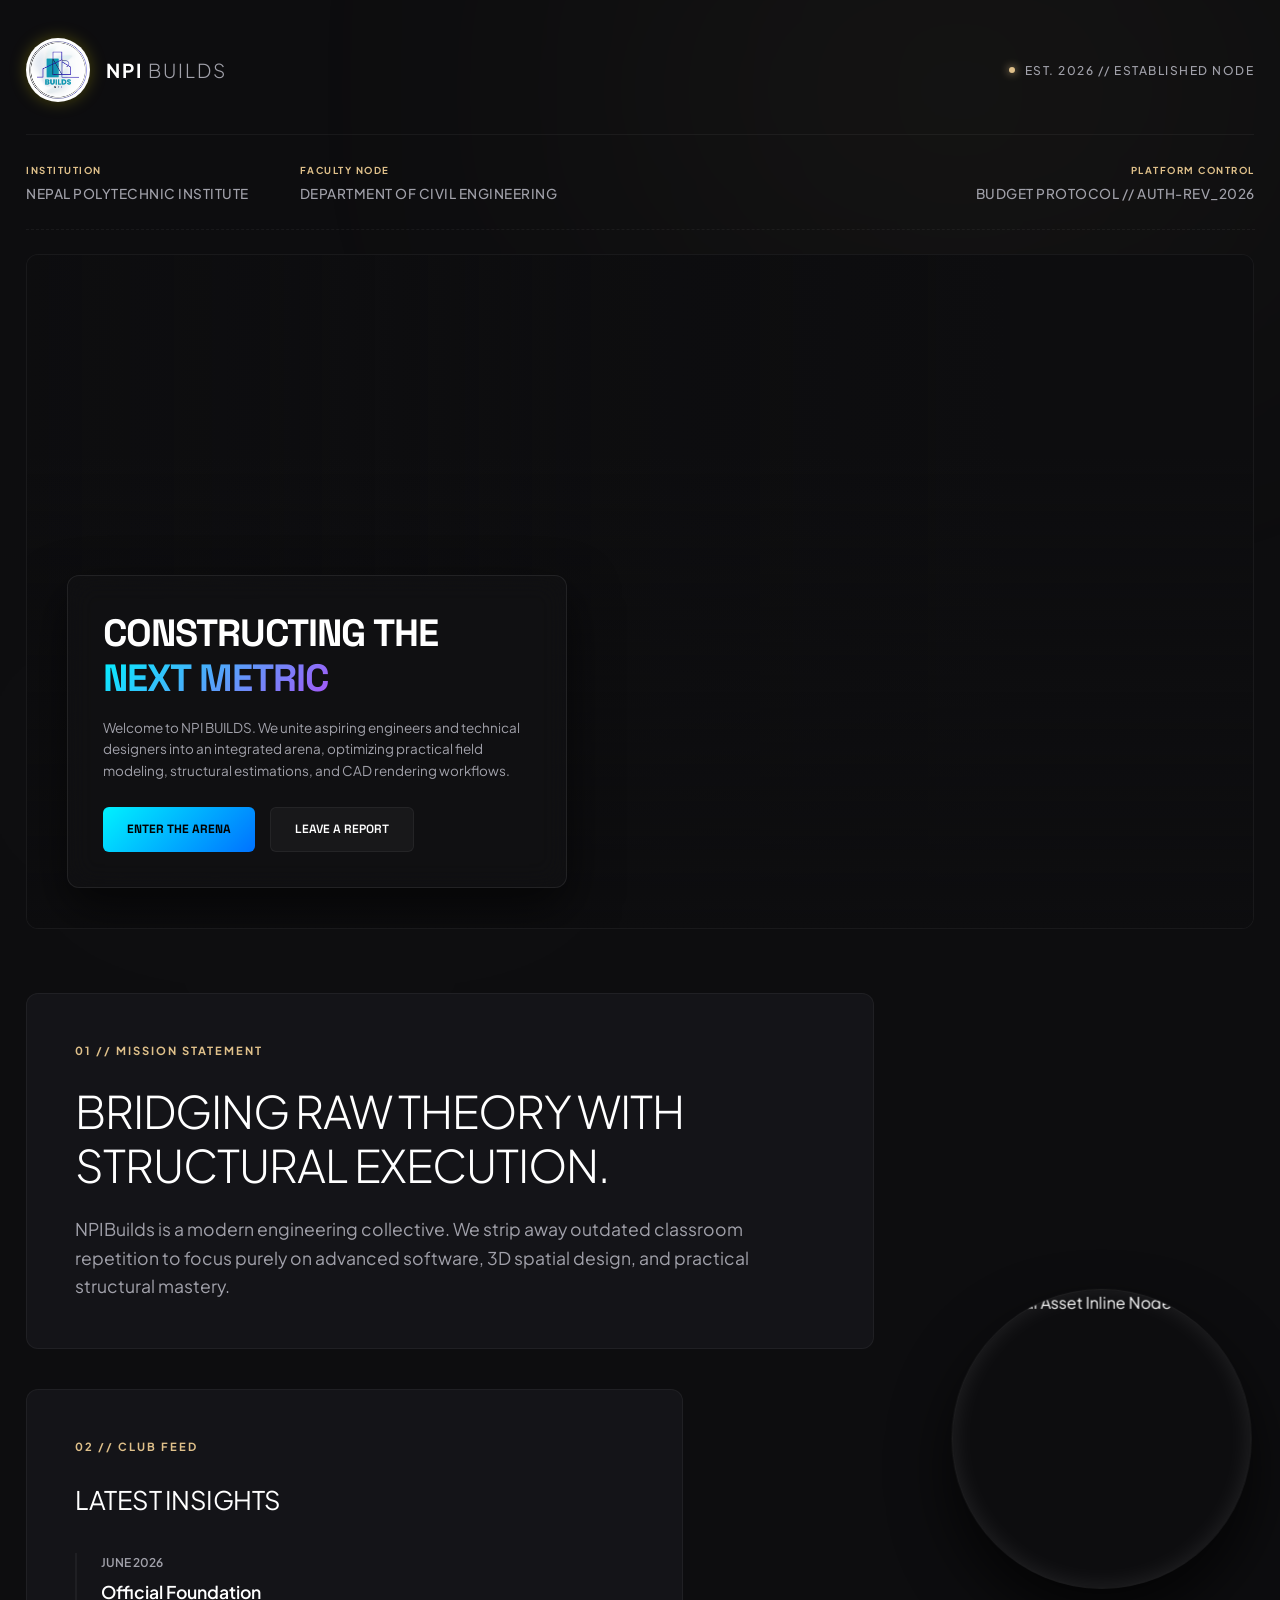
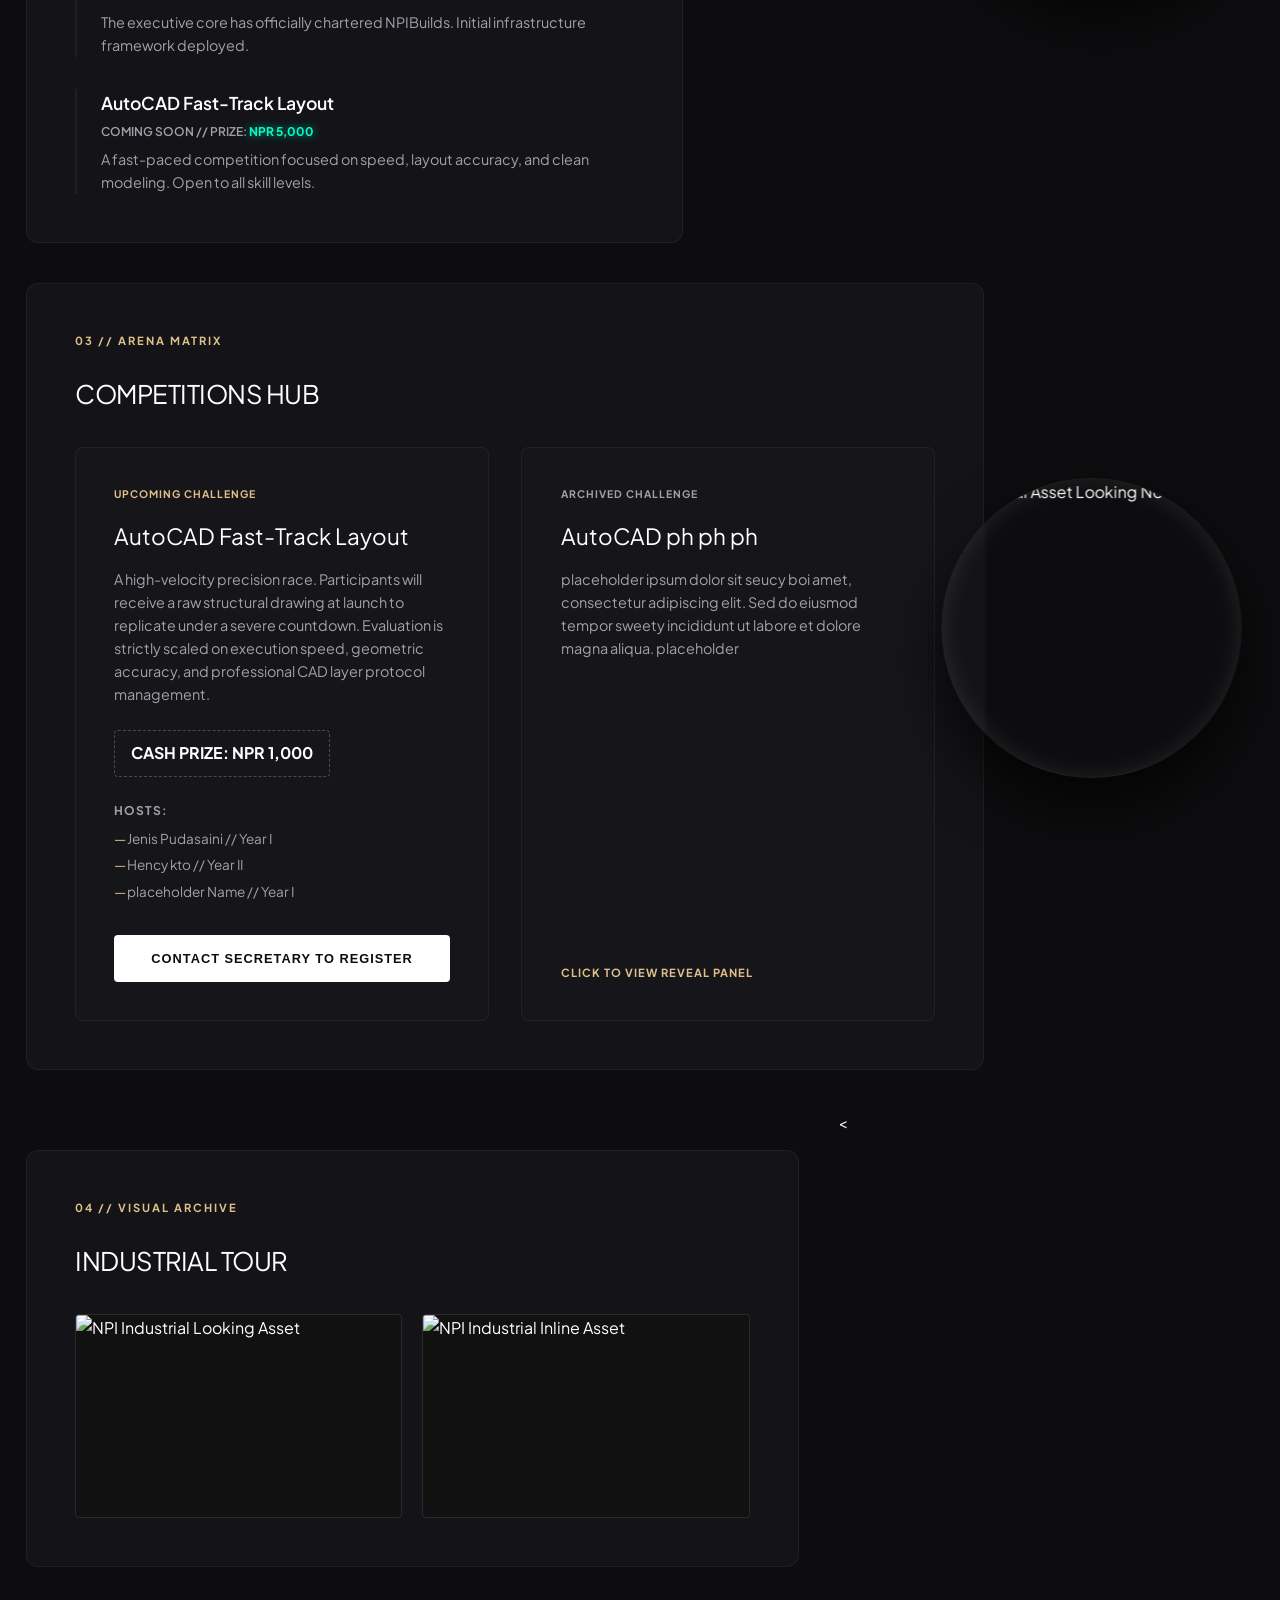
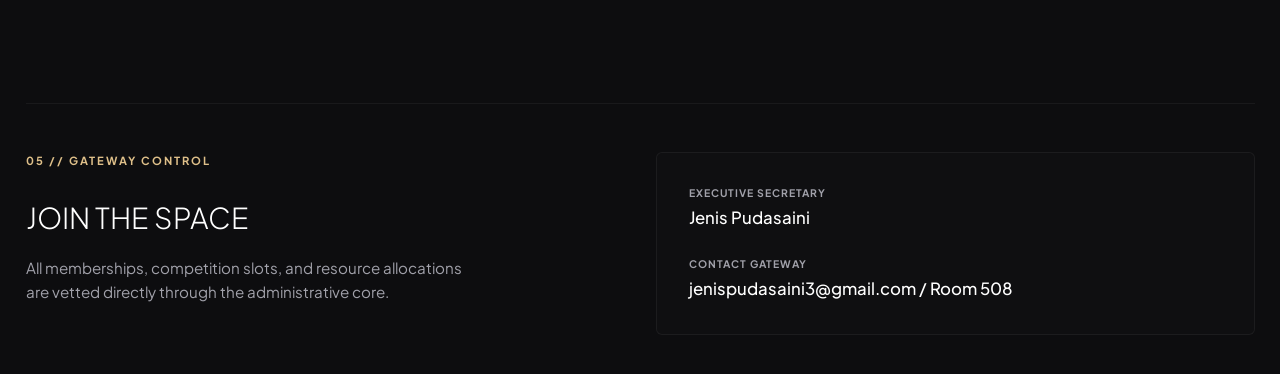
==== index.html @ c5ce9c22 "stupid bubbles don't look good" ====
<!DOCTYPE html>
<html lang="en">
<head>
    <meta charset="UTF-8">
    <meta name="viewport" content="width=device-width, initial-scale=1.0">
    <title>NPI BUILDS // Engineering Club</title>
    <link rel="stylesheet" href="CSS/style.css">
</head>
<body>

    <div class="ambient-light" id="light-top"></div>
    <div class="ambient-light" id="light-bottom"></div>

    <div class="wrapper">
        
        <header class="arch-header">
            <div class="brand-animate">
                <a href="#" class="brand-link">
                    <img src="./NPI college/Build.png" alt="NPI BUILD Logo" class="brand-logo"> 
                    <div class="brand">NPI <span class="thin">BUILDS</span></div>
                </a>
            </div>
            
            <nav class="status-indicator status-animate">
                <span class="pillar-dot"></span> EST. 2026 // ESTABLISHED NODE
            </nav>
        </header>

        <div class="institutional-axis reveal-on-scroll">
            <div class="inst-meta">
                <span class="meta-label">INSTITUTION</span>
                <span class="meta-val">
                    <a href="https://www.npi.edu.np/" target="_blank" rel="noopener noreferrer" class="inline-link">
                        NEPAL POLYTECHNIC INSTITUTE
                    </a>
                </span>
            </div>
            <div class="inst-meta">
                <span class="meta-label">FACULTY NODE</span>
                <span class="meta-val">DEPARTMENT OF CIVIL ENGINEERING</span>
            </div>
            <div class="inst-meta network-status">
                <span class="meta-label">PLATFORM CONTROL</span>
                <span class="meta-val">BUDGET PROTOCOL // AUTH-REV_2026</span>
            </div>
        </div>

        <section class="Mainhero-section">
            <div class="Mainhero-slider">
                <div class="Mainslide Mainslide-1"></div>
                <div class="Mainslide Mainslide-2"></div>
                <div class="Mainhero-overlay"></div>
            </div>
            
            <div class="Mainhero-container">
                <div class="Mainhero-glass-panel">
                    <h1>CONSTRUCTING THE <br><span class="Maingradient-text">NEXT METRIC</span></h1>
                    <p>Welcome to NPI BUILDS. We unite aspiring engineers and technical designers into an integrated arena, optimizing practical field modeling, structural estimations, and CAD rendering workflows.</p>
                    <div class="Mainhero-buttons">
                        <a href="#arena" class="Mainbtn-neon">ENTER THE ARENA</a>
                        <a href="contact/contact.html" class="Mainbtn-glass">LEAVE A REPORT</a>
                    </div>
                </div>
            </div>
        </section>
        
       <main class="space-grid">
    
    <section class="block hero-block reveal-on-scroll">
        <span class="block-tag">01 // MISSION STATEMENT</span>
        <h1>BRIDGING RAW THEORY WITH STRUCTURAL EXECUTION.</h1>
        <p class="description">
            NPIBuilds is a modern engineering collective. We strip away outdated classroom repetition to focus purely on advanced software, 3D spatial design, and practical structural mastery.
        </p>
    </section>

    <section class="block updates-block reveal-on-scroll">
        <span class="block-tag">02 // CLUB FEED</span>
        <h2>LATEST INSIGHTS</h2>
        <div class="feed-container">
            <div class="feed-item">
                <span class="feed-date">JUNE 2026</span>
                <h4>Official Foundation</h4>
                <p>The executive core has officially chartered NPIBuilds. Initial infrastructure framework deployed.</p>
            </div>
            <div class="feed-item">
                <h4>AutoCAD Fast-Track Layout</h4>
                <span class="feed-date">COMING SOON // PRIZE: <span class="neongreen-text">NPR 5,000</span></span> 
                <p>A fast-paced competition focused on speed, layout accuracy, and clean modeling. Open to all skill levels.</p>
            </div>
        </div>
    </section>
  
    <section class="block competitions-block reveal-on-scroll">
        <span class="block-tag">03 // ARENA MATRIX</span>
        <h2>COMPETITIONS HUB</h2>
        
        <div class="comp-grid">
            <div class="comp-card upcoming">
                <div class="card-status">UPCOMING CHALLENGE</div>
                <h3>AutoCAD Fast-Track Layout</h3>
                <p class="comp-details">A high-velocity precision race. Participants will receive a raw structural drawing at launch to replicate under a severe countdown. Evaluation is strictly scaled on execution speed, geometric accuracy, and professional CAD layer protocol management.</p>
                
                <div class="prize-tag">CASH PRIZE: NPR 1,000</div>
                
                <div class="participants-list">
                    <h5>HOSTS:</h5>
                    <ul>
                        <li>Jenis Pudasaini // Year I</li>
                        <li>Hency kto // Year II</li>
                        <li>placeholder Name // Year I</li>
                    </ul>
                </div>
            
                <a href="contact/contact.html" style="text-decoration: none; display: block; width: 100%;">
                    <button class="btn-action" style="width: 100%; cursor: pointer;">CONTACT SECRETARY TO REGISTER</button>
                </a>
            </div>

            <div class="comp-card past" onclick="toggleWinnerPanel(this)">
                <div class="card-status">ARCHIVED CHALLENGE</div>
                <h3>AutoCAD ph ph ph</h3>
                <p class="comp-details">placeholder ipsum dolor sit seucy boi amet, consectetur adipiscing elit. Sed do eiusmod tempor sweety incididunt ut labore et dolore magna aliqua. placeholder</p>
                
                <div class="click-prompt">CLICK TO VIEW REVEAL PANEL</div>
                
                <div class="winner-drawer">
                    <div class="drawer-divider"></div>
                    <div class="winner-profile">
                        <span class="winner-label">CHAMPION</span>
                        <h4>Jenis Pudasaini🎉 (Placeholder)</h4>
                        <p class="winner-meta">Completed in 42 Minutes // Zero Blueprint Overlaps</p>
                        <div class="prize-claimed">PRIZE CLAIMED: NPR 30,000</div>
                    </div>
                </div>
            </div>
        </div>
    </section>

    <section class="block gallery-block reveal-on-scroll">
        <span class="block-tag">04 // VISUAL ARCHIVE</span>
        <h2>INDUSTRIAL TOUR </h2>
        
        <div class="matrix-grid">
            <div class="matrix-item">
                <img src="./NPI college/NPIindustriallooking.jpg" alt="NPI Industrial Looking Asset" class="matrix-img">
                <div class="matrix-glass-overlay">
                    <div class="matrix-meta">
                        <span class="matrix-node">NODE // 01</span>
                        <p class="matrix-caption">Industrial Looking Perspective</p>
                    </div>
                </div>
            </div>

            <div class="matrix-item">
                <img src="./NPI college/NPIindustrialinline.jpg" alt="NPI Industrial Inline Asset" class="matrix-img">
                <div class="matrix-glass-overlay">
                    <div class="matrix-meta">
                        <span class="matrix-node">NODE // 02</span>
                        <p class="matrix-caption">Industrial Inline Perspective</p>
                    </div>
                </div>
            </div>
        </div>
    </section>

    <<div class="floating-bubbles-container">
        <div class="bubble-floating bubble-node-1" data-img="./NPI college/NPIindustrialinline.jpg" data-desc="[PLACEHOLDER] NPI Industrial Inline description line 1. <br> Inline description line 2.">
            <img src="./NPI college/NPIindustrialinline.jpg" alt="Industrial Asset Inline Node">
        </div>
        <div class="bubble-floating bubble-node-2" data-img="./NPI college/NPIindustriallooking.jpg" data-desc="[PLACEHOLDER] NPI Industrial Looking description line 1. <br> Looking description line 2.">
            <img src="./NPI college/NPIindustriallooking.jpg" alt="Industrial Asset Looking Node">
        </div>
    </div>

</main>

        <footer class="arch-footer reveal-on-scroll" id="contact">
            <div class="footer-divider"></div>
            <div class="footer-content">
                <div class="footer-left">
                    <span class="block-tag">05 // GATEWAY CONTROL</span>
                    <h3>JOIN THE SPACE</h3>
                    <p>All memberships, competition slots, and resource allocations are vetted directly through the administrative core.</p>
                </div>
                <div class="footer-right">
                    <div class="contact-node">
                        <span class="node-label">EXECUTIVE SECRETARY</span>
                        <p class="node-val">Jenis Pudasaini</p>
                        <span class="node-label">CONTACT GATEWAY</span>
                        <p class="node-val">jenispudasaini3@gmail.com / Room 508</p>
                    </div>
                </div>
            </div>
        </footer>
    </div>



    <script src="JS/script.js"></script>
</body>
</html>
---- CSS/style.css ----
@import url('https://fonts.googleapis.com/css2?family=Plus+Jakarta+Sans:wght=300;400;500;700&family=Space+Grotesk:wght=600;700&display=swap');

:root {
    --bg-stone: #0d0d0f;                             /* Core dark slate background canvas base */
    --panel-bg: #141418;                             /* Elevated surface color for grid content cards */
    --border-line: rgba(255, 255, 255, 0.05);        /* Subdued low-contrast modernist architectural line border */
    --text-pure: #ffffff;                            /* Pure white for primary headers and high-contrast nodes */
    --text-concrete: #a1a1aa;                        /* Mid-tone gray for readable secondary prose */
    --warm-glow: rgba(223, 192, 138, 0.06);          /* Low-intensity elegant amber light leak value */
    --accent-amber: #dfc08a;                         /* Sophisticated premium light gold accent color */
    --curve-minimal: 12px;                           /* Sharp geometric sharp modernist structural border radius */
    --transition-slow: all 0.6s cubic-bezier(0.25, 1, 0.5, 1); /* Smooth fluid ease-out animation timing vector */
}

/* Master Reset Engine */
* {
    margin: 0;
    padding: 0;
    box-sizing: border-box;                          /* Assures padding offsets do not explode layout sizing math */
}

html {
    scroll-behavior: smooth;                         /* Enables clean scrolling animations on element anchors */
}

body {
    background-color: var(--bg-stone);
    color: var(--text-pure);
    font-family: 'Plus Jakarta Sans', sans-serif;
    overflow-x: hidden;                              /* Rigorous prevention of horizontal layout bursting */
    line-height: 1.6;
}

/* Luxury Architectural Embedded Lighting Shadows */
.ambient-light {
    position: absolute;
    width: 60vw;
    height: 40vh;
    border-radius: 50%;
    filter: blur(160px);                             /* Spreads the background color values smoothly across dark rows */
    pointer-events: none;                            /* Prevents accidental interception of click/tap controls */
    z-index: -1;
}

#light-top {
    top: -10%;
    right: -5%;
    background: var(--warm-glow);
}

#light-bottom {
    bottom: -5%;
    left: -5%;
    background: rgba(255, 255, 255, 0.02);
}

/* Master Structural Grid Wrapping (Expanded for Ultra-Wide Frame) */
.wrapper {
    width: 100%;
    max-width: 1500px;                              /* Expanded headroom framework requested for high-res layout symmetry */
    margin: 0 auto;                                 /* Centers the content frame perfectly on wide layouts */
    padding: clamp(1.5rem, 3vw, 2.435rem) clamp(1rem, 2vw, 2rem); /* Fluid responsive breathing margins */
}

/* Structural Header Axis */
.arch-header {
    display: flex;
    justify-content: space-between;
    align-items: center;
    border-bottom: 1px solid var(--border-line);
    padding-bottom: 2rem;
    margin-bottom: 1.52rem;
    gap: 2rem;                                      /* Buffer gap prevents elements from overlapping when zoomed */
}

/* Wrapper to keep logo and text aligned inline */
.brand-link {
    display: flex;
    align-items: center;
    gap: 1rem;                                      /* Clean spatial gap between logo graphic and text labels */
    text-decoration: none;
    color: inherit;
    flex-shrink: 0;                                 /* Structural safety anchor to prevent layout squishing */
}

/* Precise sizing matrix for your geometric logo */
.brand-logo {
    height: 64px;                                   /* Fixed technical footprint heights */
    width: 64px;
    object-fit: contain;
    border-radius: 50%;                              /* Compels square assets into an elegant circular profile */
    background: transparent;
    filter: drop-shadow(0 0 8px rgba(255, 238, 0, 0.252)); 
    transition: var(--transition-slow);
    flex-shrink: 0;                                 /* Rigid protection to ensure logo dimension matches type */
}

/* Interactive subtle glow amplification when user hovers over the brand node */
.brand-link:hover .brand-logo {
    transform: rotate(5deg) scale(1.05);            /* Dynamic micro-rotation spatial feedback */
    filter: drop-shadow(0 0 15px rgba(0, 255, 204, 0.5));
}

.brand {
    font-size: clamp(1.1rem, 1.5vw, 1.4rem);        /* Fluidly scales header text based on screen real estate */
    font-weight: 700;
    letter-spacing: 2px;
}

.brand .thin {
    font-weight: 300;
    color: var(--text-concrete);
}

.status-indicator {
    font-size: 0.75rem;
    font-weight: 500;
    letter-spacing: 1.5px;
    color: var(--text-concrete);
    animation: slideFromRight 1s cubic-bezier(0.25, 1, 0.5, 1) forwards;
    display: flex;
    align-items: center;
    gap: 0.6rem;
    flex-shrink: 0;                                 /* Keeps structural telemetry intact across displays */
}

.pillar-dot {
    width: 6px;
    height: 6px;
    background: var(--accent-amber);
    border-radius: 50%;
    box-shadow: 0 0 8px var(--accent-amber);
    flex-shrink: 0;
}

/* Structural Content Blocks Layout (Aligned perfectly flush with 1500px boundaries) */
.space-grid {
    position: relative;
    display: grid;
    grid-template-columns: 1.3fr 0.7fr;            /* Explicit dual column layout ratio split */
    gap: clamp(1.5rem, 4vw, 2.5rem);  
    margin: 0 auto;                                 /* Zeroes out centered offset shifts */
}

/* =========================================================================
   STYLE SPECIFICATION: CONTAINED HIGH-PRECISION HERO BANNER
   ========================================================================= */
.Mainhero-section {
    position: relative;
    height: 75vh;                                   /* Fixed container space ratio */
    min-height: 550px;                              /* Technical baseline bounds height limits */
    width: 100%;   
    margin: 0 auto; 
    margin-bottom: 4rem; 
    border-radius: var(--curve-minimal); 
    display: flex;
    overflow: hidden;                               /* Conceals expanding background scale animations safely */
    background-color: var(--bg-stone);             /* Serves as the bedrock underlay for the extruded vignette edge */
    border: 1px solid var(--border-line);
}

.Mainhero-slider {
    position: absolute;
    top: 0;
    left: 0;
    width: 100%;
    height: 100%;
    z-index: 1;                                     /* Base rendering tier layer */
}

.Mainslide {
    position: absolute;
    top: 0px;
    left: 0;
    width: 100%;
    height: 100%;
    background-size: cover;
    background-position: center center; 
    opacity: 0;
    transform: scale(1.023);
    animation-name: MainsliderFade;
    animation-duration: 12s;
    animation-iteration-count: infinite;
    animation-timing-function: ease-in-out;
}

.Mainslide-1 {
    background-image: url('../NPI college/Whole grp likely banner uneditted.jpg');
    background-position: center 105%;              /* Focal vertical height displacement node alignment */
    animation-delay: 0s;
}

.Mainslide-2 {
    background-image: url('../NPI college/small exicted group photo uneditted possible banner.jpg');
    background-position: center 78%;               /* Focal vertical height displacement node alignment */
    animation-delay: 6s;
}

/* High-Precision Cinematic Vignette Mask Engine (Extruded Distribution Setup) */
.Mainhero-overlay {
    position: absolute;
    inset: 0;                                       /* Spans edge-to-edge seamlessly over full canvas block */
    background: 
        /* Bottom-to-top ground mask: Pulled up higher to clear display panels cleanly */
        linear-gradient(to top, rgba(13, 13, 15, 1) 0%, rgba(13, 13, 15, 0.5) 35%, rgba(13, 13, 15, 0) 70%),
        /* Left-to-right edge side mask: Opacity dialed back slightly to reveal more image on the far left */
        linear-gradient(to right, rgba(13, 13, 15, 0.85) 0%, rgba(13, 13, 15, 0.65) 20%, rgba(13, 13, 15, 0.2) 45%, rgba(13, 13, 15, 0) 80%),
        /* Right-to-left safety mask: Ensures the far edge blends back into the dark layout context */
        linear-gradient(to left, rgba(13, 13, 15, 0.8) 0%, rgba(13, 13, 15, 0) 30%);
    z-index: 2;                                     
}

.Mainhero-container {
    width: 100%;
    height: 100%;                                   
    max-width: 100%;                                /* Spans true full-bleed container width to lock background color mask */
    padding: clamp(1.5rem, 4vw, 2.5rem);            /* Inward layout edge buffer grid padding */
    position: relative;
    z-index: 3;                                     /* Tops visual layer stacks to stay interactable */
    display: flex;
    align-items: flex-end;                          /* Forces text layout container down to base row */
    justify-content: flex-start; 
}

.Mainhero-glass-panel {
    background: rgba(20, 20, 24, 0.45); 
    border: 1px solid rgba(255, 255, 255, 0.08); 
    backdrop-filter: blur(14px);
    -webkit-backdrop-filter: blur(14px);
    width: 100%;
    max-width: 500px;                               /* Enforces static layout balance metrics on expansive monitors */
    padding: clamp(20px, 4vw, 35px);                /* Adapts padding layout safely inside the glass panel */
    border-radius: var(--curve-minimal); 
    box-shadow: 0 20px 50px rgba(0, 0, 0, 0.6);
    margin-left: 0;      
    margin-top: 0;      
    flex-shrink: 0;                                 /* Locks horizontal width properties against crushing forces */
}

.Mainhero-glass-panel h1 {
    font-family: 'Space Grotesk', sans-serif;
    font-size: clamp(24px, 4vw, 38px);              /* Fluid scaling calculation engine for main hero headings */
    font-weight: 700;
    line-height: 1.2;
    margin-bottom: 15px;
    color: var(--text-pure);
}

.Maingradient-text {
    background: linear-gradient(135deg, #00f2fe, #a855f7);
    -webkit-background-clip: text;
    -webkit-text-fill-color: transparent;
}

.Mainhero-glass-panel p {
    font-size: clamp(12px, 1.2vw, 13.5px);          /* Fluid micro text management */
    color: var(--text-concrete); 
    line-height: 1.6;
    margin-bottom: 25px;
    font-family: 'Plus Jakarta Sans', sans-serif; 
}

.Mainhero-buttons {
    display: flex;
    gap: 15px;
    flex-wrap: wrap;                                /* Wraps text navigation actions if screen scales collapse */
}

.Mainbtn-neon {
    background: linear-gradient(135deg, #00f2fe, #0072ff);
    color: #000000;
    text-decoration: none;
    font-family: 'Space Grotesk', sans-serif;
    font-size: 12px;
    font-weight: 700;
    padding: 12px 24px;
    border-radius: 6px;
    transition: box-shadow 0.2s ease;
    display: inline-flex;
    align-items: center;
    justify-content: center;
    flex-shrink: 0;                                 /* Denies compression deformation on zoom layers */
}
.Mainbtn-neon:hover { box-shadow: 0 0 20px rgba(0, 242, 254, 0.5); }

.Mainbtn-glass {
    background: rgba(255, 255, 255, 0.04);
    border: 1px solid var(--border-line);
    color: var(--text-pure);
    text-decoration: none;
    font-family: 'Space Grotesk', sans-serif;
    font-size: 12px;
    font-weight: 600;
    padding: 12px 24px;
    border-radius: 6px;
    transition: background 0.2s ease;
    display: inline-flex;
    align-items: center;
    justify-content: center;
    flex-shrink: 0;                                 /* Denies compression deformation on zoom layers */
}
.Mainbtn-glass:hover { background: rgba(255, 255, 255, 0.1); }

.Maintech-indicator {
    display: none !important; 
}

/* ==========================================================================
   INSTITUTIONAL BRANDING AXIS & BLOCKS
   ========================================================================== */
.institutional-axis {
    grid-column: 1 / -1;       
    display: flex;
    justify-content: flex-start;
    gap: clamp(1.5rem, 4vw, 4rem); 
    border-bottom: 1px dashed var(--border-line);
    padding: 1rem 0 1.5rem 0;
    margin-top: -0.8rem;         
    margin-bottom: 1.5rem;
    flex-wrap: wrap;                                /* Forces wrapping array layout to prevent data overflows */
}

.inst-meta {
    display: flex;
    flex-direction: column;
    gap: 0.3rem;
}

.inst-meta .meta-label {
    font-size: 0.6rem;
    font-weight: 700;
    letter-spacing: 1.5px;
    color: var(--accent-amber); 
}

.inst-meta .meta-val {
    font-size: 0.85rem;
    font-weight: 500;
    letter-spacing: 0.5px;
    color: var(--text-concrete);
}

.inline-link {
    color: inherit;            
    text-decoration: none;     
    display: inline-block;
    position: relative;
    transition: color 0.3s ease;
}

.inline-link:hover {
    color: var(--accent-amber);
}

.inline-link::after {
    content: '';
    position: absolute;
    width: 100%;
    transform: scaleX(0);
    height: 1px;
    bottom: -2px;
    left: 0;
    background-color: var(--accent-amber);
    transform-origin: bottom right;
    transition: transform 0.3s cubic-bezier(0.25, 1, 0.5, 1);
}

.inline-link:hover::after {
    transform: scaleX(1);
    transform-origin: bottom left;
}

.network-status {
    margin-left: auto;
    text-align: right;
}

.block {
    background: var(--panel-bg);
    border: 1px solid var(--border-line);
    border-radius: var(--curve-minimal);
    padding: clamp(1.5rem, 4vw, 3rem);              /* Fluid internal content padding strategy */
    transition: var(--transition-slow);
    width: 85%;                                    /* Extends component bounding lines fully to grid borders */
}

.block.is-visible:hover,
.block:hover {
    transform: translateY(-4px) scale(1.01) !important; /* Managed dimensional safety boundary scale multiplier */
    border-color: rgba(223, 192, 138, 0.2);
    box-shadow: 0 15px 35px rgba(0, 0, 0, 0.4);
}

.block-tag {
    display: block;
    font-size: 0.7rem;
    font-weight: 700;
    letter-spacing: 2px;
    color: var(--accent-amber);
    margin-bottom: 1.5rem;
}

.hero-block {
    grid-column: 1 / -1;
    width : 69%;                                    /* Stretches full width to align with background mask edges */
}

h1 {
    font-size: clamp(1.8rem, 4vw, 2.8rem);          /* Main architecture font size tracking engine */
    font-weight: 300;
    line-height: 1.2;
    letter-spacing: -1px;
    margin-bottom: 1.5rem;
    max-width: 900px;                               /* Limits structural type deformation on 1500px rows */
}

.description {
    color: var(--text-concrete);
    font-size: clamp(0.95rem, 1.5vw, 1.1rem);       /* Fluid secondary narrative prose text dimensions */
    max-width: 750px;                               /* Structural limit prevents text layout lines from shifting overlong */
}

h2 {
    font-size: clamp(1.3rem, 2.5vw, 1.6rem);        /* Secondary structural block heading sizing tracker */
    font-weight: 400;
    letter-spacing: -0.5px;
    margin-bottom: 2rem;
}

/* Feed Module Configuration */
.feed-container {
    display: flex;
    flex-direction: column;
    gap: 2rem;
}

.feed-item {
    border-left: 2px solid var(--border-line);
    padding-left: 1.5rem;
    transition: var(--transition-slow);
}

.feed-item:hover {
    border-left-color: var(--accent-amber);
}

.feed-date {
    display: block;
    font-size: 0.75rem;
    font-weight: 600;
    color: var(--text-concrete);
    margin-bottom: 0.4rem;
}

.feed-item h4 {
    font-size: 1.1rem;
    font-weight: 600;
    margin-bottom: 0.3rem;
}

.feed-item p {
    color: var(--text-concrete);
    font-size: 0.9rem;
    max-width: 750px;                               /* Local typography constraint anchor for feed content */
}

/* Competitions Block Elements */
.competitions-block {
    grid-column: 1 / -1;
    width: 78%;                                     /* Full row width to align with background mask edges */
}

.neongreen-text {
    color: #00ffcc; 
    font-weight: 700;
    text-shadow: 0 0 8px rgba(0, 255, 204, 0.6), 
                 0 0 20px rgba(0, 255, 204, 0.2);
}

.comp-grid {
    display: grid;
    grid-template-columns: 1fr 1fr;                 /* Preserved crisp explicit two-column grid division ratio */
    gap: 2rem;
    width: 100%;
}

.comp-card {
    background: rgba(255, 255, 255, 0.01);
    border: 1px solid var(--border-line);
    border-radius: 8px;
    padding: clamp(1.5rem, 3vw, 2.5rem);            /* Scales inside space matrix cleanly across view ports */
    display: flex;
    flex-direction: column;
    transition: var(--transition-slow);
}

.comp-card:hover {
    transform: translateY(-4px) scale(1.01);        /* Preserves card scaling ratios inside structural walls */
    border-color: rgba(255, 255, 255, 0.15);
    box-shadow: 0 12px 30px rgba(0, 0, 0, 0.3);
}

.card-status {
    font-size: 0.65rem;
    font-weight: 700;
    letter-spacing: 1px;
    margin-bottom: 1rem;
    color: var(--text-concrete);
}

.upcoming .card-status {
    color: var(--accent-amber);
}

.comp-card h3 {
    font-size: 1.4rem;
    font-weight: 400;
    margin-bottom: 0.8rem;
}

.comp-details {
    color: var(--text-concrete);
    font-size: 0.9rem;
    margin-bottom: 1.5rem;
    flex-grow: 1;
    max-width: 650px;                               /* Prevents layout lines stretching over wide cards */
}

.prize-tag {
    font-size: 1rem;
    font-weight: 700;
    color: #fff;
    border: 1px dashed rgba(223, 192, 138, 0.3);
    padding: 0.6rem 1rem;
    border-radius: 4px;
    display: inline-block;
    align-self: flex-start;
    margin-bottom: 1.5rem;
}

.participants-list h5 {
    font-size: 0.75rem;
    letter-spacing: 1px;
    color: var(--text-concrete);
    margin-bottom: 0.5rem;
}

.participants-list ul {
    list-style: none;
    font-size: 0.85rem;
    color: var(--text-concrete);
    margin-bottom: 2rem;
}

.participants-list li {
    margin-bottom: 0.3rem;
    padding-left: 0.8rem;
    position: relative;
}

.participants-list li::before {
    content: "—";
    position: absolute;
    left: 0;
    color: var(--accent-amber);
}

.btn-action {
    background: var(--text-pure);
    color: var(--bg-stone);
    text-decoration: none;
    text-align: center;
    padding: 1rem;
    font-size: 0.8rem;
    font-weight: 700;
    letter-spacing: 1px;
    border-radius: 4px;
    border: none;
    transition: var(--transition-slow);
}

.btn-action:hover {
    background: var(--accent-amber);
    transform: translateY(-4px) scale(1.03);
    box-shadow: 0 10px 20px rgba(0,0,0,0.4);
}

/* Past Archive Hidden Drawer Controls */
.past {
    cursor: pointer;
}

.past:hover {
    background: rgba(255, 255, 255, 0.02);
    border-color: rgba(255,255,255,0.15);
}

.click-prompt {
    font-size: 0.7rem;
    font-weight: 700;
    letter-spacing: 1px;
    color: var(--accent-amber);
    margin-top: auto;
}

.winner-drawer {
    max-height: 0;
    overflow: hidden;
    transition: var(--transition-slow);
    opacity: 0;
}

.past.active .winner-drawer {
    max-height: 300px;
    opacity: 1;
    margin-top: 1.5rem;
}

.drawer-divider {
    height: 1px;
    background: var(--border-line);
    margin-bottom: 1.5rem;
}

.winner-label {
    display: inline-block;
    font-size: 0.6rem;
    background: rgba(255,255,255,0.05);
    padding: 0.2rem 0.5rem;
    border-radius: 3px;
    color: var(--accent-amber);
    font-weight: 700;
    margin-bottom: 0.5rem;
}

.winner-meta {
    font-size: 0.85rem;
    color: var(--text-concrete);
    margin-bottom: 0.5rem;
}

.prize-claimed {
    font-size: 0.85rem;
    font-weight: 700;
    color: #fff;
}

/* Media Matrix Layout Rules (Unified with main wrapper grid limits) */
.gallery-block {
    margin-top: 40px;
    width: 100%;                                    /* Extends full canvas space width layout */
    margin-left: auto;
    margin-right: auto;
}

.matrix-grid {
    display: grid;
    grid-template-columns: repeat(auto-fit, minmax(min(100%, 280px), 1fr)); /* Fluid column layout generator core */
    gap: 20px;
    margin-top: 20px;
}

.matrix-item {
    position: relative;
    overflow: hidden;
    border: 1px solid rgba(255, 255, 255, 0.1);
    border-radius: 4px;
    aspect-ratio: 16 / 10;
    background: #111;
}

.matrix-img {
    width: 100%;
    height: 100%;
    object-fit: cover;
    filter: grayscale(30%) contrast(110%);
    transition: transform 0.4s cubic-bezier(0.25, 1, 0.5, 1);
}

/* Glassy Hover Mask Architecture */
.matrix-glass-overlay {
    position: absolute;
    inset: 0;
    background: rgba(10, 10, 10, 0.4);
    backdrop-filter: blur(0px);
    -webkit-backdrop-filter: blur(0px);
    transition: all 0.3s ease;
    display: flex;
    align-items: flex-end;
    padding: 20px;
    opacity: 0;
}

.matrix-item:hover .matrix-glass-overlay {
    opacity: 1;
    backdrop-filter: blur(8px);
    -webkit-backdrop-filter: blur(8px);
    background: rgba(22, 22, 22, 0.45);
    border: 1px solid rgba(255, 255, 255, 0.15);
}

.matrix-item:hover .matrix-img {
    transform: scale(1.03);
}

.matrix-meta {
    transform: translateY(10px);
    transition: transform 0.3s ease;
}

.matrix-item:hover .matrix-meta {
    transform: translateY(0);
}

.matrix-node {
    display: block;
    font-size: 0.75rem;
    color: #dfa530; /* Golden accent structural typography token */
    font-weight: 700;
    letter-spacing: 1px;
}

.matrix-caption {
    font-size: 0.95rem;
    color: #ffffff;
    font-weight: 500;
}

/* =========================================================================
   HIGH-PERFORMANCE FLOATING GLASS BUBBLES EXTRA MATRIX SETUP
   ========================================================================= */
.floating-bubbles-container {
    grid-column: 2;
    grid-row: 1 / span 4;
    position: absolute;
    top: 0;
    right: 0;
    width: 100%;
    height: 100%;
    pointer-events: none;
    z-index: 10;
}

/* Increased clamp values for larger bubbles and added cursor pointer */
.bubble-floating {
    position: absolute;
    width: clamp(180px, 24vw, 300px); 
    height: clamp(180px, 24vw, 300px);
    border-radius: 50%;
    overflow: hidden;
    border: 1px solid rgba(255, 255, 255, 0.08);
    box-shadow: 0 30px 60px rgba(0, 0, 0, 0.7), 
                inset 0 0 25px rgba(255, 255, 255, 0.1);
    pointer-events: auto;
    will-change: transform;
    backdrop-filter: blur(2px);
    -webkit-backdrop-filter: blur(2px);
    transition: border-color 0.4s ease, box-shadow 0.4s ease;
    cursor: pointer;
}

.bubble-floating:hover {
    border-color: var(--accent-amber);
    box-shadow: 0 40px 80px rgba(223, 192, 138, 0.2), 
                inset 0 0 30px rgba(223, 192, 138, 0.15);
}

.bubble-floating img {
    width: 100%;
    height: 100%;
    object-fit: cover;
    filter: grayscale(15%) contrast(105%);
    transition: transform 0.6s cubic-bezier(0.25, 1, 0.5, 1);
}

.bubble-floating:hover img {
    transform: scale(1.06);
}

/* Anchor baselines down the right column field */
.bubble-node-1 {
    top: 12%;
    right: 5%;
}

.bubble-node-2 {
    top: 52%;
    right: 12%;
}

/* Glassmorphism Popup Engine Overlay */
#glassy-popup-overlay {
    position: fixed;
    top: 0; 
    left: 0; 
    width: 100vw; 
    height: 100vh;
    background: rgba(0, 0, 0, 0.5);
    backdrop-filter: blur(12px);
    -webkit-backdrop-filter: blur(12px);
    display: flex;
    justify-content: center;
    align-items: center;
    z-index: 9999;
    opacity: 0;
    animation: fadeIn 0.3s forwards;
}

/* Modal Architecture */
.glassy-popup-modal {
    background: rgba(20, 20, 25, 0.45);
    border: 1px solid rgba(255, 255, 255, 0.15);
    box-shadow: 0 8px 32px 0 rgba(0, 0, 0, 0.4);
    border-radius: 12px;
    padding: 20px;
    max-width: 400px;
    width: 90%;
    text-align: center;
    position: relative;
    color: #e0e0e0;
    font-family: system-ui, -apple-system, sans-serif;
}

.glassy-popup-img {
    max-width: 100%;
    height: auto;
    border-radius: 8px;
    margin-bottom: 15px;
    border: 1px solid rgba(255, 255, 255, 0.1);
    box-shadow: inset 0 0 10px rgba(0,0,0,0.5);
}

.glassy-popup-desc {
    font-size: 15px;
    line-height: 1.4;
    text-shadow: 0 1px 2px rgba(0,0,0,0.8);
    display: -webkit-box;
    -webkit-line-clamp: 2;
    -webkit-box-orient: vertical;
    overflow: hidden;
}

.glassy-close-btn {
    position: absolute;
    top: -15px;
    right: -15px;
    background: rgba(255, 255, 255, 0.1);
    border: 1px solid rgba(255, 255, 255, 0.25);
    color: white;
    border-radius: 50%;
    width: 32px;
    height: 32px;
    cursor: pointer;
    font-size: 20px;
    line-height: 1;
    backdrop-filter: blur(4px);
    transition: all 0.2s ease;
}

.glassy-close-btn:hover {
    background: rgba(255, 255, 255, 0.3);
    transform: scale(1.1);
}

@keyframes fadeIn {
    to { opacity: 1; }
}




/* Footer Grid Base Anchor (Unified with main structural wrapper bounds) */
.arch-footer {
    margin-top: clamp(3rem, 10vw, 6rem);             /* Fluid separation values for footer area */
    width: 100%;                                    /* Extends full width to capture geometric rows layout grid */
    margin-left: auto;
    margin-right: auto;
}

.footer-divider {
    height: 1px;
    background: var(--border-line);
    margin-bottom: clamp(1.5rem, 5vw, 3rem);
}

.footer-content {
    display: grid;
    grid-template-columns: 1fr 1fr;                 /* Preserves baseline footer layout columns symmetry */
    gap: 2rem;
}

.footer-left h3 {
    font-size: clamp(1.4rem, 3vw, 1.8rem);
    font-weight: 300;
    margin-bottom: 1rem;
}

.footer-left p {
    color: var(--text-concrete);
    font-size: 0.95rem;
    max-width: 450px;
}

.contact-node {
    background: rgba(255,255,255,0.01);
    border: 1px solid var(--border-line);
    padding: 2rem;
    border-radius: 6px;
}

.node-label {
    display: block;
    font-size: 0.65rem;
    font-weight: 700;
    letter-spacing: 1px;
    color: var(--text-concrete);
    margin-bottom: 0.2rem;
}

.node-label:not(:first-child) {
    margin-top: 1.5rem;
}

.node-val {
    font-size: 1.05rem;
    font-weight: 500;
}

/* =========================================================================
   RESPONSIVE LAYOUT MATRIX PATHS (MEDIA QUERIES)
   ========================================================================= */
@media (max-width: 900px) {
    .space-grid {
        grid-template-columns: 1fr;                  /* Breaks main content layouts into single rows on smaller profiles */
    }
    .floating-bubbles-container {
        display: none !important;                    /* Safely strips floating items outside small UI boundaries */
    }
}

@media (max-width: 768px) {
    .arch-header {
        flex-direction: column;
        align-items: flex-start;
        gap: 1.5rem;
        padding-bottom: 1.5rem;
        margin-bottom: 2rem;
    }

    .status-indicator {
        align-self: flex-start; 
    }

    .institutional-axis {
        flex-direction: column;
        gap: 1.5rem;
        padding-bottom: 2rem;
    }

    .network-status {
        margin-left: 0;
        text-align: left;
    }

    .Mainhero-section {
        height: auto;
        min-height: auto;
        border-radius: 0; 
        padding: 3rem 0;
        margin-bottom: 2rem;
    }

    .Mainhero-container {
        padding: 0 1.5rem;
    }

    .Mainhero-glass-panel {
        max-width: 100%;
        background: rgba(20, 20, 24, 0.85);          /* Elevates opacity levels when overlay masks thin out on mobile targets */
    }
    
    .comp-grid {
        grid-template-columns: 1fr;                  /* Breaks tournament modules into singular columns */
    }

    .hero-block, 
    .block {
        margin-top: 0; 
        position: relative;
        z-index: 4;
    }

    .footer-content {
        grid-template-columns: 1fr;                  /* Drops footer info links setup to stacked rows */
    }
}

@media (max-width: 640px) {
    .Mainhero-buttons { 
        flex-direction: column; 
        gap: 10px; 
    }
    .Mainbtn-neon, .Mainbtn-glass {
        width: 100%;                                 /* Scales interactive actions full width for touch accuracy */
    }
}

/* ==========================================================================
   ANIMATION ENGINE UTILITIES
   ========================================================================== */
.reveal-on-scroll {
    opacity: 0;
    transform: translateY(30px);
    transition: opacity 0.8s cubic-bezier(0.25, 1, 0.5, 1), 
                transform 0.8s cubic-bezier(0.25, 1, 0.5, 1);
    will-change: opacity, transform;
}

.reveal-on-scroll.is-visible {
    opacity: 1;
    transform: translateY(0);
}

.brand-animate {
    opacity: 0; 
    animation: slideFromLeft 1.2s cubic-bezier(0.25, 1, 0.5, 1) forwards;
}

.status-animate {
    opacity: 0;
    animation: slideFromRight 1.2s cubic-bezier(0.25, 1, 0.5, 1) forwards;
}

@keyframes MainsliderFade {
    0%, 100% { opacity: 0; transform: scale(1.023); }
    8%, 42%  { opacity: 0.65; transform: scale(1); }
    50%      { opacity: 0; transform: scale(1.023); }
}

@keyframes slideFromLeft {
    0% { opacity: 0; transform: translateX(-50px); }
    100% { opacity: 1; transform: translateX(0); }
}

@keyframes slideFromRight {
    0% { opacity: 0; transform: translateX(50px); }
    100% { opacity: 1; transform: translateX(0); }
}
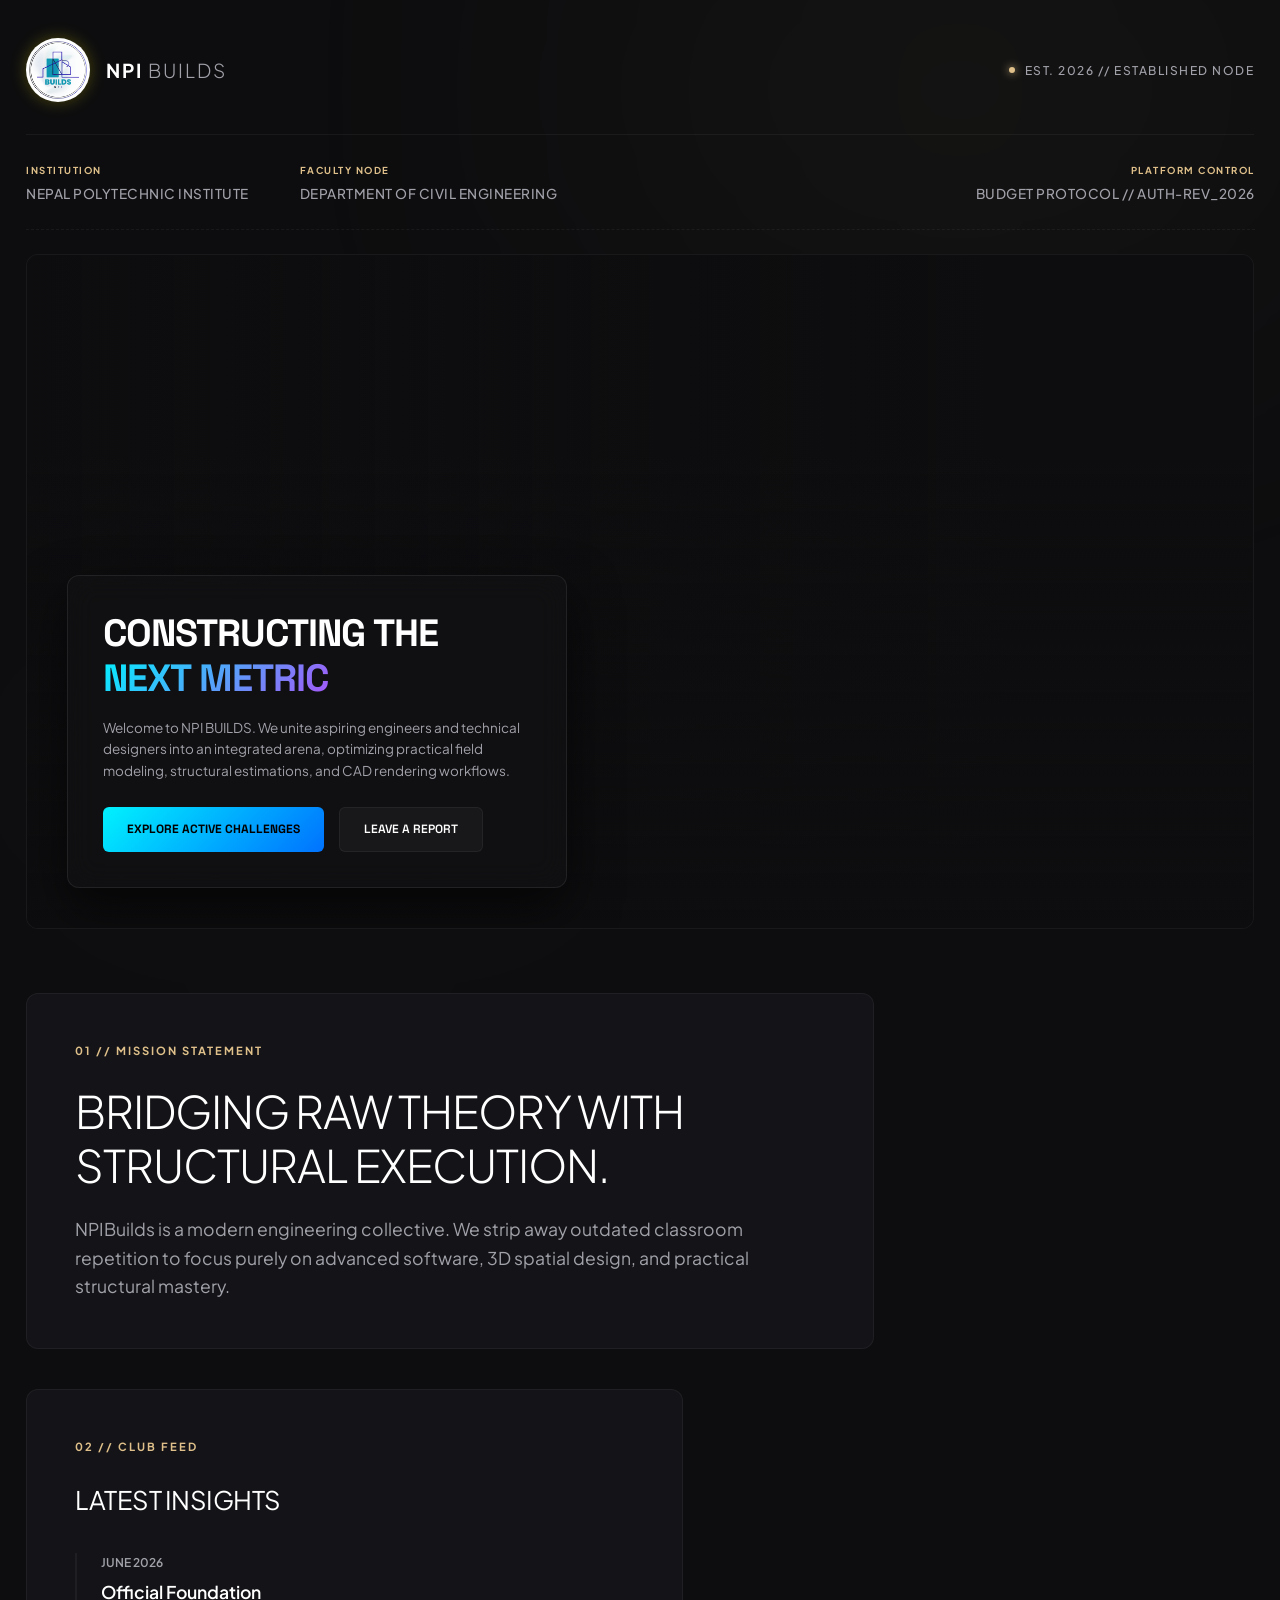
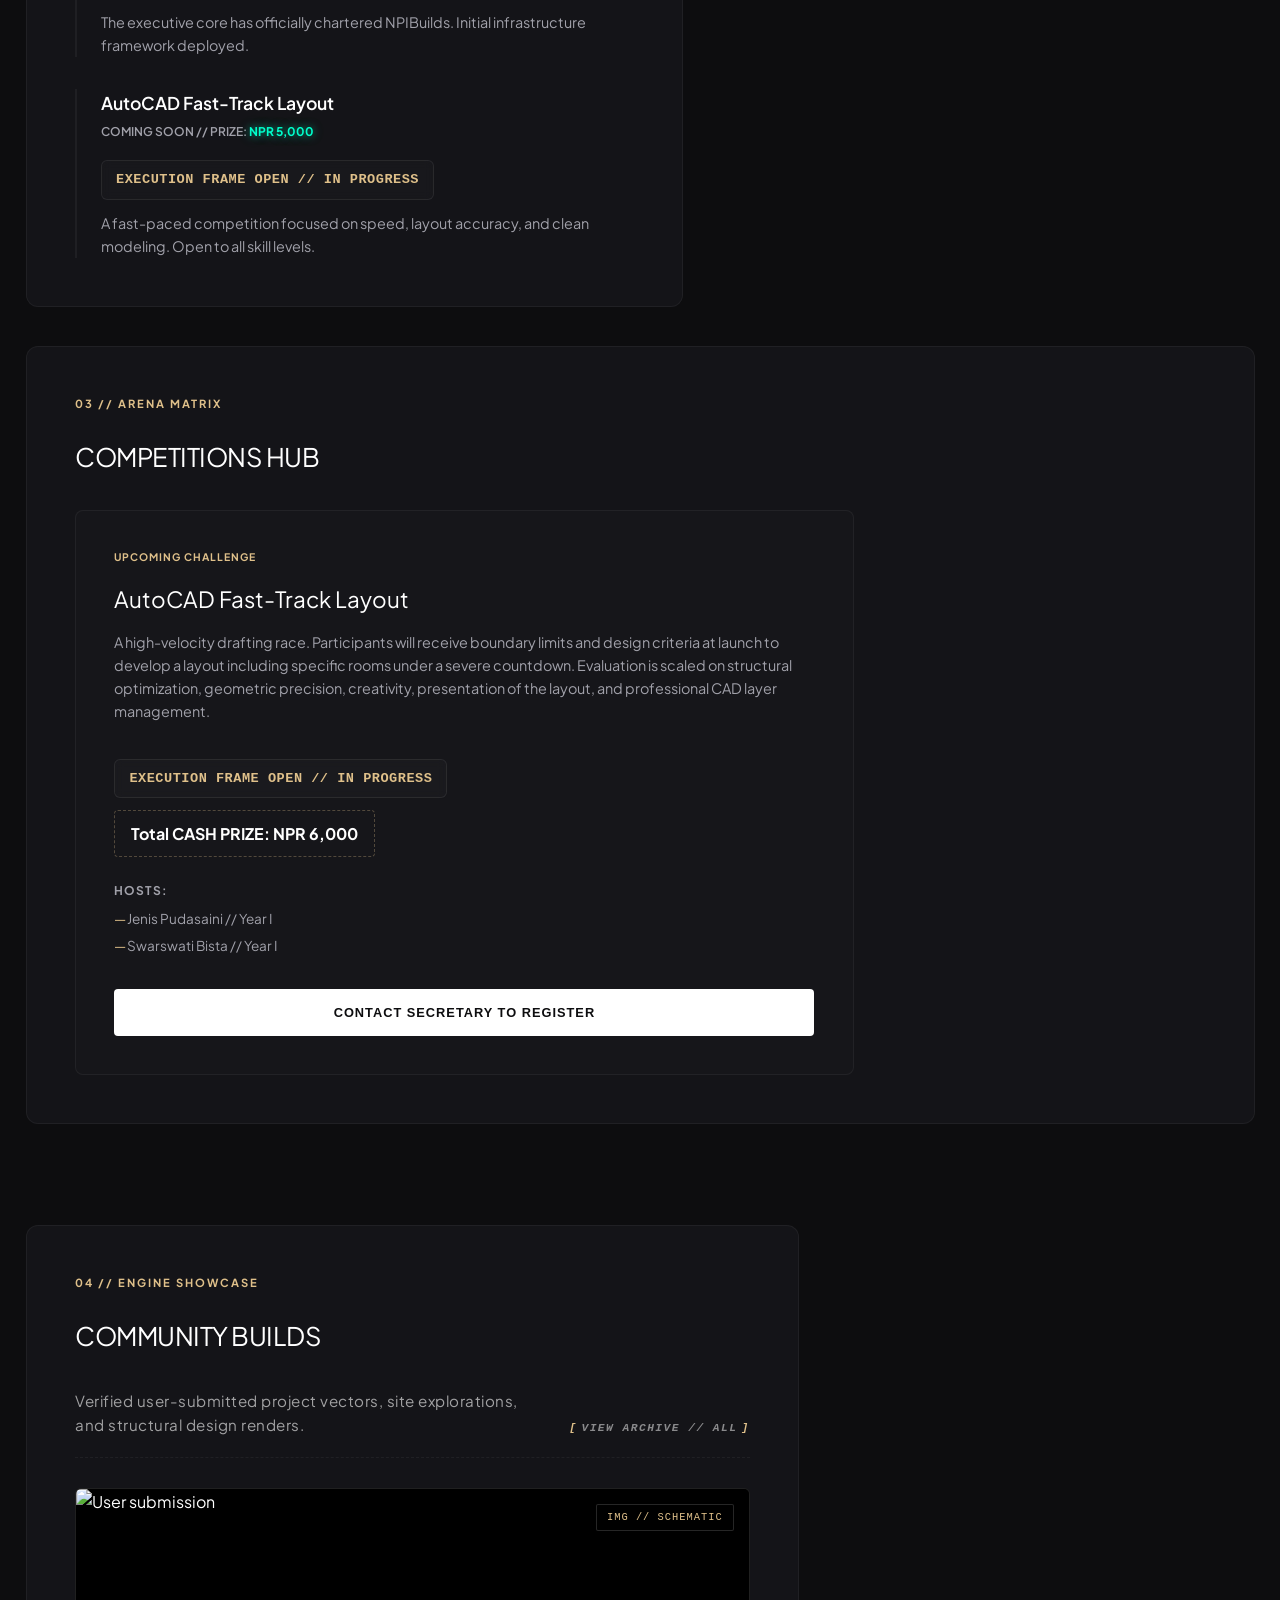
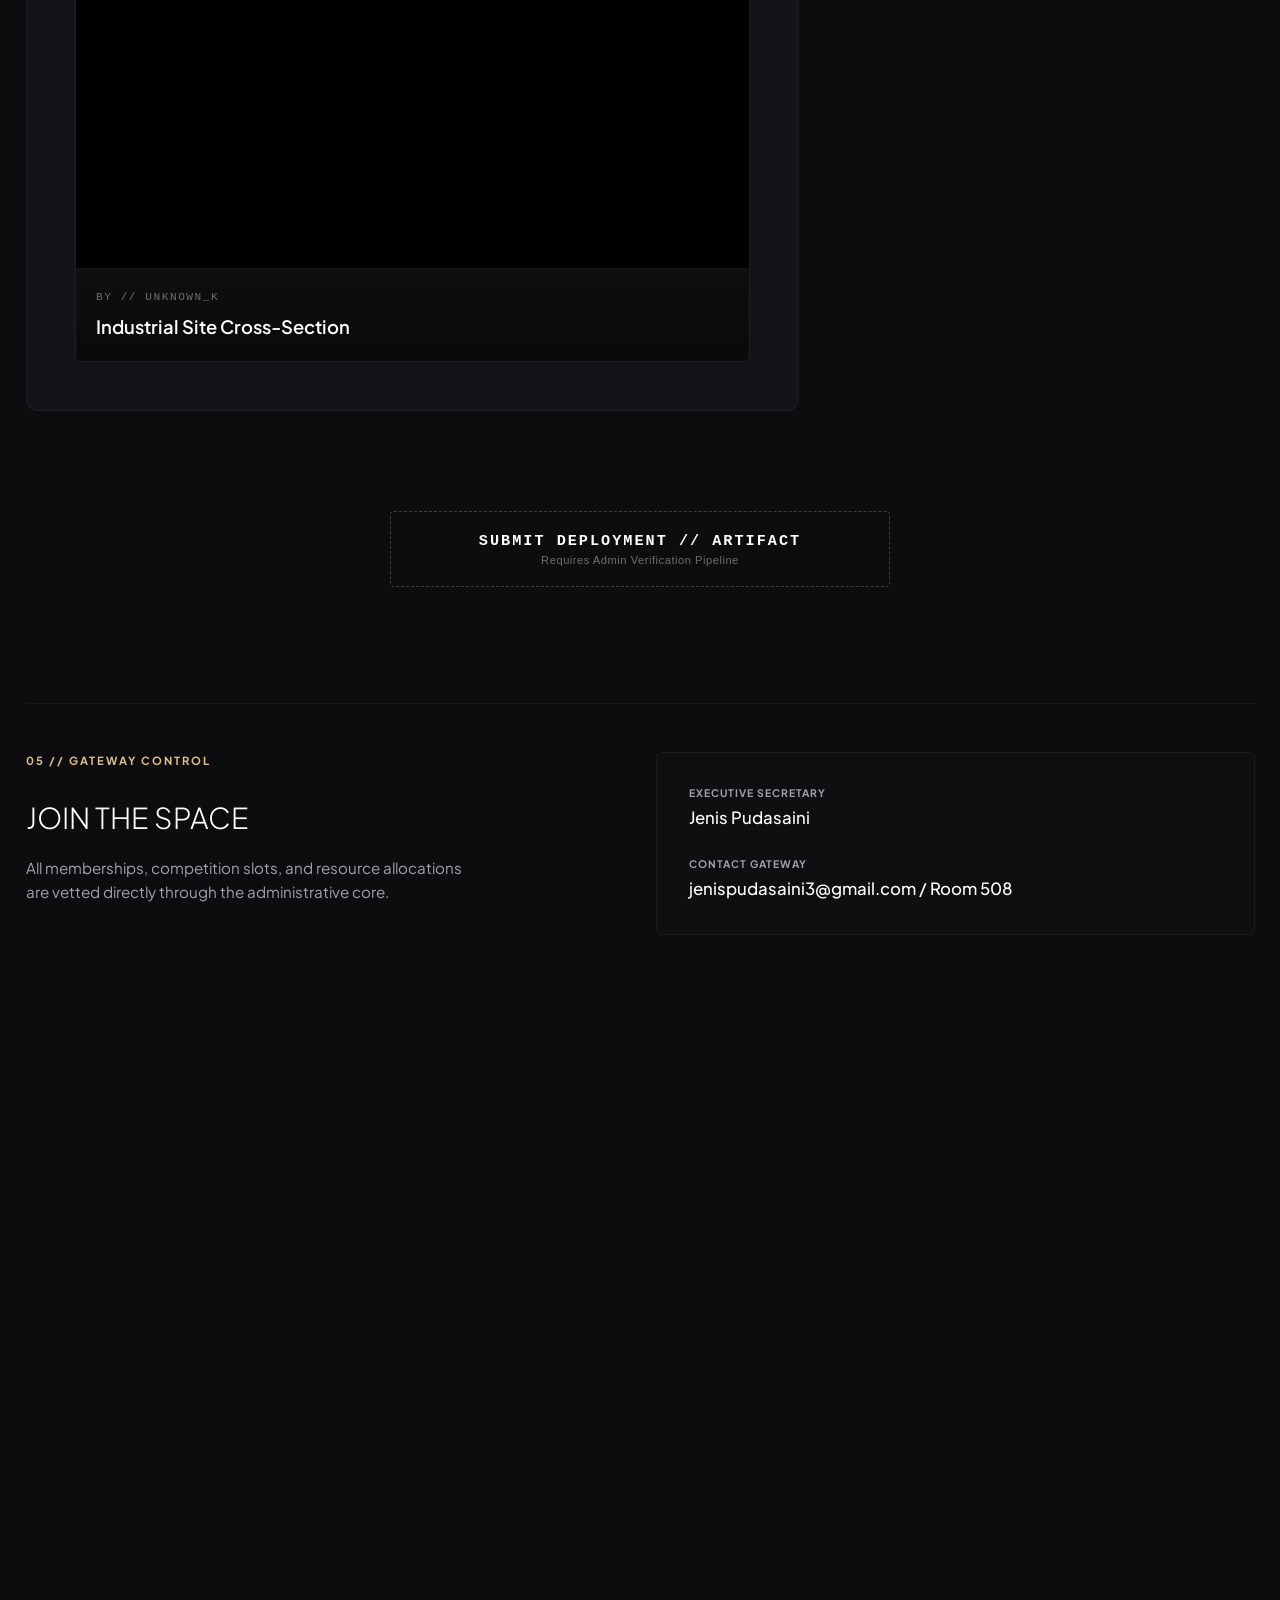
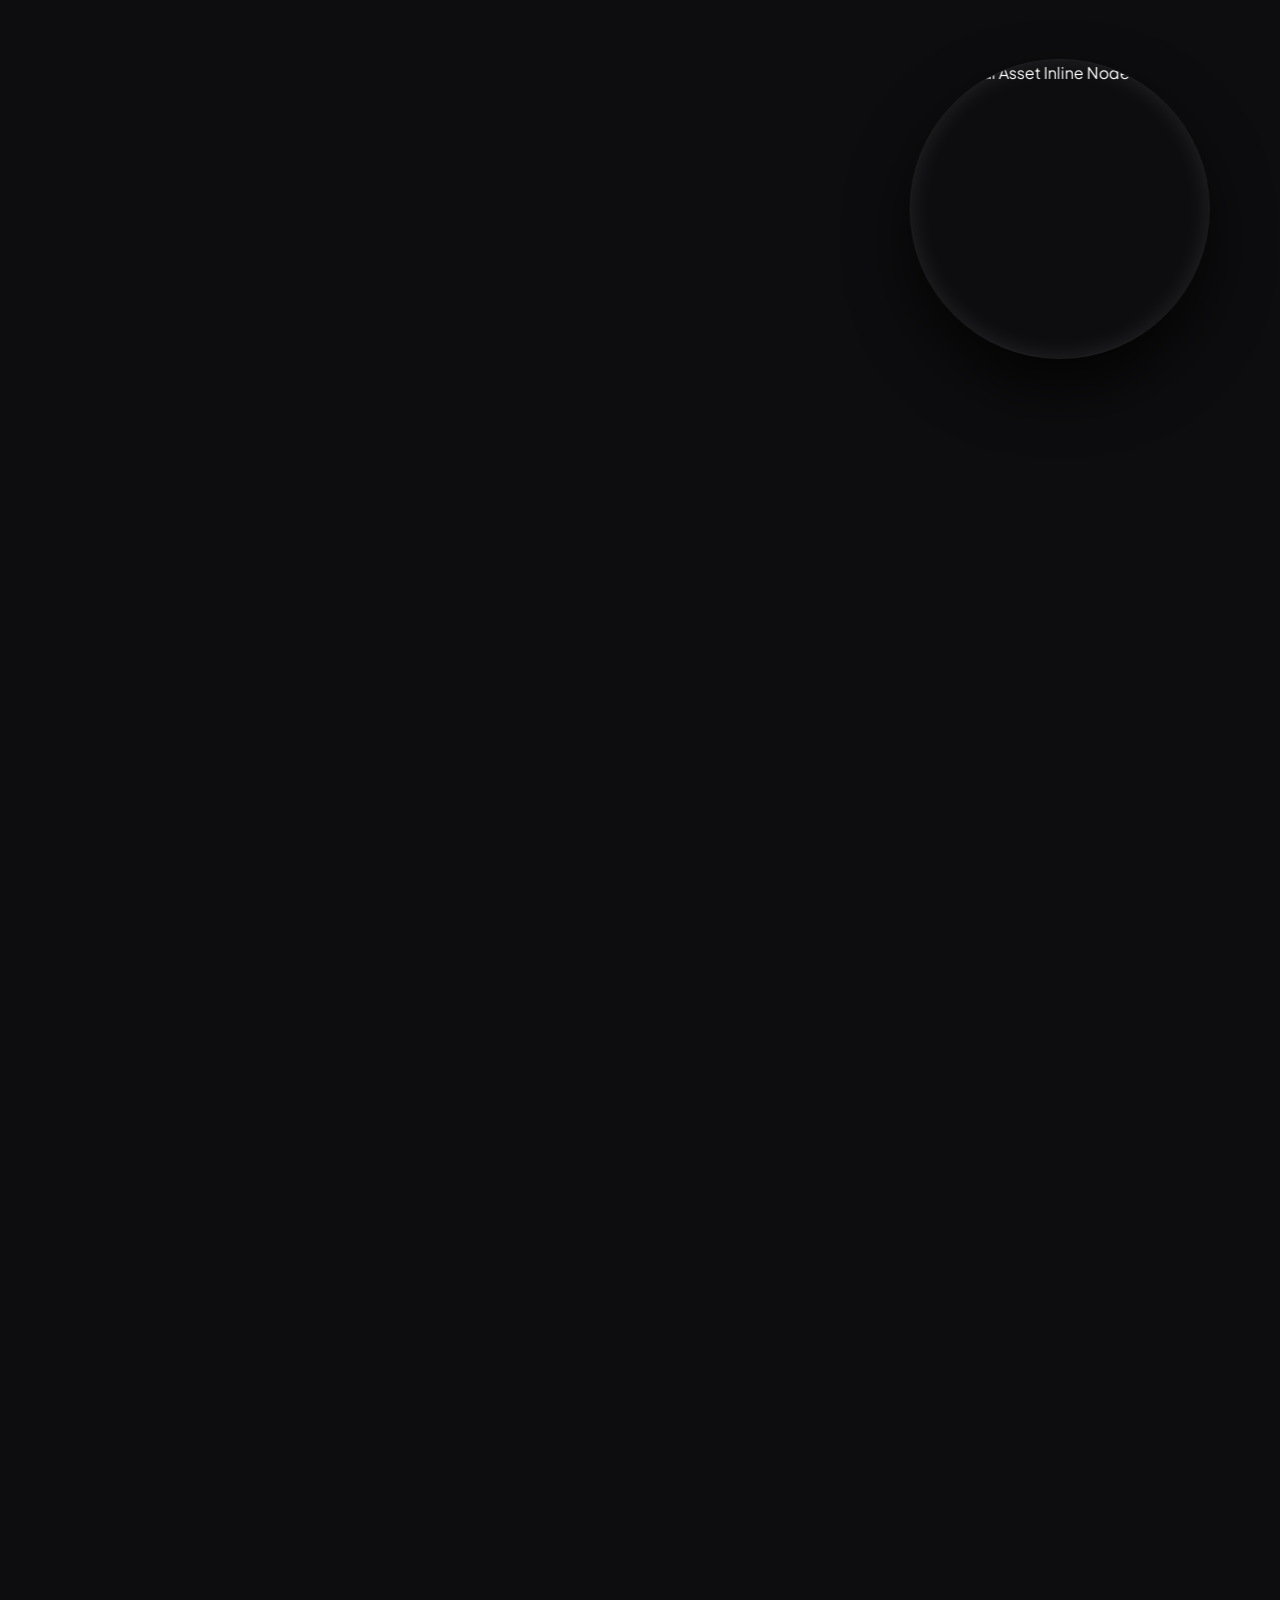
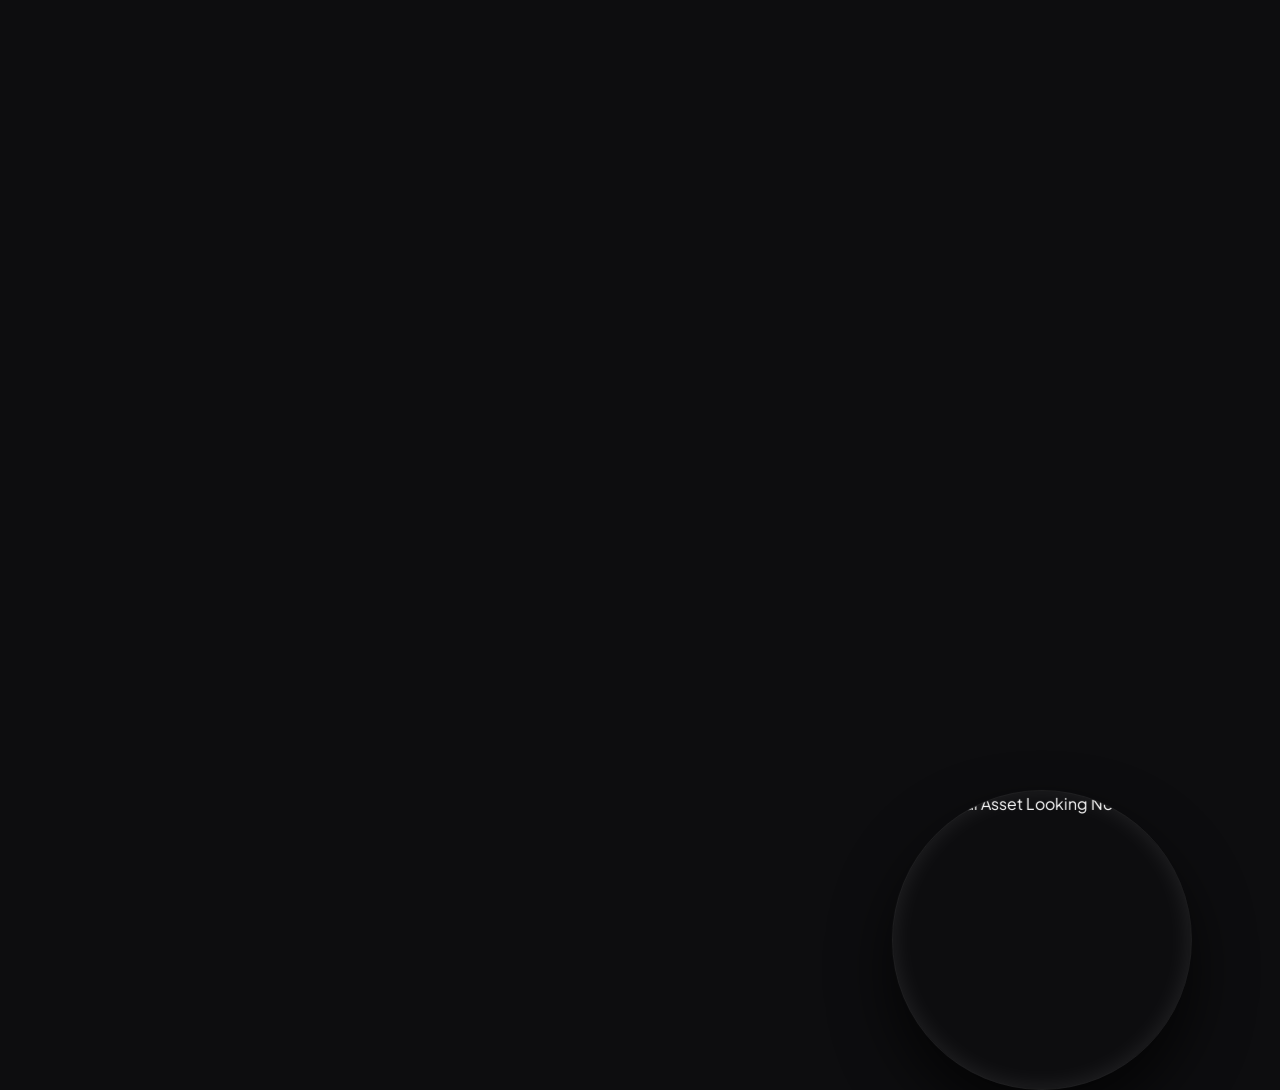
==== commit f5c42e69: "added a database, live counter for events,  planned for user summitions on images and their projects" ====
--- a/index.html
+++ b/index.html
@@ -57,7 +57,7 @@
                     <h1>CONSTRUCTING THE <br><span class="Maingradient-text">NEXT METRIC</span></h1>
                     <p>Welcome to NPI BUILDS. We unite aspiring engineers and technical designers into an integrated arena, optimizing practical field modeling, structural estimations, and CAD rendering workflows.</p>
                     <div class="Mainhero-buttons">
-                        <a href="#arena" class="Mainbtn-neon">ENTER THE ARENA</a>
+                        <a href="#arena-matrix" class="Mainbtn-neon">EXPLORE ACTIVE CHALLENGES</a>
                         <a href="contact/contact.html" class="Mainbtn-glass">LEAVE A REPORT</a>
                     </div>
                 </div>
@@ -85,95 +85,230 @@
             </div>
             <div class="feed-item">
                 <h4>AutoCAD Fast-Track Layout</h4>
-                <span class="feed-date">COMING SOON // PRIZE: <span class="neongreen-text">NPR 5,000</span></span> 
+                <span class="feed-date">COMING SOON // PRIZE: <span class="neongreen-text">NPR 5,000</span></span>
+
+
+                <div class="matrix-countdown" data-target="2026-06-30T13:00:00+05:45">
+                    <div class="countdown-segment"><span class="days">00</span><label>DD</label></div>
+                    <div class="countdown-divider">:</div>
+                    <div class="countdown-segment"><span class="hours">00</span><label>HH</label></div>
+                    <div class="countdown-divider">:</div>
+                    <div class="countdown-segment"><span class="minutes">00</span><label>MM</label></div>
+                    <div class="countdown-divider">:</div>
+                    <div class="countdown-segment"><span class="seconds">00</span><label>SS</label></div>
+                </div> 
+
+
                 <p>A fast-paced competition focused on speed, layout accuracy, and clean modeling. Open to all skill levels.</p>
             </div>
         </div>
     </section>
   
-    <section class="block competitions-block reveal-on-scroll">
-        <span class="block-tag">03 // ARENA MATRIX</span>
-        <h2>COMPETITIONS HUB</h2>
-        
-        <div class="comp-grid">
-            <div class="comp-card upcoming">
-                <div class="card-status">UPCOMING CHALLENGE</div>
-                <h3>AutoCAD Fast-Track Layout</h3>
-                <p class="comp-details">A high-velocity precision race. Participants will receive a raw structural drawing at launch to replicate under a severe countdown. Evaluation is strictly scaled on execution speed, geometric accuracy, and professional CAD layer protocol management.</p>
+
+
+
+
+    <section id="arena-matrix" class="block competitions-block reveal-on-scroll">
+    <span class="block-tag">03 // ARENA MATRIX</span>
+    <h2>COMPETITIONS HUB</h2>
+
+    <div class="comp-grid">
+
+        <!-- active challenge card -->
+        <!-- active challenge card -->
+
+
+
+
+
+
+        <!-- upcoming challenge card -->
+        <!-- upcoming challenge card -->
+        <!-- upcoming challenge card -->
+        <!-- upcoming challenge card -->
+
+        <div class="comp-card upcoming" style="grid-column: 1 / -1;">
+            <div class="card-status">UPCOMING CHALLENGE</div>
+
+            <h3>AutoCAD Fast-Track Layout</h3>
+
+            <p class="comp-details" style="max-width: 100%;">
+                A high-velocity drafting race. Participants will receive boundary limits and design criteria at launch to develop a layout including specific rooms under a severe countdown. Evaluation is scaled on structural optimization, geometric precision, creativity, presentation of the layout, and professional CAD layer management.
+            </p>
+
+            <div class="matrix-countdown" data-target="2026-06-30T13:00:00+05:45">
                 
-                <div class="prize-tag">CASH PRIZE: NPR 1,000</div>
-                
-                <div class="participants-list">
-                    <h5>HOSTS:</h5>
-                    <ul>
-                        <li>Jenis Pudasaini // Year I</li>
-                        <li>Hency kto // Year II</li>
-                        <li>placeholder Name // Year I</li>
-                    </ul>
+             
+                        <!-- live countdown -->
+                        <!-- live countdown -->
+                        <!-- live countdown -->
+
+                <div class="matrix-countdown" data-target="2026-06-30T13:00:00+05:45">
+                    <div class="countdown-segment"><span class="days">00</span><label>DD</label></div>
+                    <div class="countdown-divider">:</div>
+                    <div class="countdown-segment"><span class="hours">00</span><label>HH</label></div>
+                    <div class="countdown-divider">:</div>
+                    <div class="countdown-segment"><span class="minutes">00</span><label>MM</label></div>
+                    <div class="countdown-divider">:</div>
+                    <div class="countdown-segment"><span class="seconds">00</span><label>SS</label></div>
+                </div> 
+
+
+
+            </div>
+
+            <div class="prize-tag">Total CASH PRIZE: NPR 6,000</div>
+
+            <div class="participants-list">
+                <h5>HOSTS:</h5>
+                <ul>
+                    <li>Jenis Pudasaini // Year I</li>
+                    <li>Swarswati Bista // Year I</li>
+                </ul>
+            </div>
+
+            <a href="contact/contact.html" style="text-decoration: none; display: block; width: 100%;">
+                <button class="btn-action" style="width: 100%; cursor: pointer;">
+                    CONTACT SECRETARY TO REGISTER
+                </button>
+            </a>
+        </div>
+
+        <!-- past challengees card -->
+        <!-- past challengees card -->
+        <!-- past challengees card -->
+        <!-- past challengees card -->
+
+
+
+        <!--
+        <div class="comp-card past" onclick="toggleWinnerPanel(this)">
+            <div class="card-status">ARCHIVED CHALLENGE</div>
+            <h3>AutoCAD ph ph ph</h3>
+            <p class="comp-details">placeholder ipsum dolor sit seucy boi amet, consectetur adipiscing elit. Sed do eiusmod tempor sweety incididunt ut labore et dolore magna aliqua. placeholder</p>
+
+            <div class="click-prompt">CLICK TO VIEW REVEAL PANEL</div>
+
+            <div class="winner-drawer">
+                <div class="drawer-divider"></div>
+                <div class="winner-profile">
+                    <span class="winner-label">CHAMPION</span>
+                    <h4>Jenis Pudasaini🎉 (Placeholder)</h4>
+                    <p class="winner-meta">Completed in 42 Minutes // Zero Blueprint Overlaps</p>
+                    <div class="prize-claimed">PRIZE CLAIMED: NPR 30,000</div>
                 </div>
-            
-                <a href="contact/contact.html" style="text-decoration: none; display: block; width: 100%;">
-                    <button class="btn-action" style="width: 100%; cursor: pointer;">CONTACT SECRETARY TO REGISTER</button>
-                </a>
-            </div>
-
-            <div class="comp-card past" onclick="toggleWinnerPanel(this)">
-                <div class="card-status">ARCHIVED CHALLENGE</div>
-                <h3>AutoCAD ph ph ph</h3>
-                <p class="comp-details">placeholder ipsum dolor sit seucy boi amet, consectetur adipiscing elit. Sed do eiusmod tempor sweety incididunt ut labore et dolore magna aliqua. placeholder</p>
-                
-                <div class="click-prompt">CLICK TO VIEW REVEAL PANEL</div>
-                
-                <div class="winner-drawer">
-                    <div class="drawer-divider"></div>
-                    <div class="winner-profile">
-                        <span class="winner-label">CHAMPION</span>
-                        <h4>Jenis Pudasaini🎉 (Placeholder)</h4>
-                        <p class="winner-meta">Completed in 42 Minutes // Zero Blueprint Overlaps</p>
-                        <div class="prize-claimed">PRIZE CLAIMED: NPR 30,000</div>
-                    </div>
-                </div>
-            </div>
-        </div>
-    </section>
-
-    <section class="block gallery-block reveal-on-scroll">
-        <span class="block-tag">04 // VISUAL ARCHIVE</span>
-        <h2>INDUSTRIAL TOUR </h2>
-        
-        <div class="matrix-grid">
-            <div class="matrix-item">
-                <img src="./NPI college/NPIindustriallooking.jpg" alt="NPI Industrial Looking Asset" class="matrix-img">
-                <div class="matrix-glass-overlay">
-                    <div class="matrix-meta">
-                        <span class="matrix-node">NODE // 01</span>
-                        <p class="matrix-caption">Industrial Looking Perspective</p>
-                    </div>
-                </div>
-            </div>
-
-            <div class="matrix-item">
-                <img src="./NPI college/NPIindustrialinline.jpg" alt="NPI Industrial Inline Asset" class="matrix-img">
-                <div class="matrix-glass-overlay">
-                    <div class="matrix-meta">
-                        <span class="matrix-node">NODE // 02</span>
-                        <p class="matrix-caption">Industrial Inline Perspective</p>
-                    </div>
-                </div>
-            </div>
-        </div>
-    </section>
-
-    <<div class="floating-bubbles-container">
+            </div>
+        </div>
+        -->
+
+    </div>
+</section>
+
+
+
+
+
+
+
+
+
+
+<!-- =========================================================================
+     04. USER-GENERATED TECH GALLERY SHOWCASE (REVISED ENGINE)
+     ========================================================================= -->
+
+
+
+<!-- placeholder for future video node directky below gallery-header-matrix div
+
+
+    <div class="showcase-display-track">
+        <div class="showcase-card video-node">
+            <div class="media-container">
+                <video src="./NPI college/project_render_01.mp4" autoplay loop muted playsinline class="showcase-media"></video>
+                <div class="media-type-badge">MP4 // RENDER</div>
+            </div>
+            <div class="showcase-meta-panel">
+                <span class="project-author">BY // NIRAJ_SHARMA</span>
+                <h3 class="project-title">Parametric Roof Framework</h3>
+            </div>
+        </div>
+
+
+-->
+
+
+<section class="block tech-gallery-block reveal-on-scroll">
+    <div class="gallery-header-matrix">
+        <div class="header-title-wrapper">
+            <span class="block-tag">04 // ENGINE SHOWCASE</span>
+            <h2>COMMUNITY BUILDS</h2>
+            <p class="gallery-subtitle">Verified user-submitted project vectors, site explorations, and structural design renders.</p>
+        </div>
+        <div class="gallery-control-action">
+            <a href="#" class="link-view-all">
+                <span class="view-text">VIEW ARCHIVE // ALL</span>
+                <span class="view-bracket">]</span>
+            </a>
+        </div>
+    </div>
+
+
+
+    
+
+    <div class="showcase-display-track">
+        <div class="showcase-card image-node">
+            <div class="media-container">
+                <img src="./NPI college/NPIindustriallooking.jpg" alt="User submission" class="showcase-media">
+                <div class="media-type-badge">IMG // SCHEMATIC</div>
+            </div>
+            <div class="showcase-meta-panel">
+                <span class="project-author">BY // UNKNOWN_K</span>
+                <h3 class="project-title">Industrial Site Cross-Section</h3>
+            </div>
+        </div>
+    </div> 
+</section>
+
+
+
+
+<div class="submission-action-zone">
+    <button class="btn-matrix-submit" type="button">
+        <span class="btn-glitch-text">SUBMIT DEPLOYMENT // ARTIFACT</span>
+        <span class="btn-subtext">Requires Admin Verification Pipeline</span>
+    </button>
+</div>
+
+
+
+
+
+    
+    <!-- Floating Bubbles Section -->
+    <!-- Floating Bubbles Section -->
+    <!-- Floating Bubbles Section -->
+
+    <div class="floating-bubbles-container">
         <div class="bubble-floating bubble-node-1" data-img="./NPI college/NPIindustrialinline.jpg" data-desc="[PLACEHOLDER] NPI Industrial Inline description line 1. <br> Inline description line 2.">
             <img src="./NPI college/NPIindustrialinline.jpg" alt="Industrial Asset Inline Node">
         </div>
+
         <div class="bubble-floating bubble-node-2" data-img="./NPI college/NPIindustriallooking.jpg" data-desc="[PLACEHOLDER] NPI Industrial Looking description line 1. <br> Looking description line 2.">
+
             <img src="./NPI college/NPIindustriallooking.jpg" alt="Industrial Asset Looking Node">
         </div>
     </div>
 
 </main>
+
+
+
+
+
+
+
 
         <footer class="arch-footer reveal-on-scroll" id="contact">
             <div class="footer-divider"></div>
@@ -197,6 +332,10 @@
 
 
 
+
+
+<script src="https://cdn.jsdelivr.net/npm/@supabase/supabase-js@2"></script>
+
     <script src="JS/script.js"></script>
 </body>
 </html>
--- a/CSS/style.css
+++ b/CSS/style.css
@@ -1,5 +1,8 @@
 @import url('https://fonts.googleapis.com/css2?family=Plus+Jakarta+Sans:wght=300;400;500;700&family=Space+Grotesk:wght=600;700&display=swap');
 
+/* =========================================================================
+   01. GLOBAL ARCHITECTURE ENGINE & VARIABLES (:root)
+   ========================================================================= */
 :root {
     --bg-stone: #0d0d0f;                             /* Core dark slate background canvas base */
     --panel-bg: #141418;                             /* Elevated surface color for grid content cards */
@@ -57,12 +60,14 @@
 /* Master Structural Grid Wrapping (Expanded for Ultra-Wide Frame) */
 .wrapper {
     width: 100%;
-    max-width: 1500px;                              /* Expanded headroom framework requested for high-res layout symmetry */
-    margin: 0 auto;                                 /* Centers the content frame perfectly on wide layouts */
+    max-width: 1500px;                               /* Expanded headroom framework requested for high-res layout symmetry */
+    margin: 0 auto;                                  /* Centers the content frame perfectly on wide layouts */
     padding: clamp(1.5rem, 3vw, 2.435rem) clamp(1rem, 2vw, 2rem); /* Fluid responsive breathing margins */
 }
 
-/* Structural Header Axis */
+/* =========================================================================
+   02. SITE NAVIGATION & STRUCTURAL HEADER AXIS
+   ========================================================================= */
 .arch-header {
     display: flex;
     justify-content: space-between;
@@ -133,7 +138,9 @@
     flex-shrink: 0;
 }
 
-/* Structural Content Blocks Layout (Aligned perfectly flush with 1500px boundaries) */
+/* =========================================================================
+   03. CORE CORE LAYOUT WRAPPERS & GRID MATRIX PANELS
+   ========================================================================= */
 .space-grid {
     position: relative;
     display: grid;
@@ -143,7 +150,7 @@
 }
 
 /* =========================================================================
-   STYLE SPECIFICATION: CONTAINED HIGH-PRECISION HERO BANNER
+   04. STYLE SPECIFICATION: CONTAINED HIGH-PRECISION HERO BANNER
    ========================================================================= */
 .Mainhero-section {
     position: relative;
@@ -249,6 +256,7 @@
 .Maingradient-text {
     background: linear-gradient(135deg, #00f2fe, #a855f7);
     -webkit-background-clip: text;
+    background-clip: text;                          /* FIXED: Standard property defined for vendor prefix validation */
     -webkit-text-fill-color: transparent;
 }
 
@@ -305,8 +313,10 @@
     display: none !important; 
 }
 
+
+
 /* ==========================================================================
-   INSTITUTIONAL BRANDING AXIS & BLOCKS
+   05. INSTITUTIONAL BRANDING AXIS & METRICS BLOCKS
    ========================================================================== */
 .institutional-axis {
     grid-column: 1 / -1;       
@@ -375,13 +385,16 @@
     text-align: right;
 }
 
+/* =========================================================================
+   06. CENTRAL CONTENT MODULE SYSTEM (.block & .hero-block Frameworks)
+   ========================================================================= */
 .block {
     background: var(--panel-bg);
     border: 1px solid var(--border-line);
     border-radius: var(--curve-minimal);
     padding: clamp(1.5rem, 4vw, 3rem);              /* Fluid internal content padding strategy */
     transition: var(--transition-slow);
-    width: 85%;                                    /* Extends component bounding lines fully to grid borders */
+    width: 85%;                                     /* Extends component bounding lines fully to grid borders */
 }
 
 .block.is-visible:hover,
@@ -402,7 +415,7 @@
 
 .hero-block {
     grid-column: 1 / -1;
-    width : 69%;                                    /* Stretches full width to align with background mask edges */
+    width: 69%;                                     /* Stretches full width to align with background mask edges */
 }
 
 h1 {
@@ -464,10 +477,15 @@
     max-width: 750px;                               /* Local typography constraint anchor for feed content */
 }
 
-/* Competitions Block Elements */
+
+
+
+/* =========================================================================
+   07. COMPETITIONS CARD ARCHITECTURE PLATFORM
+   ========================================================================= */
 .competitions-block {
     grid-column: 1 / -1;
-    width: 78%;                                     /* Full row width to align with background mask edges */
+    width: 100%;                                    /* Stretches full width to align with background mask edges */
 }
 
 .neongreen-text {
@@ -481,8 +499,15 @@
     display: grid;
     grid-template-columns: 1fr 1fr;                 /* Preserved crisp explicit two-column grid division ratio */
     gap: 2rem;
-    width: 100%;
-}
+}
+
+
+@media (min-width: 1118px) {
+    .comp-grid {
+        margin-right: 22rem;
+    }
+}
+
 
 .comp-card {
     background: rgba(255, 255, 255, 0.01);
@@ -492,6 +517,7 @@
     display: flex;
     flex-direction: column;
     transition: var(--transition-slow);
+
 }
 
 .comp-card:hover {
@@ -585,6 +611,8 @@
     box-shadow: 0 10px 20px rgba(0,0,0,0.4);
 }
 
+
+
 /* Past Archive Hidden Drawer Controls */
 .past {
     cursor: pointer;
@@ -645,89 +673,250 @@
     color: #fff;
 }
 
-/* Media Matrix Layout Rules (Unified with main wrapper grid limits) */
-.gallery-block {
-    margin-top: 40px;
-    width: 100%;                                    /* Extends full canvas space width layout */
+
+/* =========================================================================
+   08. USER-GENERATED TECH GALLERY SHOWCASE CSS ENGINE
+   ========================================================================= */
+.tech-gallery-block {
+    margin-top: 60px;
+    width: 100%;
     margin-left: auto;
     margin-right: auto;
 }
 
-.matrix-grid {
+.gallery-header-matrix {
+    margin-bottom: 30px;
+}
+
+.gallery-subtitle {
+    font-size: 0.95rem;
+    color: rgba(255, 255, 255, 0.6);
+    margin-top: 8px;
+    letter-spacing: 0.5px;
+}
+
+/* Track configuration to support 2-3 massive layouts side-by-side */
+.showcase-display-track {
     display: grid;
-    grid-template-columns: repeat(auto-fit, minmax(min(100%, 280px), 1fr)); /* Fluid column layout generator core */
+    grid-template-columns: repeat(auto-fit, minmax(min(100%, 460px), 1fr));
+    gap: 30px;
+    margin-top: 25px;
+}
+
+.showcase-card {
+    position: relative;
+    background: #0f0f0f;
+    border: 1px solid rgba(255, 255, 255, 0.07);
+    border-radius: 6px;
+    overflow: hidden;
+    display: flex;
+    flex-direction: column;
+    transition: transform 0.4s cubic-bezier(0.25, 1, 0.5, 1), border-color 0.4s ease;
+    cursor: pointer;
+}
+
+.showcase-card:hover {
+    border-color: var(--accent-amber, #dfa530);
+    transform: translateY(-4px);
+}
+
+
+
+/* Header alignment matrix for title and the action button */
+.gallery-header-matrix {
+    display: flex;
+    justify-content: space-between;
+    align-items: flex-end;
     gap: 20px;
-    margin-top: 20px;
-}
-
-.matrix-item {
+    margin-bottom: 30px;
+    border-bottom: 1px dashed rgba(255, 255, 255, 0.05);
+    padding-bottom: 20px;
+}
+
+.header-title-wrapper {
+    flex: 1;
+}
+
+/* Micro-engineered View All Link Utilities */
+.gallery-control-action {
+    display: flex;
+    align-items: center;
+}
+
+.link-view-all {
+    text-decoration: none;
+    font-family: monospace;
+    
+    font-size: 0.7rem;             /*  font size and  italic styling */
+    font-style: italic;            /* Makes the typography italicized */
+    
+    font-weight: 700;
+    color: rgba(255, 255, 255, 0.5);
+    letter-spacing: 1.5px;
+    transition: color 0.3s ease, padding-right 0.3s ease;
+    display: inline-flex;
+    align-items: center;
     position: relative;
+    padding-left: 12px;
+}
+
+.link-view-all::before {
+    content: '[ ';
+    color: var(--accent-amber, #dfc08a);
+    margin-right: 4px;
+    transition: transform 0.3s ease;
+}
+
+.link-view-all:hover {
+    color: #ffffff;
+}
+
+.link-view-all:hover::before {
+    transform: translateX(-2px);
+}
+
+.view-bracket {
+    color: var(--accent-amber, #dfc08a);
+    margin-left: 4px;
+    transition: display 0.3s ease;
+}
+
+/* Responsive adjustment for small screens */
+@media (max-width: 768px) {
+    .gallery-header-matrix {
+        flex-direction: column;
+        align-items: flex-start;
+        gap: 15px;
+    }
+    .gallery-control-action {
+        align-self: flex-end;
+    }
+}
+
+
+
+
+
+.media-container {
+    position: relative;
+    width: 100%;
+    aspect-ratio: 16 / 9; /* Enforces clean cinematic aspect ratios */
+    background: #000;
     overflow: hidden;
-    border: 1px solid rgba(255, 255, 255, 0.1);
-    border-radius: 4px;
-    aspect-ratio: 16 / 10;
-    background: #111;
-}
-
-.matrix-img {
+}
+
+.showcase-media {
     width: 100%;
     height: 100%;
     object-fit: cover;
-    filter: grayscale(30%) contrast(110%);
-    transition: transform 0.4s cubic-bezier(0.25, 1, 0.5, 1);
-}
-
-/* Glassy Hover Mask Architecture */
-.matrix-glass-overlay {
+    transition: transform 0.6s ease;
+}
+
+.showcase-card:hover .showcase-media {
+    transform: scale(1.02);
+}
+
+.media-type-badge {
     position: absolute;
-    inset: 0;
-    background: rgba(10, 10, 10, 0.4);
-    backdrop-filter: blur(0px);
-    -webkit-backdrop-filter: blur(0px);
-    transition: all 0.3s ease;
-    display: flex;
-    align-items: flex-end;
+    top: 15px;
+    right: 15px;
+    background: rgba(0, 0, 0, 0.75);
+    border: 1px solid rgba(255, 255, 255, 0.15);
+    padding: 4px 10px;
+    font-family: monospace;
+    font-size: 0.65rem;
+    color: var(--accent-amber, #dfa530);
+    letter-spacing: 1px;
+    border-radius: 2px;
+}
+
+.showcase-meta-panel {
     padding: 20px;
-    opacity: 0;
-}
-
-.matrix-item:hover .matrix-glass-overlay {
-    opacity: 1;
-    backdrop-filter: blur(8px);
-    -webkit-backdrop-filter: blur(8px);
-    background: rgba(22, 22, 22, 0.45);
-    border: 1px solid rgba(255, 255, 255, 0.15);
-}
-
-.matrix-item:hover .matrix-img {
-    transform: scale(1.03);
-}
-
-.matrix-meta {
-    transform: translateY(10px);
-    transition: transform 0.3s ease;
-}
-
-.matrix-item:hover .matrix-meta {
-    transform: translateY(0);
-}
-
-.matrix-node {
+    background: linear-gradient(to top, rgba(10, 10, 10, 1), rgba(15, 15, 15, 0.9));
+    border-top: 1px solid rgba(255, 255, 255, 0.04);
+}
+
+.project-author {
+    font-family: monospace;
+    font-size: 0.7rem;
+    color: rgba(255, 255, 255, 0.4);
+    letter-spacing: 1.5px;
     display: block;
-    font-size: 0.75rem;
-    color: #dfa530; /* Golden accent structural typography token */
-    font-weight: 700;
-    letter-spacing: 1px;
-}
-
-.matrix-caption {
+    margin-bottom: 5px;
+}
+
+.project-title {
+    font-size: 1.15rem;
+    color: #ffffff;
+    font-weight: 600;
+    margin: 0;
+}
+
+/* Submission Interactive Zone styling */
+.submission-action-zone {
+    margin-top: 60px;
+    margin-bottom: 20px;
+    display: flex;
+    justify-content: center;
+    width: 100%;
+    
+    /* Force full-width grid coverage so centering works flawlessly */
+    grid-column: 1 / -1; 
+}
+
+.btn-matrix-submit {
+    background: transparent;
+    border: 1px dashed rgba(255, 255, 255, 0.2);
+    padding: 20px 40px;
+    border-radius: 4px;
+    cursor: pointer;
+    position: relative;
+    display: flex;
+    flex-direction: column;
+    align-items: center;
+    gap: 4px;
+    transition: background 0.3s ease, border-color 0.3s ease;
+    width: 100%;
+    max-width: 500px;
+}
+
+.btn-matrix-submit:hover {
+    background: rgba(223, 165, 48, 0.04);
+    border: 1px solid var(--accent-amber, #dfa530);
+}
+
+.btn-glitch-text {
+    font-family: monospace;
     font-size: 0.95rem;
+    font-weight: 700;
     color: #ffffff;
-    font-weight: 500;
-}
+    letter-spacing: 2px;
+    transition: color 0.3s ease;
+}
+
+.btn-matrix-submit:hover .btn-glitch-text {
+    color: var(--accent-amber, #dfa530);
+}
+
+.btn-subtext {
+    font-size: 0.7rem;
+    color: rgba(255, 255, 255, 0.4);
+    letter-spacing: 0.5px;
+}
+
+
+
+
+
+
+
+
+
+
+
 
 /* =========================================================================
-   HIGH-PERFORMANCE FLOATING GLASS BUBBLES EXTRA MATRIX SETUP
+   09. DYNAMIC FLOATING GLASS BUBBLES GRAPHICS LAYER
    ========================================================================= */
 .floating-bubbles-container {
     grid-column: 2;
@@ -779,16 +968,18 @@
 
 /* Anchor baselines down the right column field */
 .bubble-node-1 {
-    top: 12%;
-    right: 5%;
+    top: 149%;
+    right: 15%;
 }
 
 .bubble-node-2 {
-    top: 52%;
+    top: 235%;
     right: 12%;
 }
 
-/* Glassmorphism Popup Engine Overlay */
+/* =========================================================================
+   10. MODAL DISPLAY SYSTEM & INTERACTIVE POPUP ENGINE
+   ========================================================================= */
 #glassy-popup-overlay {
     position: fixed;
     top: 0; 
@@ -836,6 +1027,7 @@
     text-shadow: 0 1px 2px rgba(0,0,0,0.8);
     display: -webkit-box;
     -webkit-line-clamp: 2;
+    line-clamp: 2;                                  /* FIXED: Added standard property directly below vendor prefix fallback */
     -webkit-box-orient: vertical;
     overflow: hidden;
 }
@@ -866,15 +1058,71 @@
     to { opacity: 1; }
 }
 
-
-
-
-/* Footer Grid Base Anchor (Unified with main structural wrapper bounds) */
+/* =========================================================================
+   11. HIGH-TECH TELEMETRY COUNTDOWN INTERFACE MODULE
+   ========================================================================= */
+.matrix-countdown {
+    display: inline-flex;
+    align-items: center;
+    background: rgba(255, 255, 255, 0.02);
+    border: 1px solid rgba(255, 255, 255, 0.07);
+    border-radius: 6px;
+    padding: 8px 14px;
+    margin: 12px 0;
+    font-family: SFMono-Regular, Consolas, 'Liberation Mono', Menlo, monospace;
+    backdrop-filter: blur(4px);
+    -webkit-backdrop-filter: blur(4px);
+    width: fit-content;
+}
+
+.countdown-segment {
+    display: flex;
+    flex-direction: column;
+    align-items: center;
+    min-width: 36px;
+}
+
+.countdown-segment span {
+    font-size: 1.1rem;
+    font-weight: 700;
+    color: #ffffff;
+    letter-spacing: 1px;
+    text-shadow: 0 0 10px rgba(255, 255, 255, 0.1);
+}
+
+.countdown-segment label {
+    font-size: 0.6rem;
+    color: rgba(255, 255, 255, 0.35);
+    margin-top: 3px;
+    font-weight: 600;
+    letter-spacing: 0.5px;
+}
+
+.countdown-divider {
+    font-size: 1.1rem;
+    color: var(--accent-amber, #dfc08a);
+    font-weight: 700;
+    padding: 0 6px;
+    transform: translateY(-6px);
+    animation: pulse-telemetry-glow 1s infinite alternate;
+}
+
+@keyframes pulse-telemetry-glow {
+    from { opacity: 0.25; }
+    to { opacity: 1; }
+}
+
+/* =========================================================================
+   12. ARCHITECTURAL GEOMETRIC FOOTER WRAPPER BLOCK
+   ========================================================================= */
 .arch-footer {
     margin-top: clamp(3rem, 10vw, 6rem);             /* Fluid separation values for footer area */
     width: 100%;                                    /* Extends full width to capture geometric rows layout grid */
     margin-left: auto;
     margin-right: auto;
+    
+    /* FIX: Force full-bleed structural span across all grid columns */
+    grid-column: 1 / -1; 
 }
 
 .footer-divider {
@@ -885,7 +1133,7 @@
 
 .footer-content {
     display: grid;
-    grid-template-columns: 1fr 1fr;                 /* Preserves baseline footer layout columns symmetry */
+    grid-template-columns: 1fr 1fr;                  /* Preserves baseline footer layout columns symmetry */
     gap: 2rem;
 }
 
@@ -927,7 +1175,7 @@
 }
 
 /* =========================================================================
-   RESPONSIVE LAYOUT MATRIX PATHS (MEDIA QUERIES)
+   13. RESPONSIVE LAYOUT MATRIX PATHS (MEDIA QUERIES)
    ========================================================================= */
 @media (max-width: 900px) {
     .space-grid {
@@ -1005,9 +1253,9 @@
     }
 }
 
-/* ==========================================================================
-   ANIMATION ENGINE UTILITIES
-   ========================================================================== */
+/* =========================================================================
+   14. ANIMATION CORE MATRIX UTILITIES
+   ========================================================================= */
 .reveal-on-scroll {
     opacity: 0;
     transform: translateY(30px);
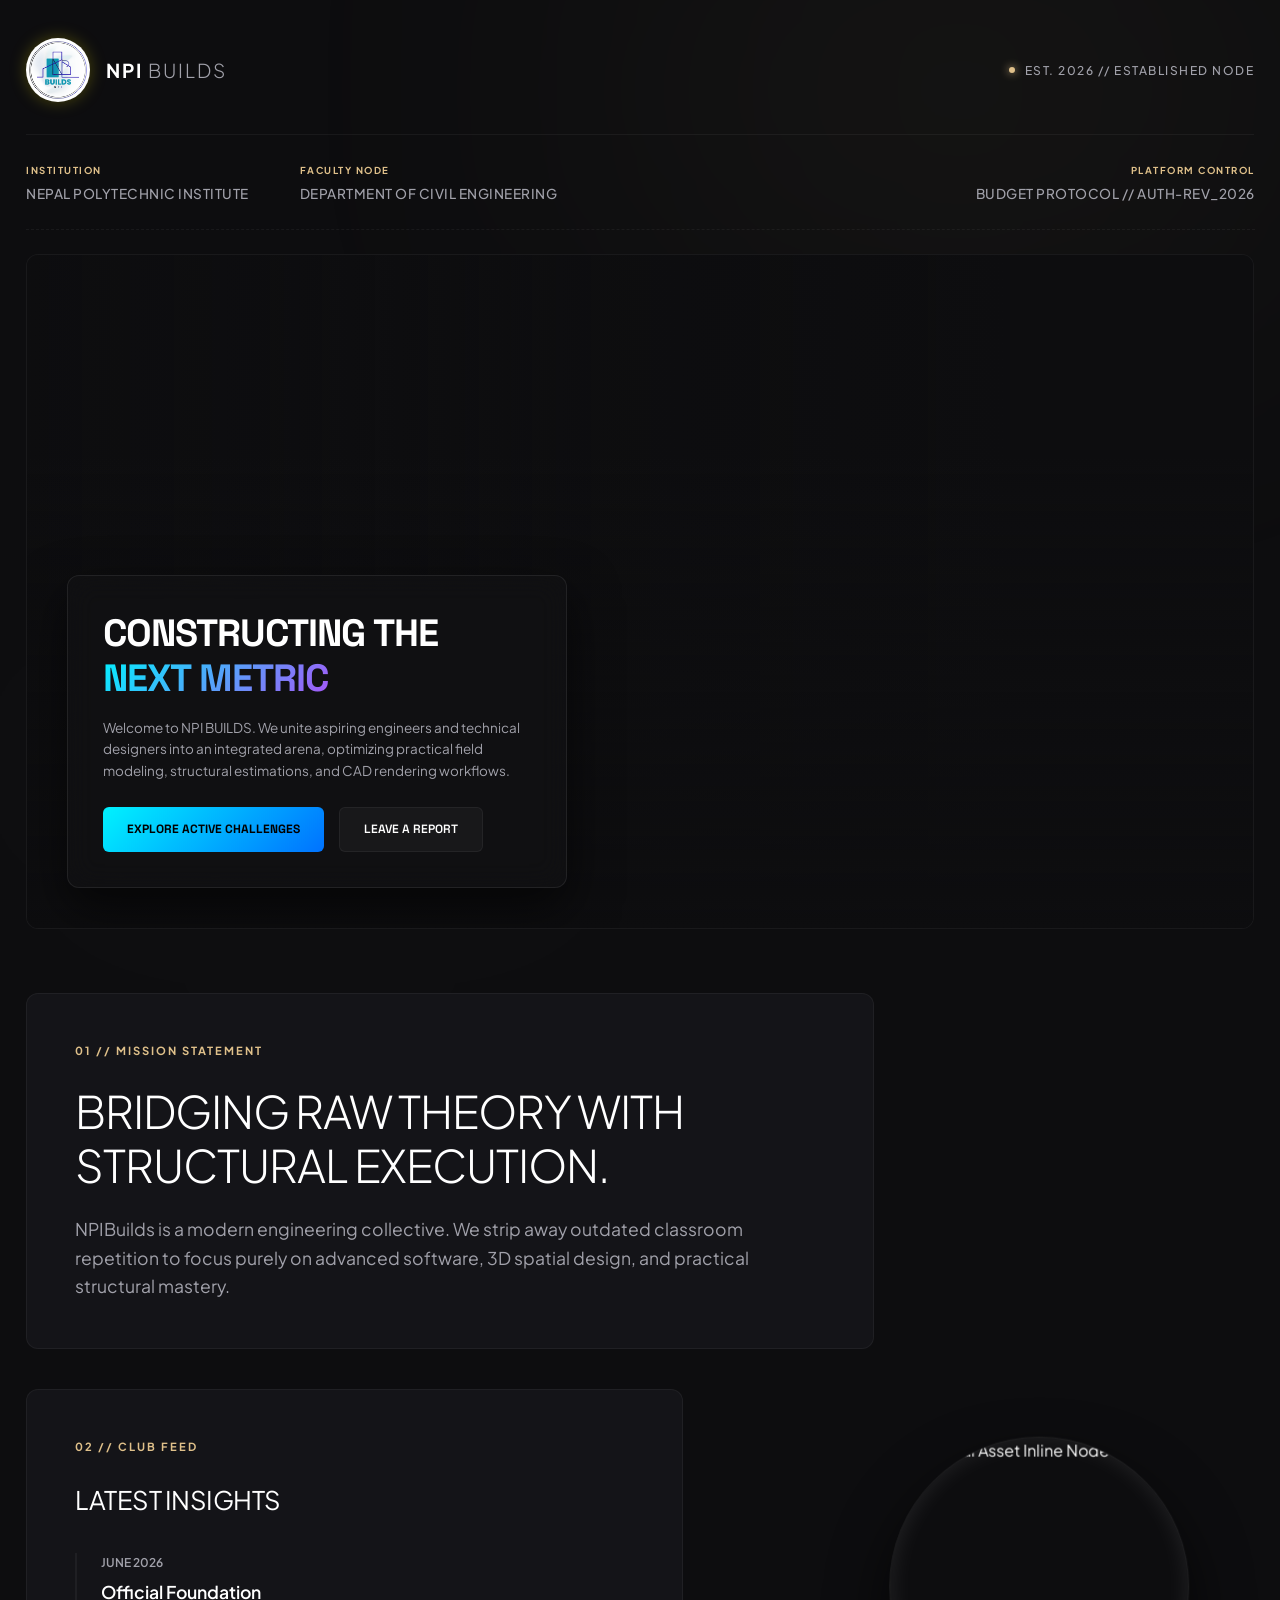
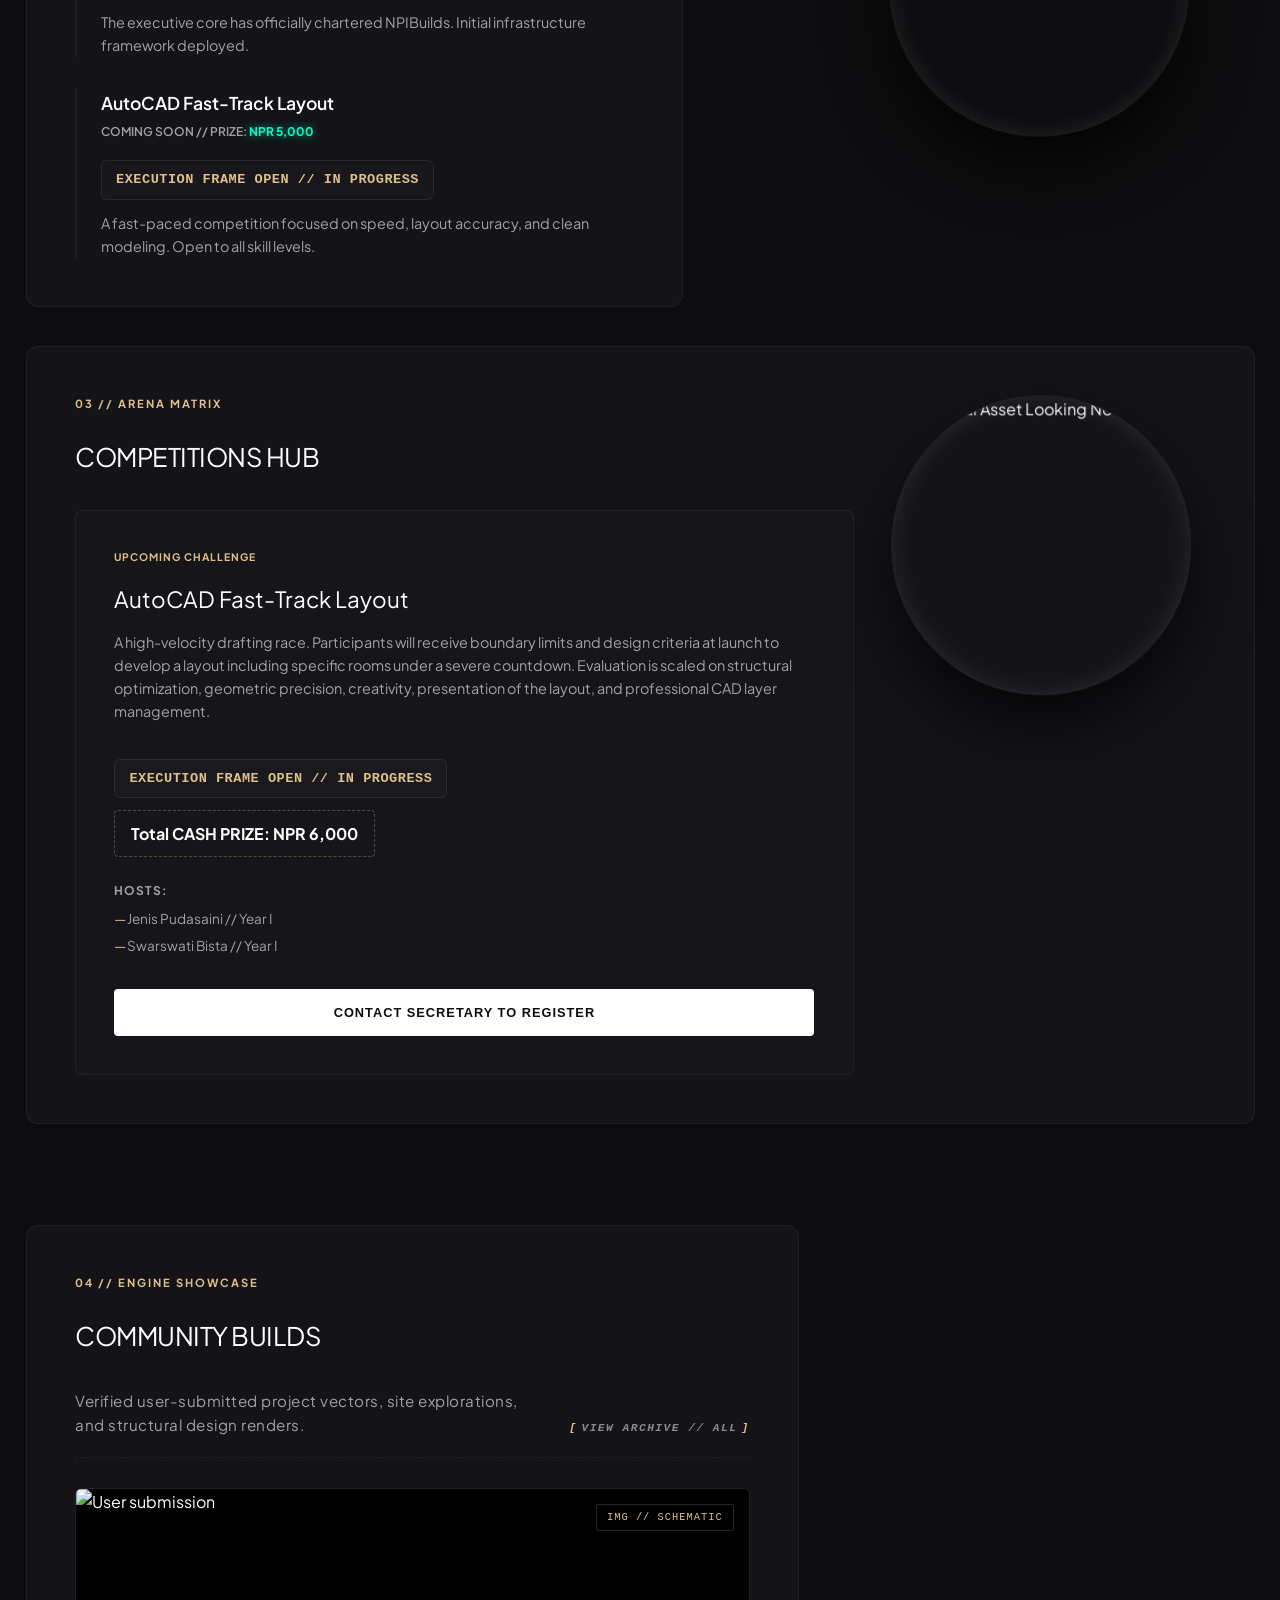
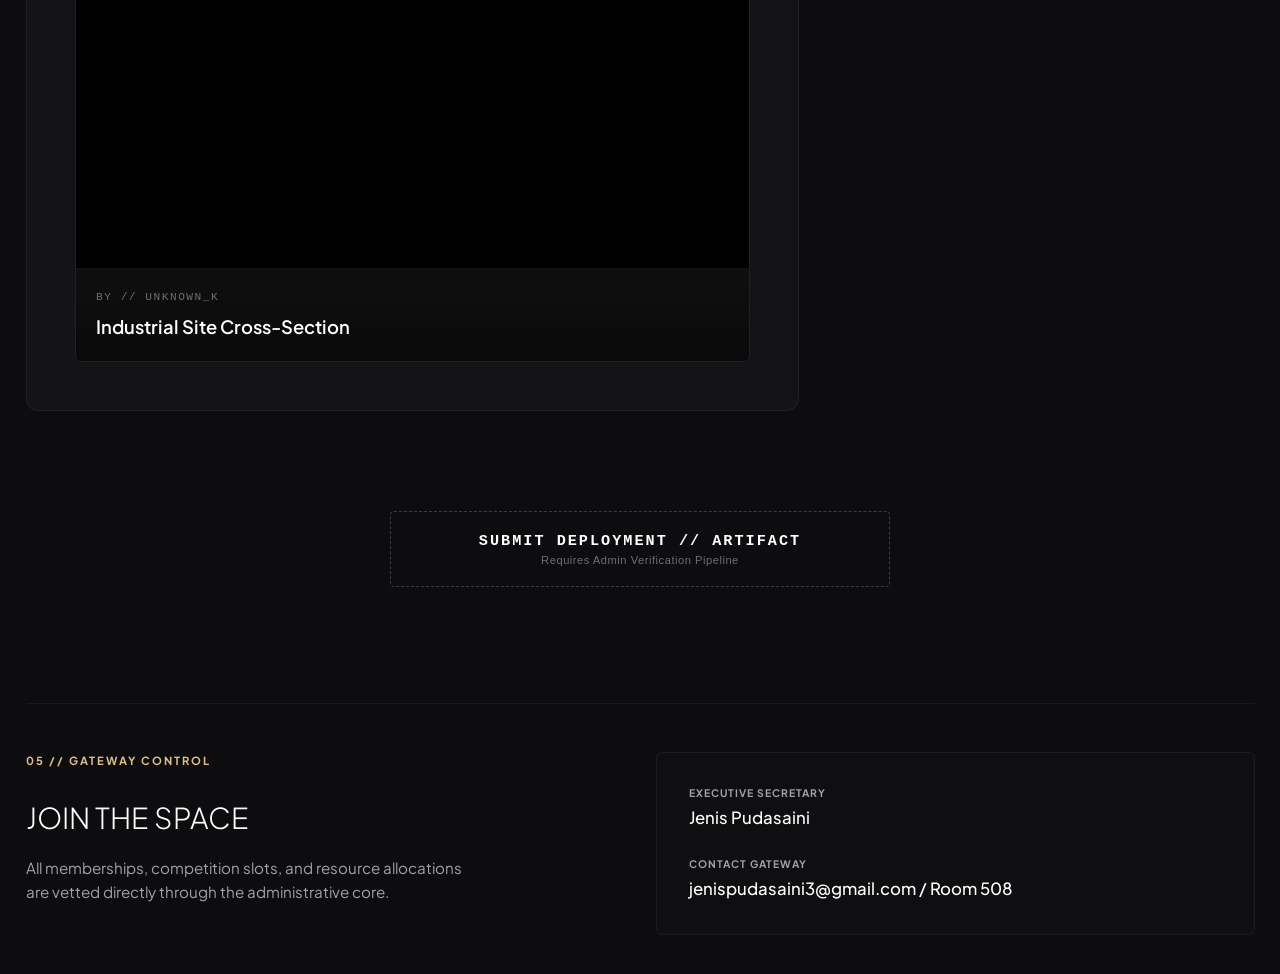
==== commit b0f655a0: "fixed bubble problem" ====
--- a/index.html
+++ b/index.html
@@ -252,7 +252,6 @@
             </a>
         </div>
     </div>
-
 
 
     
--- a/CSS/style.css
+++ b/CSS/style.css
@@ -968,13 +968,13 @@
 
 /* Anchor baselines down the right column field */
 .bubble-node-1 {
-    top: 149%;
-    right: 15%;
+    top: 16%;
+    right: 18%;
 }
 
 .bubble-node-2 {
-    top: 235%;
-    right: 12%;
+    top: 40%;
+    right: 16%;
 }
 
 /* =========================================================================
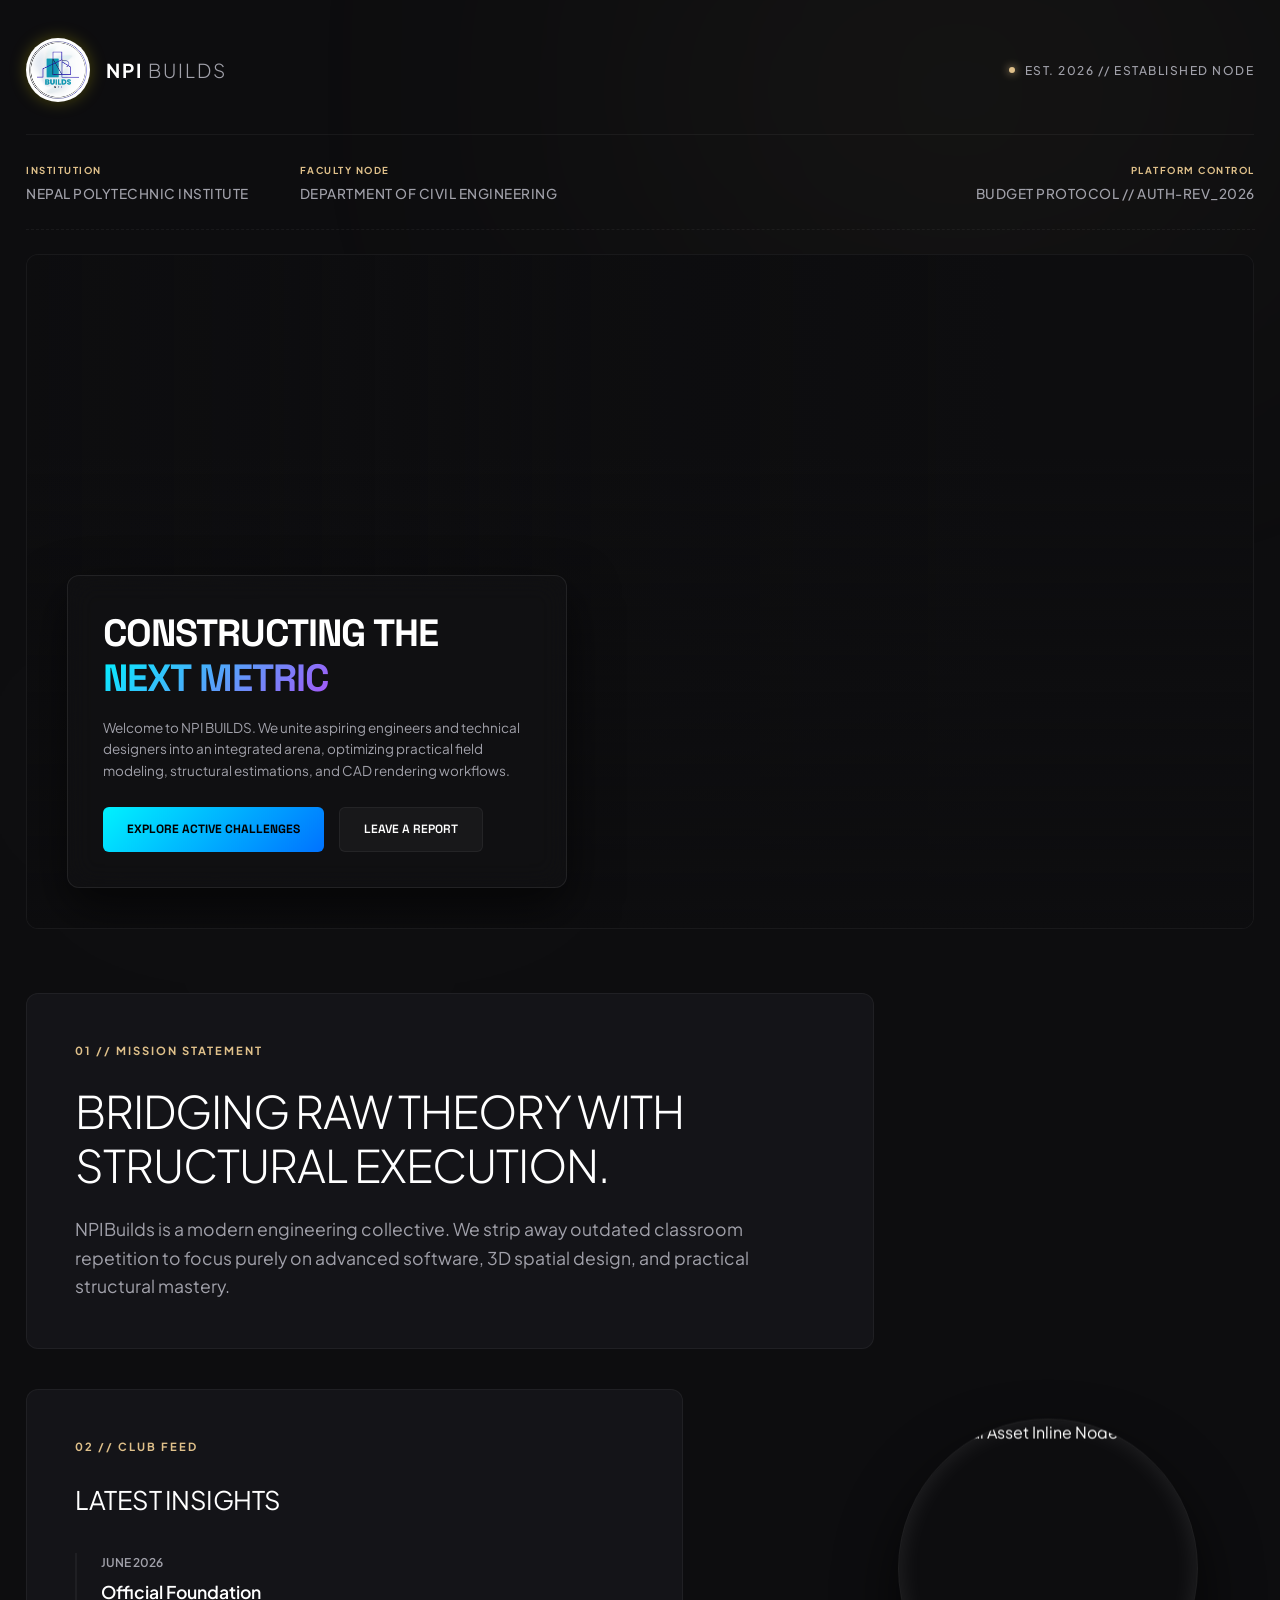
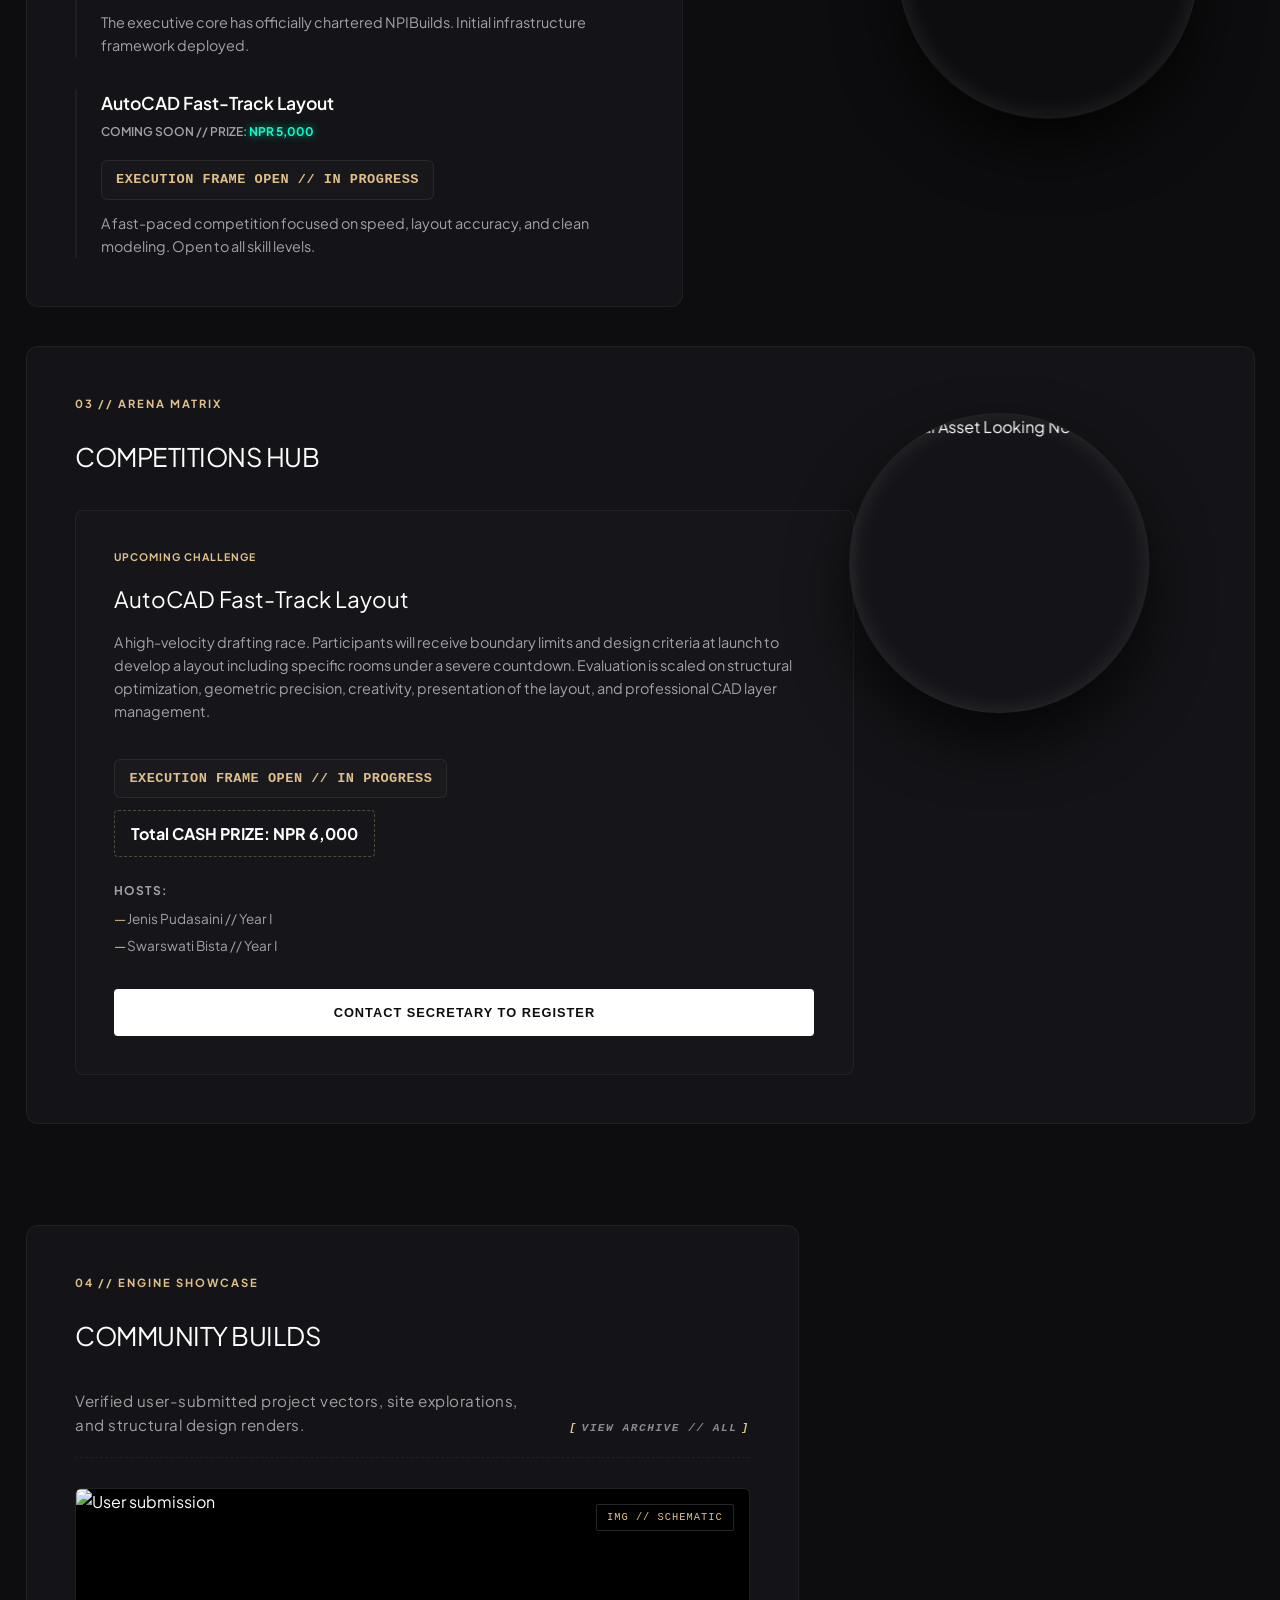
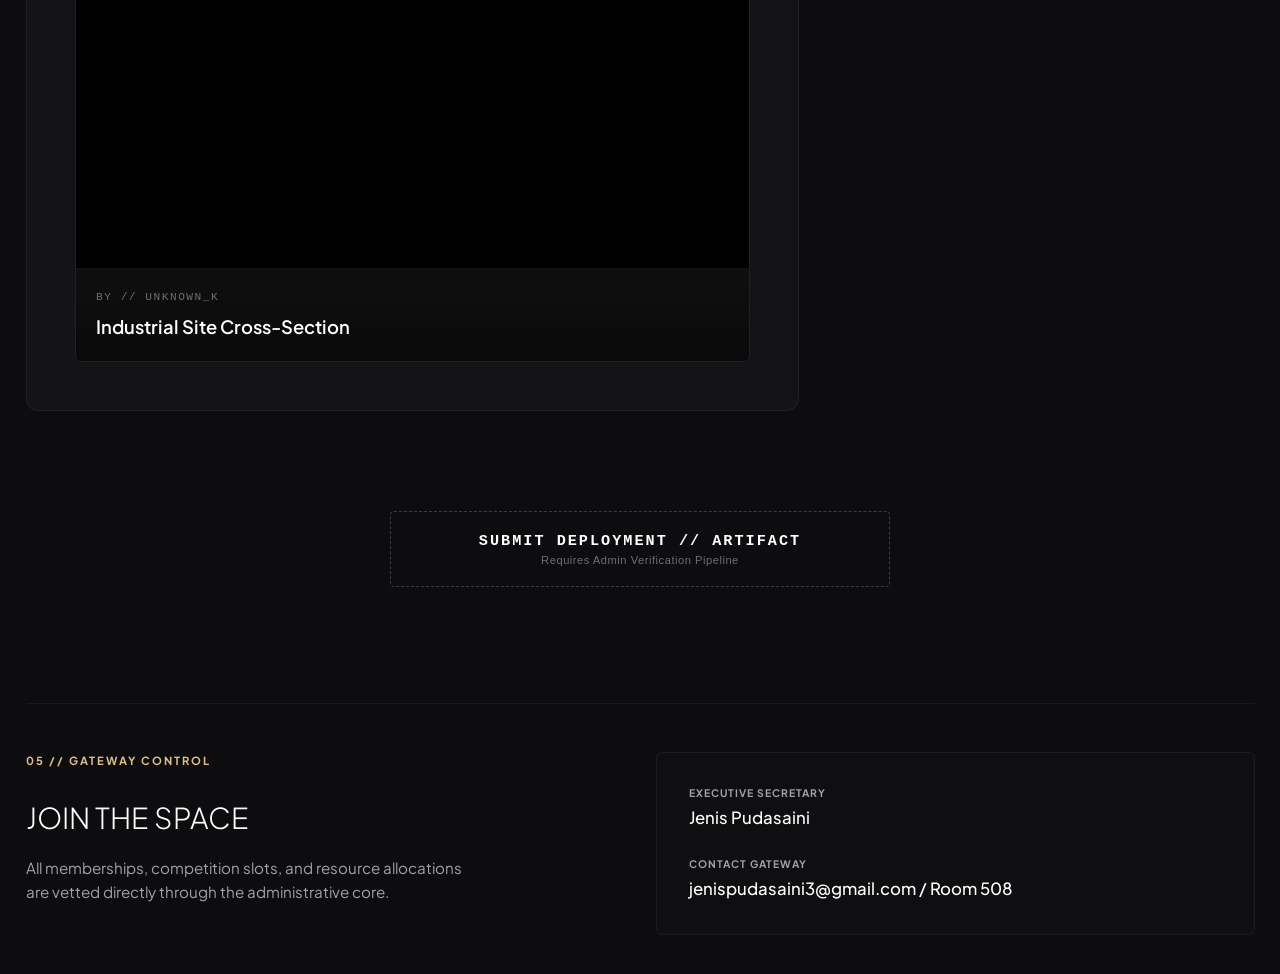
==== commit 066d6cec: "bubble is working on live server but now when pushed" ====
--- a/index.html
+++ b/index.html
@@ -290,13 +290,13 @@
     <!-- Floating Bubbles Section -->
 
     <div class="floating-bubbles-container">
-        <div class="bubble-floating bubble-node-1" data-img="./NPI college/NPIindustrialinline.jpg" data-desc="[PLACEHOLDER] NPI Industrial Inline description line 1. <br> Inline description line 2.">
-            <img src="./NPI college/NPIindustrialinline.jpg" alt="Industrial Asset Inline Node">
-        </div>
-
-        <div class="bubble-floating bubble-node-2" data-img="./NPI college/NPIindustriallooking.jpg" data-desc="[PLACEHOLDER] NPI Industrial Looking description line 1. <br> Looking description line 2.">
-
-            <img src="./NPI college/NPIindustriallooking.jpg" alt="Industrial Asset Looking Node">
+        <div class="bubble-floating bubble-node-1" data-img="./NPI college/NPIindustrialinline.jpg" data-desc="[PLACEHOLDER] NPI Industrial Inline description line 1.  Inline description line 2.">
+            <img src="./NPI college/NPIindustriallooking.jpg" alt="Industrial Asset Inline Node">
+        </div>
+
+        <div class="bubble-floating bubble-node-2" data-img="./NPI college/NPIindustriallooking.jpg" data-desc="[PLACEHOLDER] NPI Industrial Looking description line 1.  Looking description line 2.">
+
+            <img src="./NPI college/NPIindustrialinline.jpg" alt="Industrial Asset Looking Node">
         </div>
     </div>
 
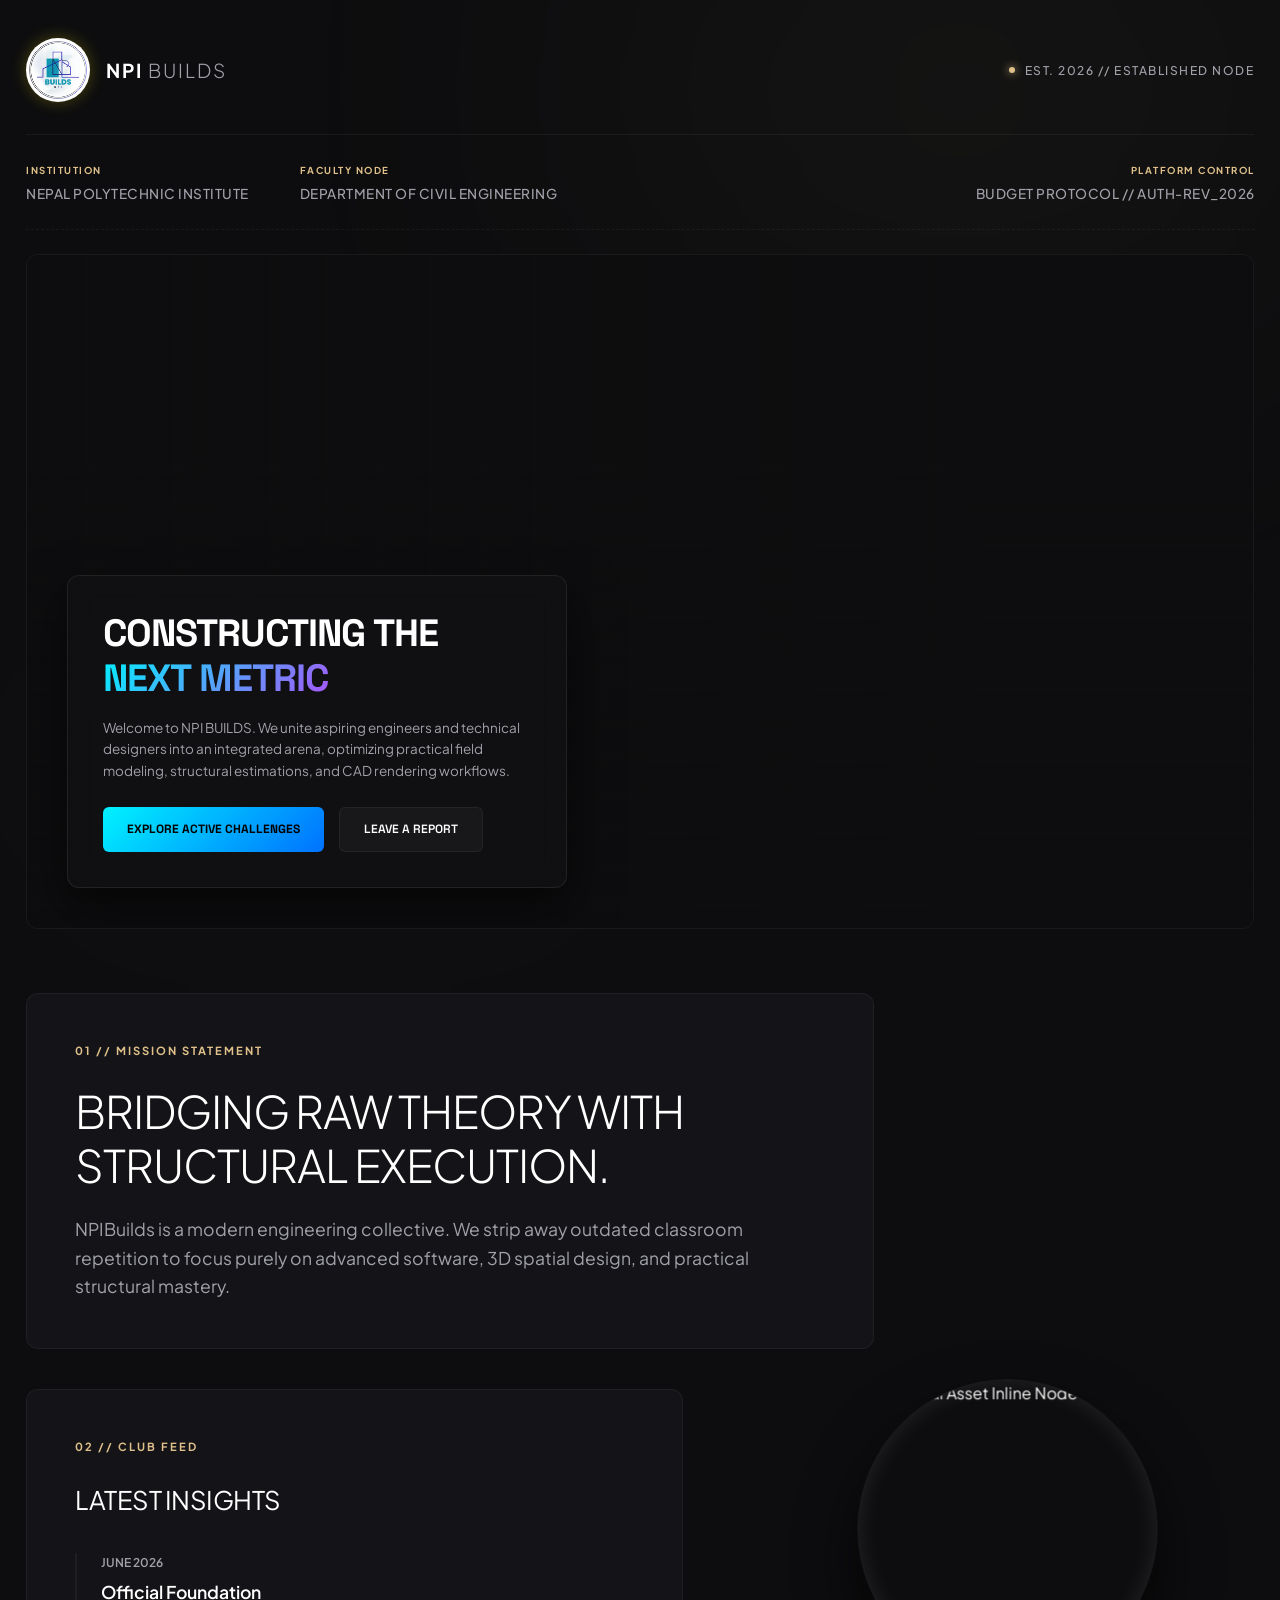
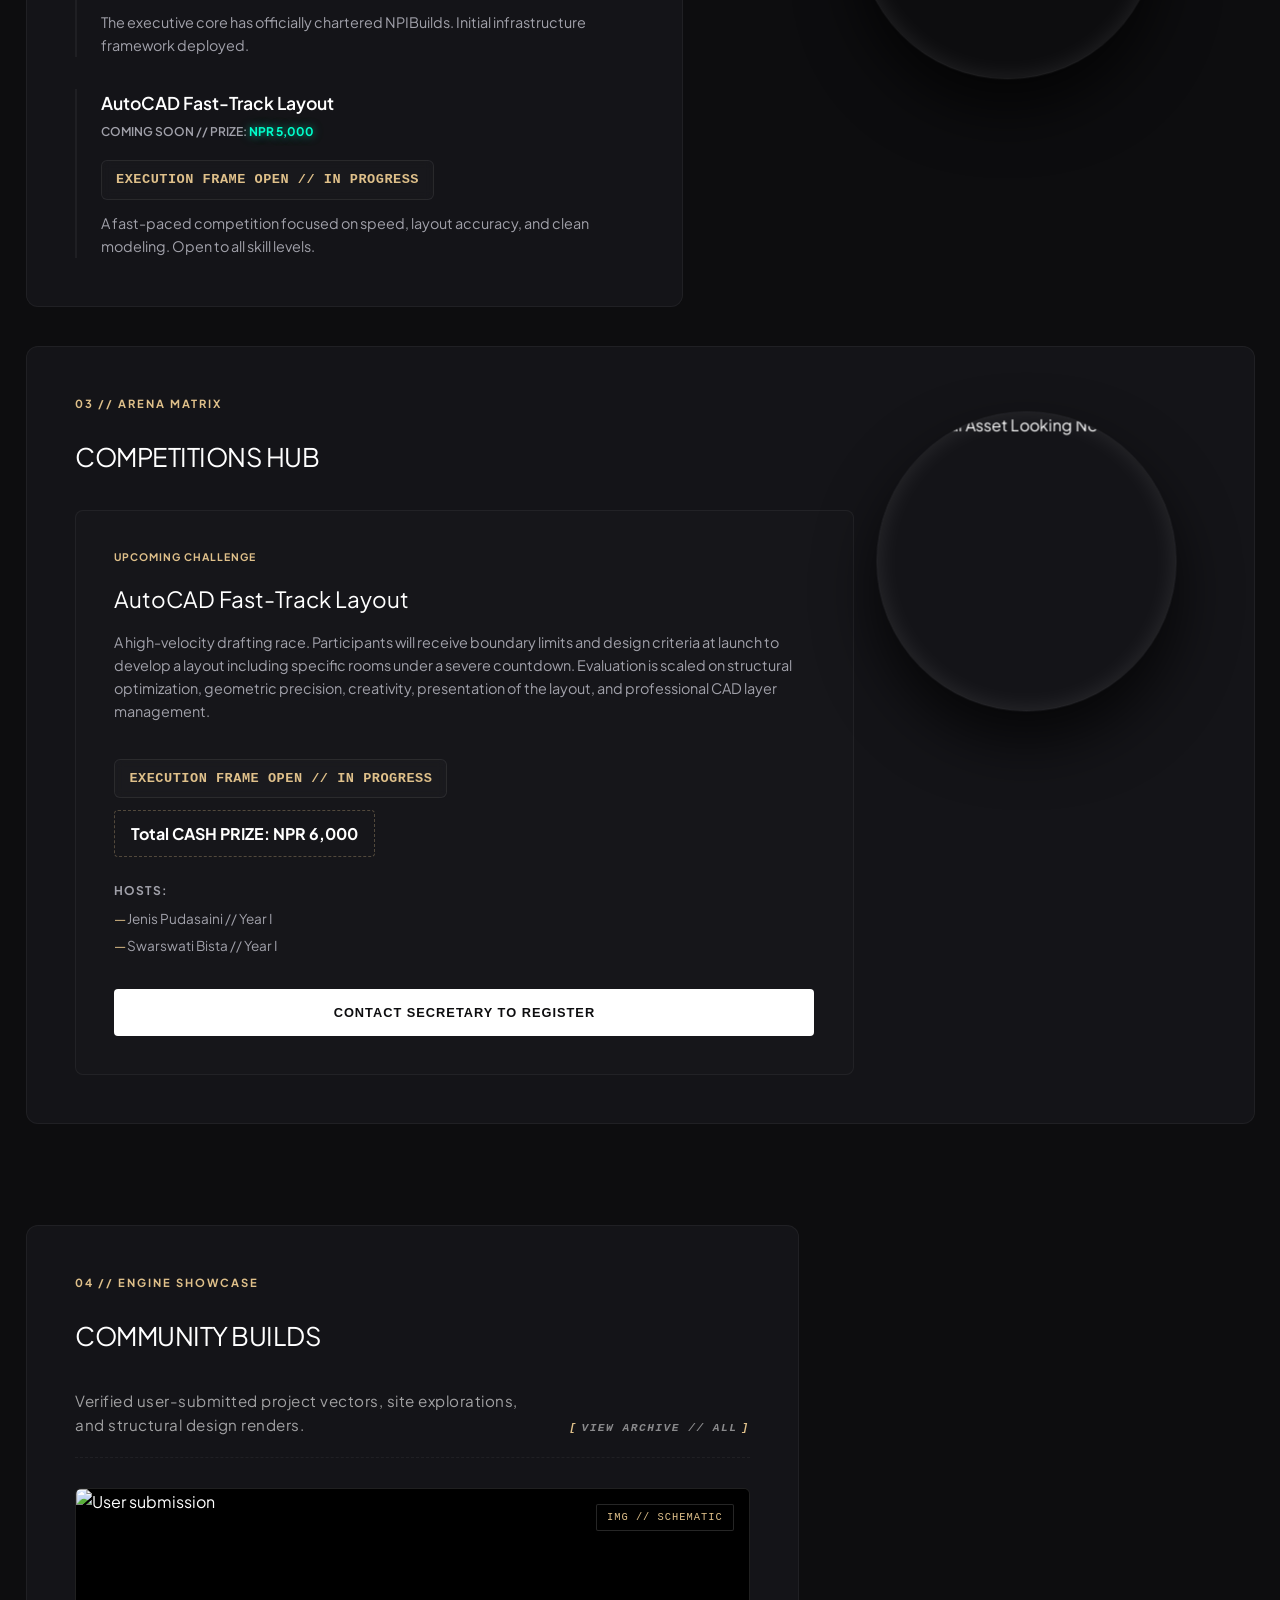
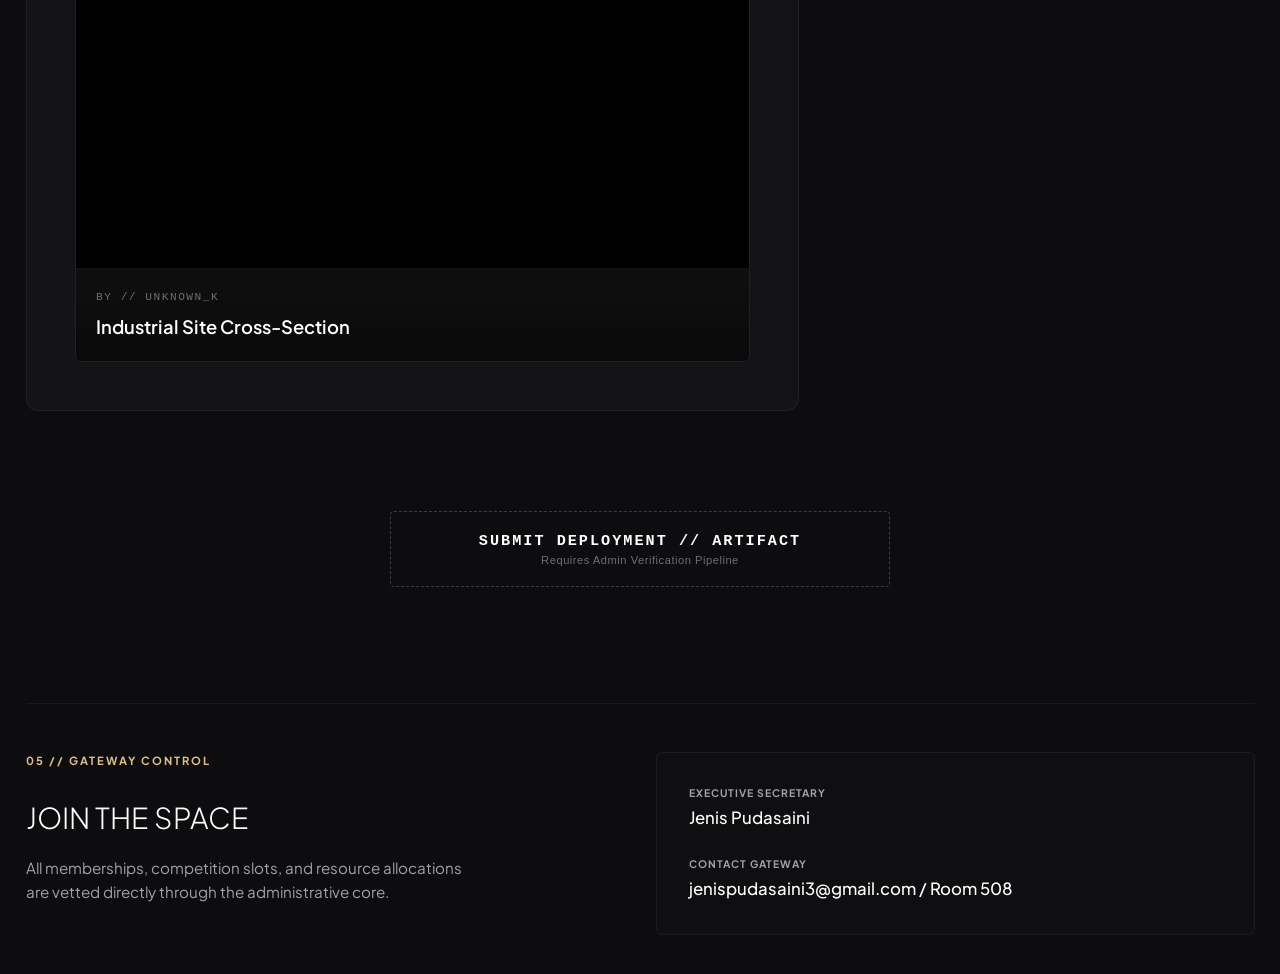
==== commit e5596cf1: "please be fixed bubble" ====
--- a/index.html
+++ b/index.html
@@ -16,7 +16,7 @@
         <header class="arch-header">
             <div class="brand-animate">
                 <a href="#" class="brand-link">
-                    <img src="./NPI college/Build.png" alt="NPI BUILD Logo" class="brand-logo"> 
+                    <img src="./images-resources/Build.png" alt="NPI BUILD Logo" class="brand-logo"> 
                     <div class="brand">NPI <span class="thin">BUILDS</span></div>
                 </a>
             </div>
@@ -225,7 +225,7 @@
     <div class="showcase-display-track">
         <div class="showcase-card video-node">
             <div class="media-container">
-                <video src="./NPI college/project_render_01.mp4" autoplay loop muted playsinline class="showcase-media"></video>
+                <video src="./images-resources/project_render_01.mp4" autoplay loop muted playsinline class="showcase-media"></video>
                 <div class="media-type-badge">MP4 // RENDER</div>
             </div>
             <div class="showcase-meta-panel">
@@ -259,7 +259,7 @@
     <div class="showcase-display-track">
         <div class="showcase-card image-node">
             <div class="media-container">
-                <img src="./NPI college/NPIindustriallooking.jpg" alt="User submission" class="showcase-media">
+                <img src="./images-resources/NPIindustriallooking.jpg" alt="User submission" class="showcase-media">
                 <div class="media-type-badge">IMG // SCHEMATIC</div>
             </div>
             <div class="showcase-meta-panel">
@@ -290,13 +290,13 @@
     <!-- Floating Bubbles Section -->
 
     <div class="floating-bubbles-container">
-        <div class="bubble-floating bubble-node-1" data-img="./NPI college/NPIindustrialinline.jpg" data-desc="[PLACEHOLDER] NPI Industrial Inline description line 1.  Inline description line 2.">
-            <img src="./NPI college/NPIindustriallooking.jpg" alt="Industrial Asset Inline Node">
-        </div>
-
-        <div class="bubble-floating bubble-node-2" data-img="./NPI college/NPIindustriallooking.jpg" data-desc="[PLACEHOLDER] NPI Industrial Looking description line 1.  Looking description line 2.">
-
-            <img src="./NPI college/NPIindustrialinline.jpg" alt="Industrial Asset Looking Node">
+        <div class="bubble-floating bubble-node-1" data-img="./images-resources/NPIindustrialinline.jpg" data-desc="[PLACEHOLDER] NPI Industrial Inline description line 1.  Inline description line 2.">
+            <img src="./images-resources/NPIindustriallooking.jpg" alt="Industrial Asset Inline Node">
+        </div>
+
+        <div class="bubble-floating bubble-node-2" data-img="./images-resources/NPIindustriallooking.jpg" data-desc="[PLACEHOLDER] NPI Industrial Looking description line 1.  Looking description line 2.">
+
+            <img src="./images-resources/NPIindustrialinline.jpg" alt="Industrial Asset Looking Node">
         </div>
     </div>
 
--- a/CSS/style.css
+++ b/CSS/style.css
@@ -192,13 +192,13 @@
 }
 
 .Mainslide-1 {
-    background-image: url('../NPI college/Whole grp likely banner uneditted.jpg');
+    background-image: url('../images-resources/Whole grp likely banner uneditted.jpg');
     background-position: center 105%;              /* Focal vertical height displacement node alignment */
     animation-delay: 0s;
 }
 
 .Mainslide-2 {
-    background-image: url('../NPI college/small exicted group photo uneditted possible banner.jpg');
+    background-image: url('../images-resources/small exicted group photo uneditted possible banner.jpg');
     background-position: center 78%;               /* Focal vertical height displacement node alignment */
     animation-delay: 6s;
 }
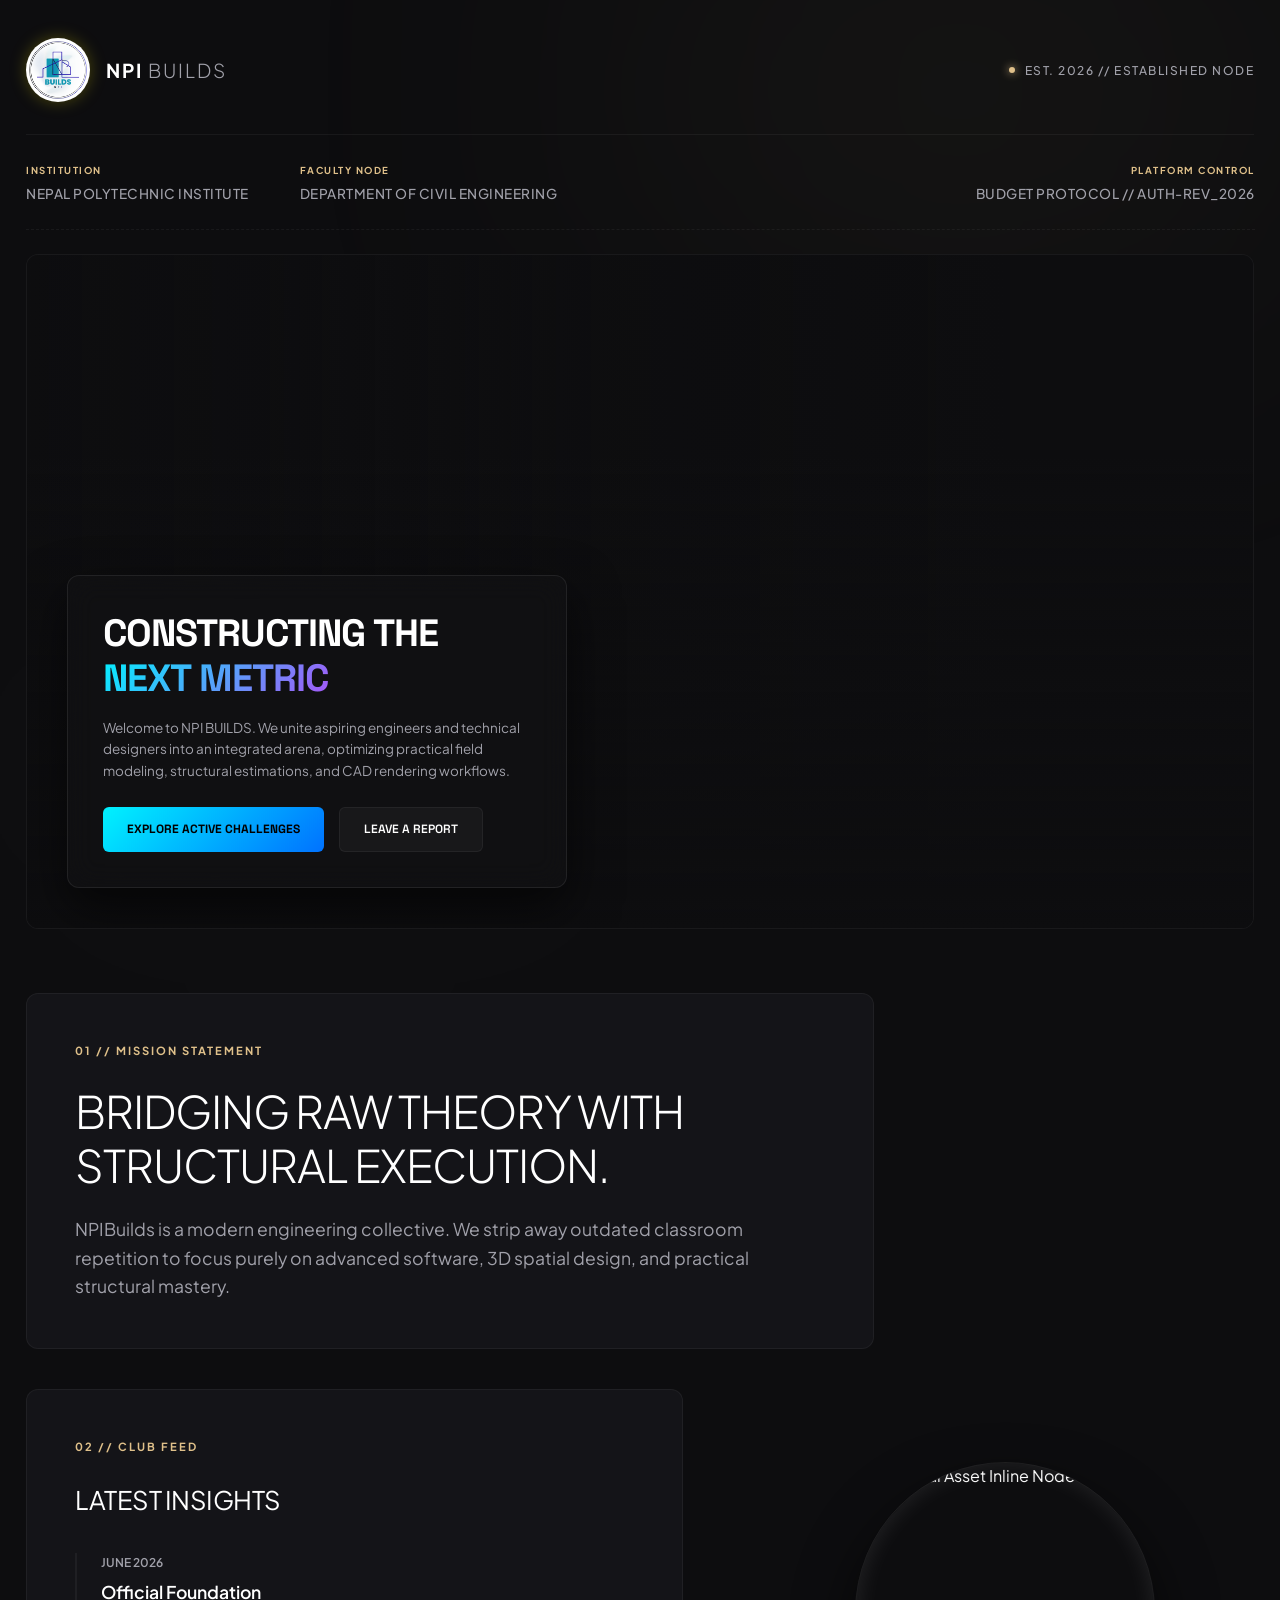
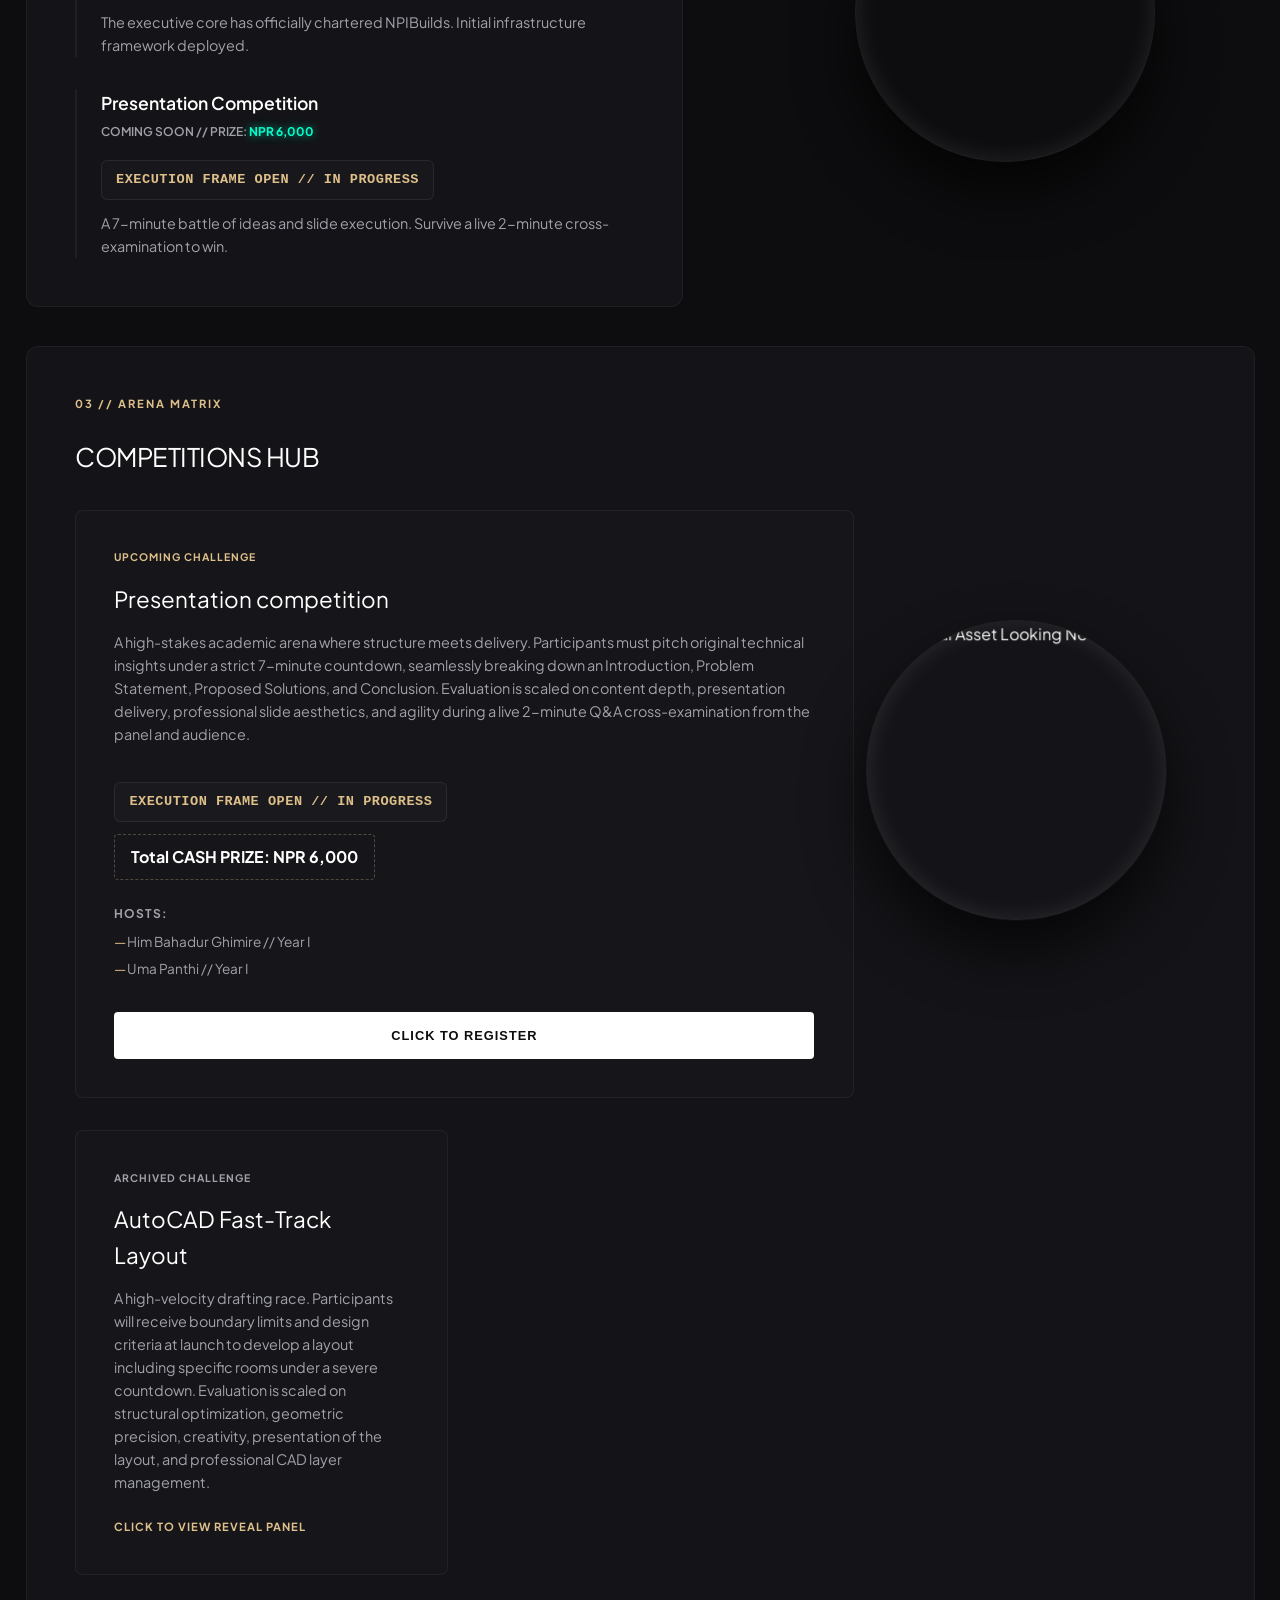
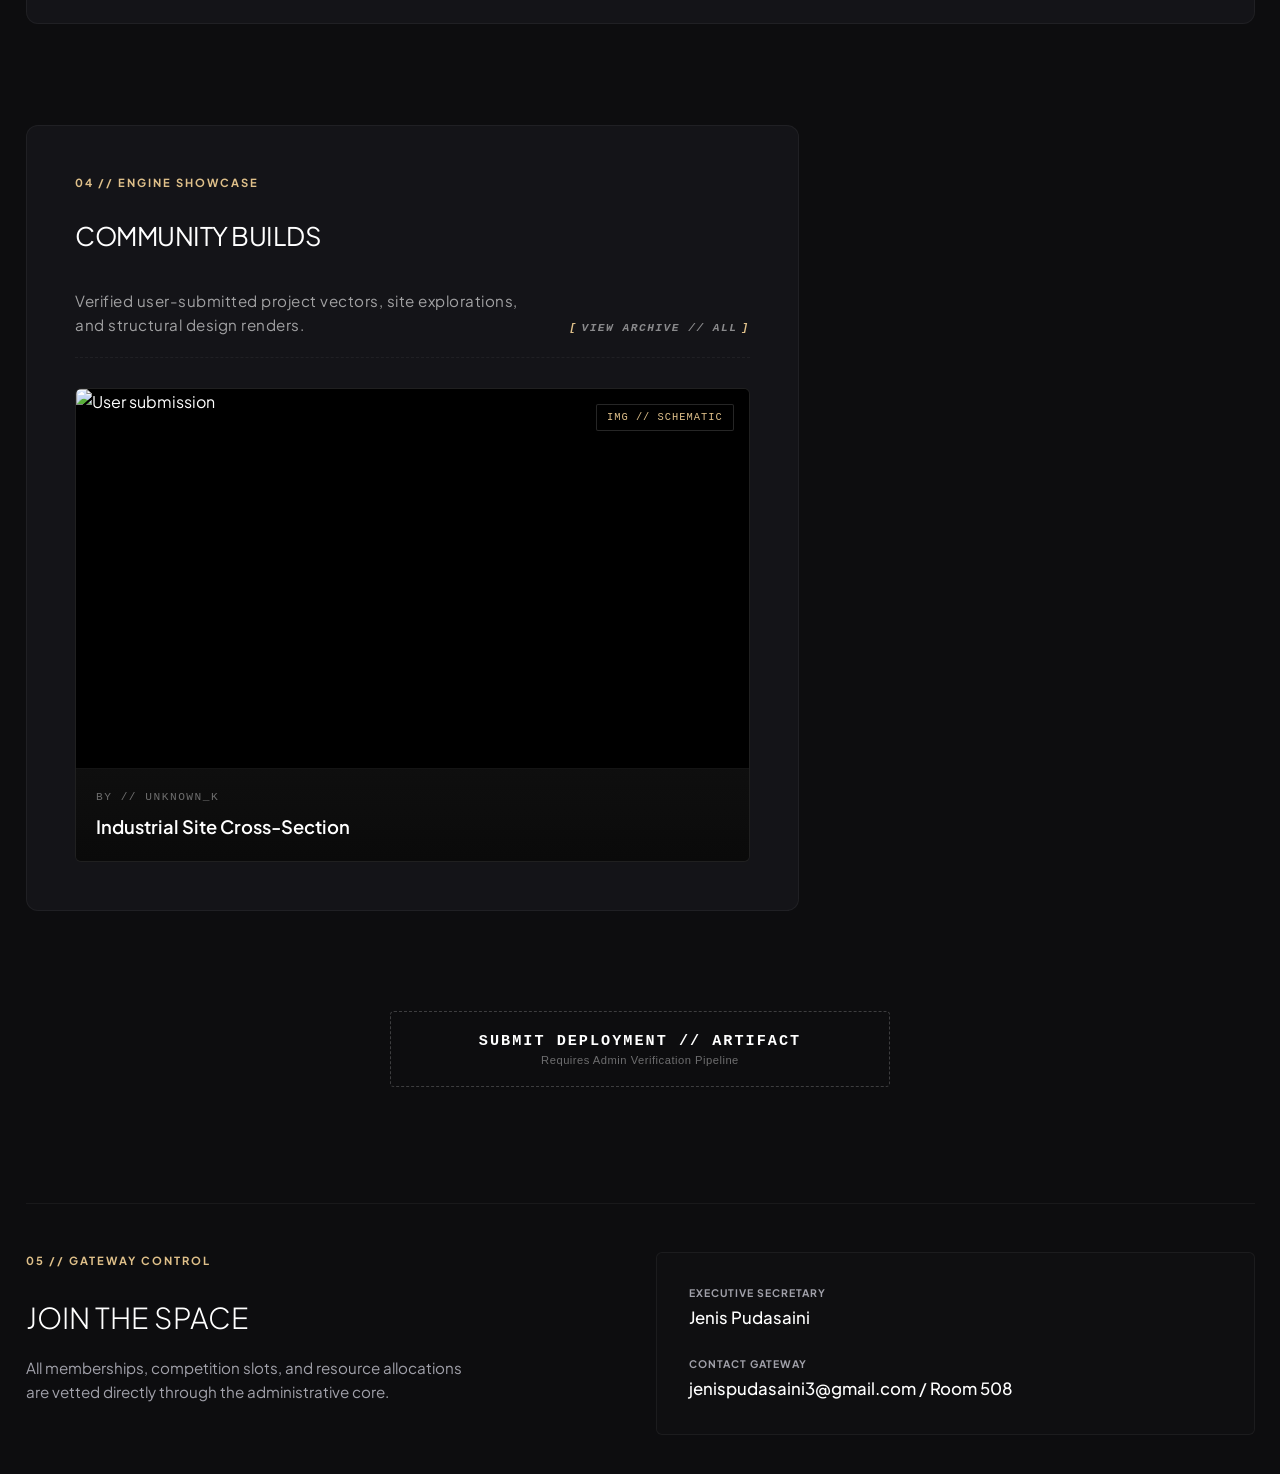
==== commit a2f91dd9: "no db" ====
--- a/index.html
+++ b/index.html
@@ -84,22 +84,22 @@
                 <p>The executive core has officially chartered NPIBuilds. Initial infrastructure framework deployed.</p>
             </div>
             <div class="feed-item">
-                <h4>AutoCAD Fast-Track Layout</h4>
-                <span class="feed-date">COMING SOON // PRIZE: <span class="neongreen-text">NPR 5,000</span></span>
-
-
-                <div class="matrix-countdown" data-target="2026-06-30T13:00:00+05:45">
-                    <div class="countdown-segment"><span class="days">00</span><label>DD</label></div>
-                    <div class="countdown-divider">:</div>
-                    <div class="countdown-segment"><span class="hours">00</span><label>HH</label></div>
-                    <div class="countdown-divider">:</div>
-                    <div class="countdown-segment"><span class="minutes">00</span><label>MM</label></div>
+                <h4>Presentation Competition</h4> 
+                <span class="feed-date">COMING SOON // PRIZE: <span class="neongreen-text">NPR 6,000</span></span>
+
+
+                <div class="matrix-countdown" data-days="10" data-hours="4" data-minutes="30" data-seconds="0" data-auto-reset="true">
+                    <div class="countdown-segment"><span class="days">10</span><label>DD</label></div>
+                    <div class="countdown-divider">:</div>
+                    <div class="countdown-segment"><span class="hours">04</span><label>HH</label></div>
+                    <div class="countdown-divider">:</div>
+                    <div class="countdown-segment"><span class="minutes">30</span><label>MM</label></div>
                     <div class="countdown-divider">:</div>
                     <div class="countdown-segment"><span class="seconds">00</span><label>SS</label></div>
                 </div> 
 
 
-                <p>A fast-paced competition focused on speed, layout accuracy, and clean modeling. Open to all skill levels.</p>
+                <p>A 7-minute battle of ideas and slide execution. Survive a live 2-minute cross-examination to win.</p>
             </div>
         </div>
     </section>
@@ -130,12 +130,13 @@
         <div class="comp-card upcoming" style="grid-column: 1 / -1;">
             <div class="card-status">UPCOMING CHALLENGE</div>
 
-            <h3>AutoCAD Fast-Track Layout</h3>
+            <h3>Presentation competition</h3>
 
             <p class="comp-details" style="max-width: 100%;">
-                A high-velocity drafting race. Participants will receive boundary limits and design criteria at launch to develop a layout including specific rooms under a severe countdown. Evaluation is scaled on structural optimization, geometric precision, creativity, presentation of the layout, and professional CAD layer management.
+                
+A high-stakes academic arena where structure meets delivery. Participants must pitch original technical insights under a strict 7-minute countdown, seamlessly breaking down an Introduction, Problem Statement, Proposed Solutions, and Conclusion. Evaluation is scaled on content depth, presentation delivery, professional slide aesthetics, and agility during a live 2-minute Q&A cross-examination from the panel and audience.
+
             </p>
-
             <div class="matrix-countdown" data-target="2026-06-30T13:00:00+05:45">
                 
              
@@ -143,12 +144,12 @@
                         <!-- live countdown -->
                         <!-- live countdown -->
 
-                <div class="matrix-countdown" data-target="2026-06-30T13:00:00+05:45">
-                    <div class="countdown-segment"><span class="days">00</span><label>DD</label></div>
-                    <div class="countdown-divider">:</div>
-                    <div class="countdown-segment"><span class="hours">00</span><label>HH</label></div>
-                    <div class="countdown-divider">:</div>
-                    <div class="countdown-segment"><span class="minutes">00</span><label>MM</label></div>
+                <div class="matrix-countdown" data-days="10" data-hours="4" data-minutes="30" data-seconds="0" data-auto-reset="true">
+                    <div class="countdown-segment"><span class="days">10</span><label>DD</label></div>
+                    <div class="countdown-divider">:</div>
+                    <div class="countdown-segment"><span class="hours">04</span><label>HH</label></div>
+                    <div class="countdown-divider">:</div>
+                    <div class="countdown-segment"><span class="minutes">30</span><label>MM</label></div>
                     <div class="countdown-divider">:</div>
                     <div class="countdown-segment"><span class="seconds">00</span><label>SS</label></div>
                 </div> 
@@ -162,30 +163,29 @@
             <div class="participants-list">
                 <h5>HOSTS:</h5>
                 <ul>
-                    <li>Jenis Pudasaini // Year I</li>
-                    <li>Swarswati Bista // Year I</li>
+                    <li>Him Bahadur Ghimire // Year I</li>
+                    <li>Uma Panthi // Year I</li>
                 </ul>
             </div>
 
-            <a href="contact/contact.html" style="text-decoration: none; display: block; width: 100%;">
+            <a href="https://docs.google.com/forms/d/e/1FAIpQLSfzssPtRUp4XvfXc_Hu3_OQXC5ZkWodzJD9hdmFKuPhNcuBSw/viewform" style="text-decoration: none; display: block; width: 100%;">
                 <button class="btn-action" style="width: 100%; cursor: pointer;">
-                    CONTACT SECRETARY TO REGISTER
+                    CLICK TO REGISTER
                 </button>
             </a>
         </div>
 
-        <!-- past challengees card -->
-        <!-- past challengees card -->
-        <!-- past challengees card -->
-        <!-- past challengees card -->
-
-
-
-        <!--
+
+
+
+        <!-- past challengees card -->
+        <!-- past challengees card -->
+        <!-- past challengees card -->
+        <!-- past challengees card -->
         <div class="comp-card past" onclick="toggleWinnerPanel(this)">
             <div class="card-status">ARCHIVED CHALLENGE</div>
-            <h3>AutoCAD ph ph ph</h3>
-            <p class="comp-details">placeholder ipsum dolor sit seucy boi amet, consectetur adipiscing elit. Sed do eiusmod tempor sweety incididunt ut labore et dolore magna aliqua. placeholder</p>
+            <h3>AutoCAD Fast-Track Layout</h3>
+            <p class="comp-details">A high-velocity drafting race. Participants will receive boundary limits and design criteria at launch to develop a layout including specific rooms under a severe countdown. Evaluation is scaled on structural optimization, geometric precision, creativity, presentation of the layout, and professional CAD layer management.</p>
 
             <div class="click-prompt">CLICK TO VIEW REVEAL PANEL</div>
 
@@ -193,13 +193,23 @@
                 <div class="drawer-divider"></div>
                 <div class="winner-profile">
                     <span class="winner-label">CHAMPION</span>
-                    <h4>Jenis Pudasaini🎉 (Placeholder)</h4>
-                    <p class="winner-meta">Completed in 42 Minutes // Zero Blueprint Overlaps</p>
-                    <div class="prize-claimed">PRIZE CLAIMED: NPR 30,000</div>
+                    <h4>Him Bahadur Ghimire🎉 <span class="neongreen-text">NPR 3,000</span></span> (FIRST)</h4>
+                    <h4>Sakshyam Lamichhane🎉 <span class="neongreen-text">NPR 2,000</span></span> (SECOND)</h4>
+                    <h4>Bishal Kumar Lamichhane🎉 and <br>Sanish Kushwaha🎉 <span class="neongreen-text">NPR 1,000</span></span> (THIRD)</h4>
+                    <p class="winner-meta">Completed in 90 Minutes // Zero Blueprint Overlaps</p>
+                    <div class="prize-claimed">TOTAL PRIZE CLAIMED: NPR 6,000</div>
                 </div>
             </div>
         </div>
-        -->
+        <!-- past challengees card -->
+        <!-- past challengees card -->
+        <!-- past challengees card -->
+        <!-- past challengees card -->
+
+
+
+
+        
 
     </div>
 </section>
@@ -290,12 +300,16 @@
     <!-- Floating Bubbles Section -->
 
     <div class="floating-bubbles-container">
-        <div class="bubble-floating bubble-node-1" data-img="./images-resources/NPIindustrialinline.jpg" data-desc="[PLACEHOLDER] NPI Industrial Inline description line 1.  Inline description line 2.">
+        <div class="bubble-floating bubble-node-1" data-img="./images-resources/NPIindustrialinline.jpg" data-desc="NPI Industrial Inline description details.">
+
+
             <img src="./images-resources/NPIindustriallooking.jpg" alt="Industrial Asset Inline Node">
         </div>
 
+
+
+
         <div class="bubble-floating bubble-node-2" data-img="./images-resources/NPIindustriallooking.jpg" data-desc="[PLACEHOLDER] NPI Industrial Looking description line 1.  Looking description line 2.">
-
             <img src="./images-resources/NPIindustrialinline.jpg" alt="Industrial Asset Looking Node">
         </div>
     </div>
@@ -333,8 +347,6 @@
 
 
 
-<script src="https://cdn.jsdelivr.net/npm/@supabase/supabase-js@2"></script>
-
     <script src="JS/script.js"></script>
 </body>
 </html>
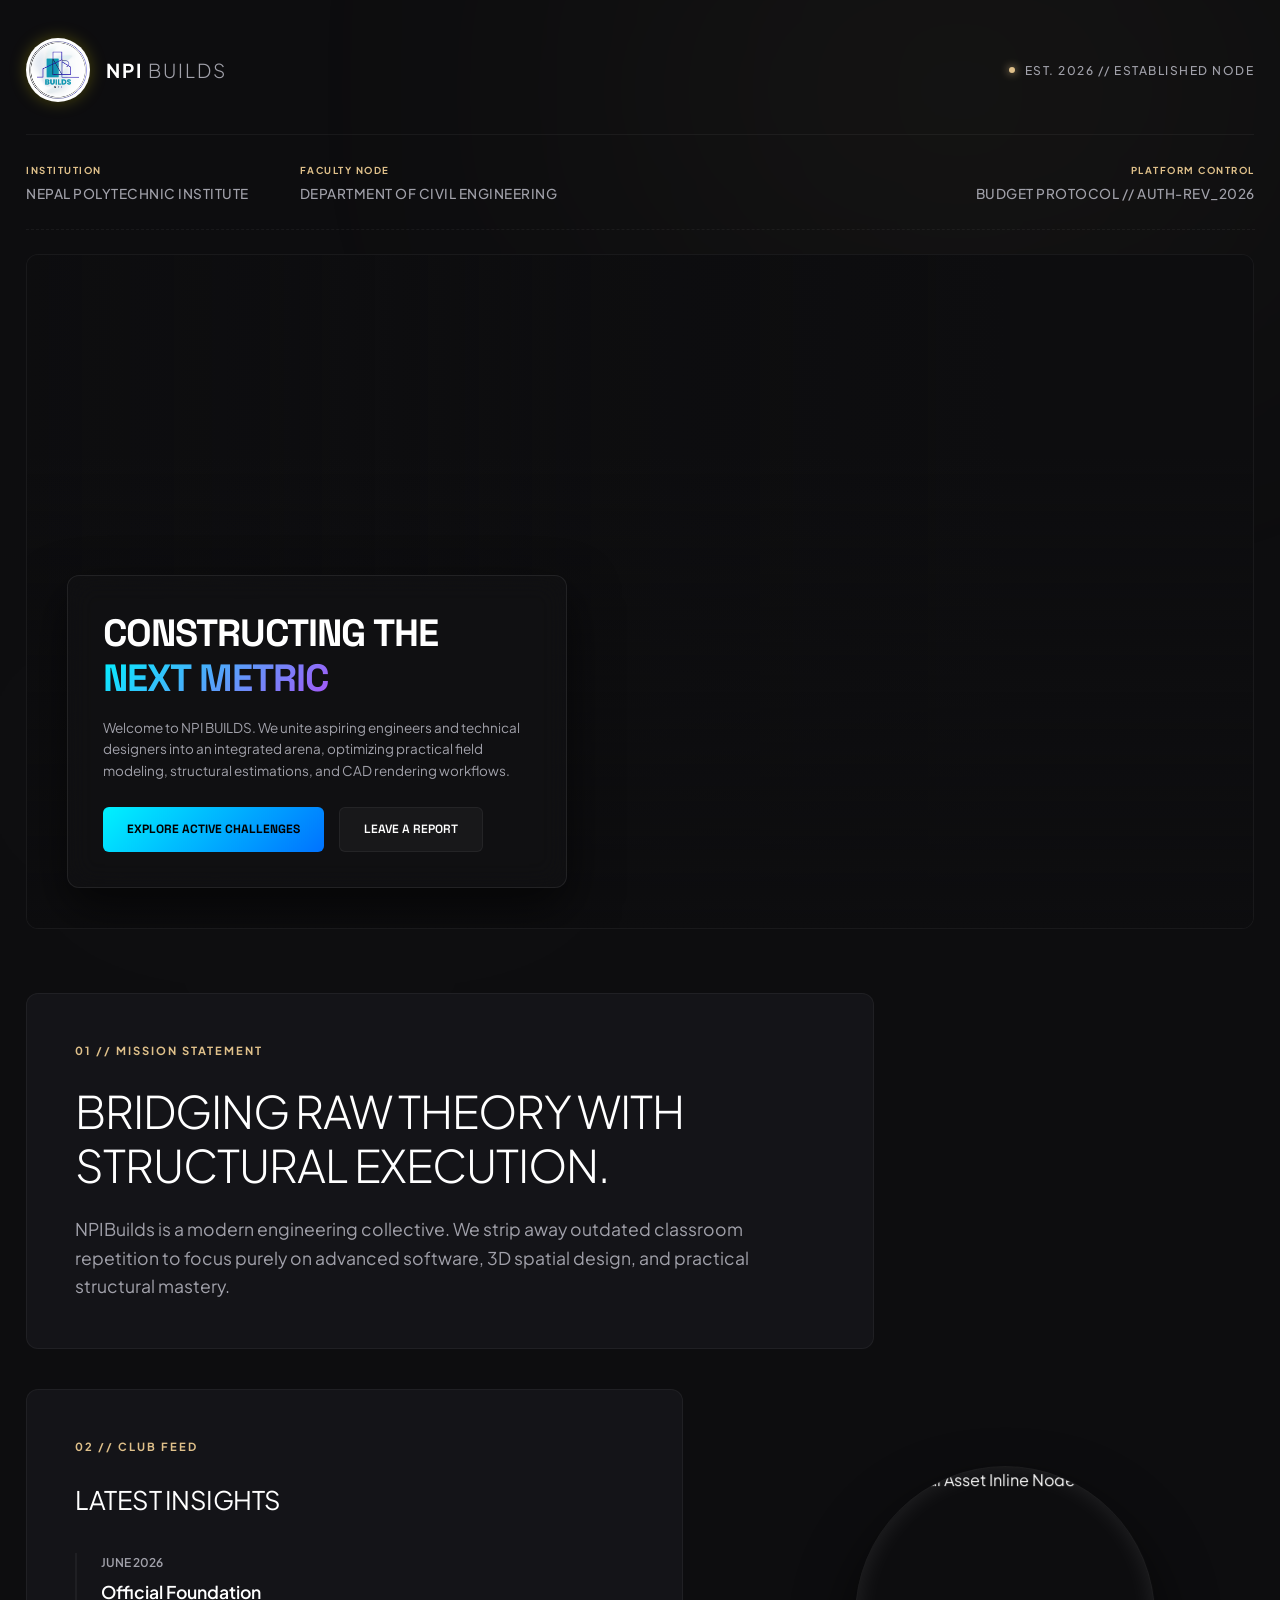
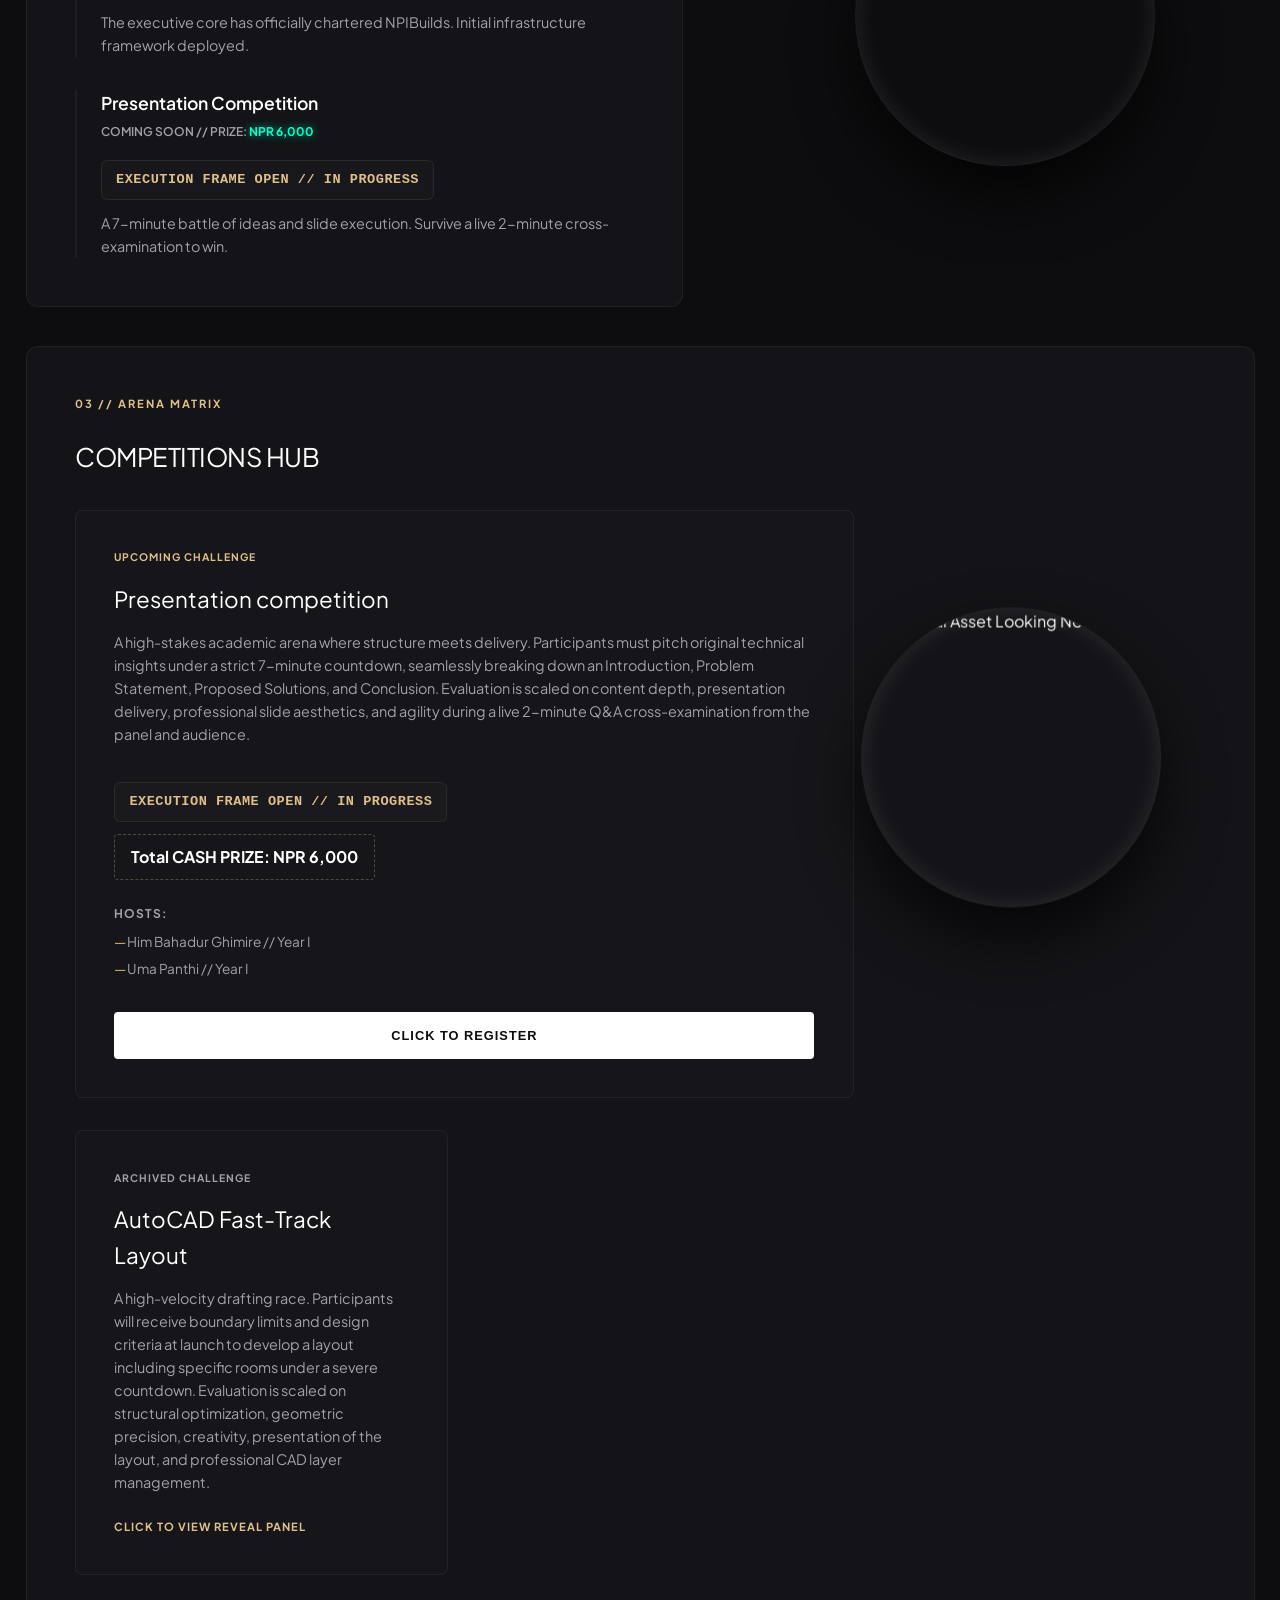
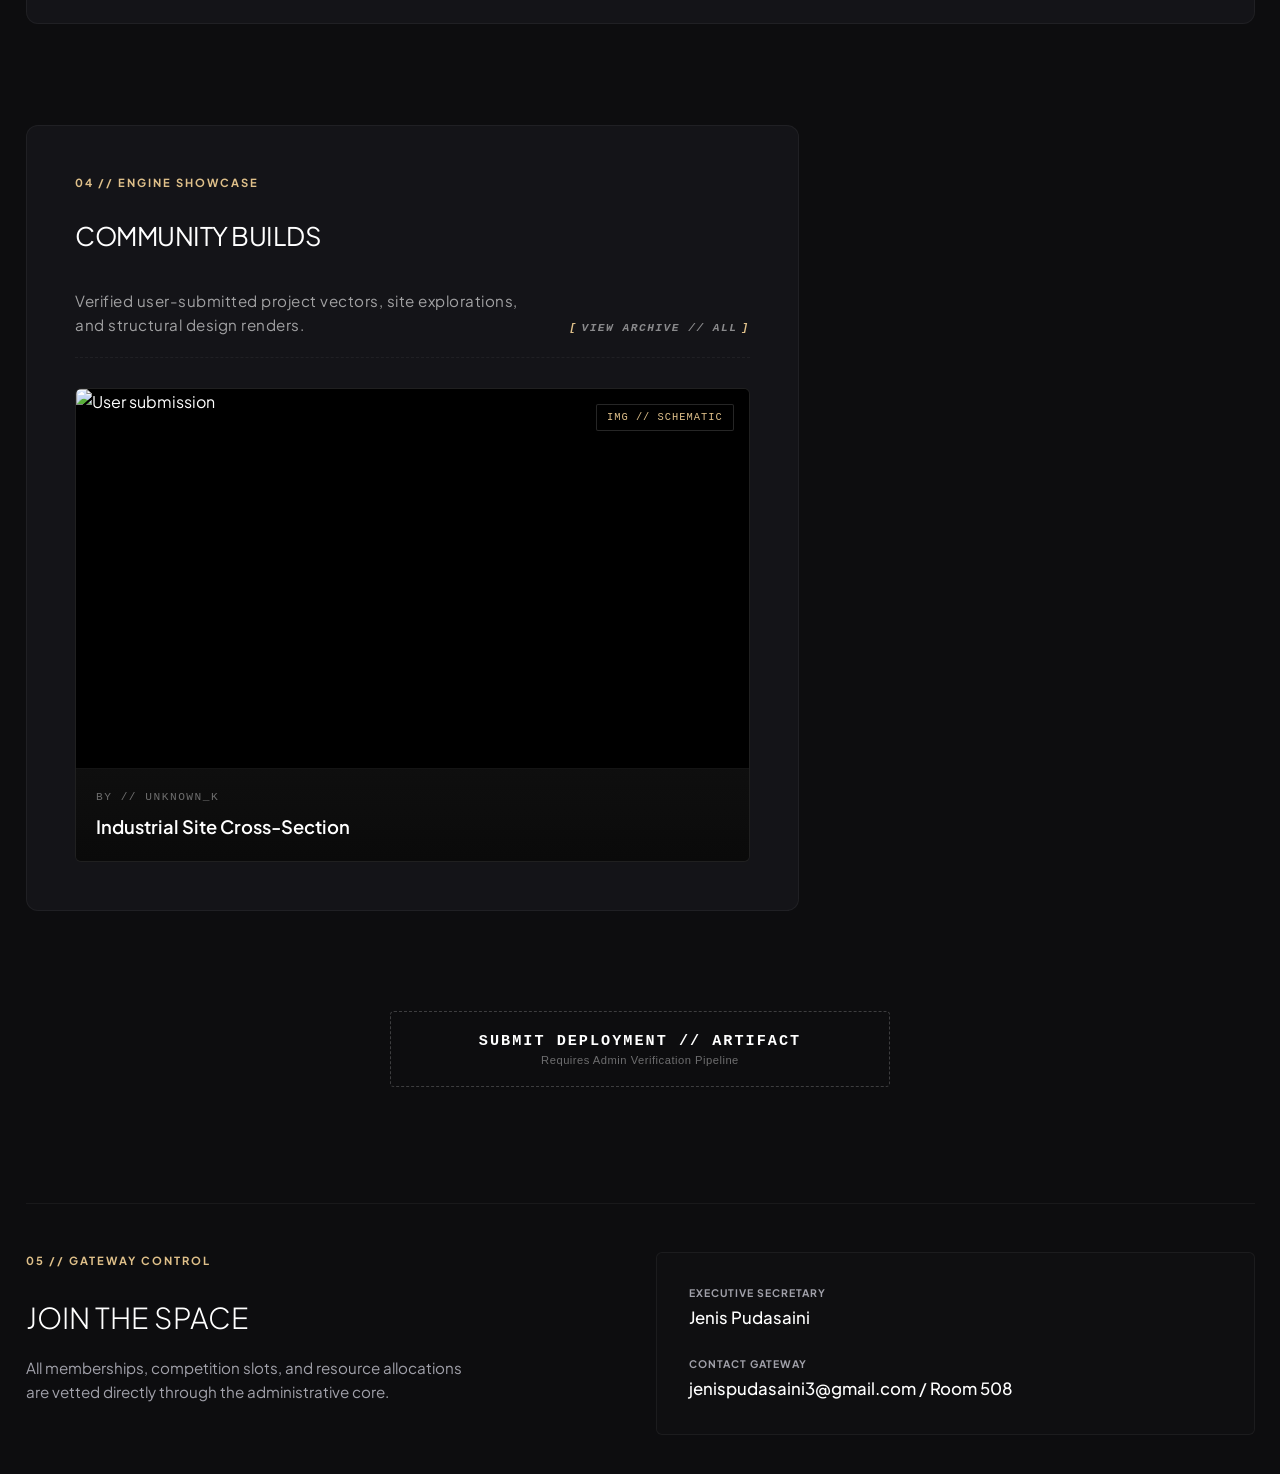
==== commit 35d72208: "minor bug fixes" ====
--- a/index.html
+++ b/index.html
@@ -127,36 +127,24 @@
         <!-- upcoming challenge card -->
         <!-- upcoming challenge card -->
 
-        <div class="comp-card upcoming" style="grid-column: 1 / -1;">
+       <div class="comp-card upcoming" style="grid-column: 1 / -1;">
             <div class="card-status">UPCOMING CHALLENGE</div>
 
             <h3>Presentation competition</h3>
 
             <p class="comp-details" style="max-width: 100%;">
-                
-A high-stakes academic arena where structure meets delivery. Participants must pitch original technical insights under a strict 7-minute countdown, seamlessly breaking down an Introduction, Problem Statement, Proposed Solutions, and Conclusion. Evaluation is scaled on content depth, presentation delivery, professional slide aesthetics, and agility during a live 2-minute Q&A cross-examination from the panel and audience.
-
+                A high-stakes academic arena where structure meets delivery. Participants must pitch original technical insights under a strict 7-minute countdown, seamlessly breaking down an Introduction, Problem Statement, Proposed Solutions, and Conclusion. Evaluation is scaled on content depth, presentation delivery, professional slide aesthetics, and agility during a live 2-minute Q&A cross-examination from the panel and audience.
             </p>
-            <div class="matrix-countdown" data-target="2026-06-30T13:00:00+05:45">
-                
-             
-                        <!-- live countdown -->
-                        <!-- live countdown -->
-                        <!-- live countdown -->
-
-                <div class="matrix-countdown" data-days="10" data-hours="4" data-minutes="30" data-seconds="0" data-auto-reset="true">
-                    <div class="countdown-segment"><span class="days">10</span><label>DD</label></div>
-                    <div class="countdown-divider">:</div>
-                    <div class="countdown-segment"><span class="hours">04</span><label>HH</label></div>
-                    <div class="countdown-divider">:</div>
-                    <div class="countdown-segment"><span class="minutes">30</span><label>MM</label></div>
-                    <div class="countdown-divider">:</div>
-                    <div class="countdown-segment"><span class="seconds">00</span><label>SS</label></div>
-                </div> 
-
-
-
-            </div>
+            
+            <div class="matrix-countdown">
+                <div class="countdown-segment"><span class="days">00</span><label>DD</label></div>
+                <div class="countdown-divider">:</div>
+                <div class="countdown-segment"><span class="hours">00</span><label>HH</label></div>
+                <div class="countdown-divider">:</div>
+                <div class="countdown-segment"><span class="minutes">00</span><label>MM</label></div>
+                <div class="countdown-divider">:</div>
+                <div class="countdown-segment"><span class="seconds">00</span><label>SS</label></div>
+            </div> 
 
             <div class="prize-tag">Total CASH PRIZE: NPR 6,000</div>
 
@@ -300,8 +288,7 @@
     <!-- Floating Bubbles Section -->
 
     <div class="floating-bubbles-container">
-        <div class="bubble-floating bubble-node-1" data-img="./images-resources/NPIindustrialinline.jpg" data-desc="NPI Industrial Inline description details.">
-
+        <div class="bubble-floating bubble-node-1" data-img="./images-resources/NPIindustriallooking.jpg" data-desc="NPI Industrial Inline description details.">
 
             <img src="./images-resources/NPIindustriallooking.jpg" alt="Industrial Asset Inline Node">
         </div>
@@ -309,8 +296,8 @@
 
 
 
-        <div class="bubble-floating bubble-node-2" data-img="./images-resources/NPIindustriallooking.jpg" data-desc="[PLACEHOLDER] NPI Industrial Looking description line 1.  Looking description line 2.">
-            <img src="./images-resources/NPIindustrialinline.jpg" alt="Industrial Asset Looking Node">
+        <div class="bubble-floating bubble-node-2" data-img="./images-resources/Npiindustrialinline.jpg" data-desc="Industrial Tour">
+            <img src="./images-resources/Npiindustrialinline.jpg" alt="Industrial Asset Looking Node">
         </div>
     </div>
 
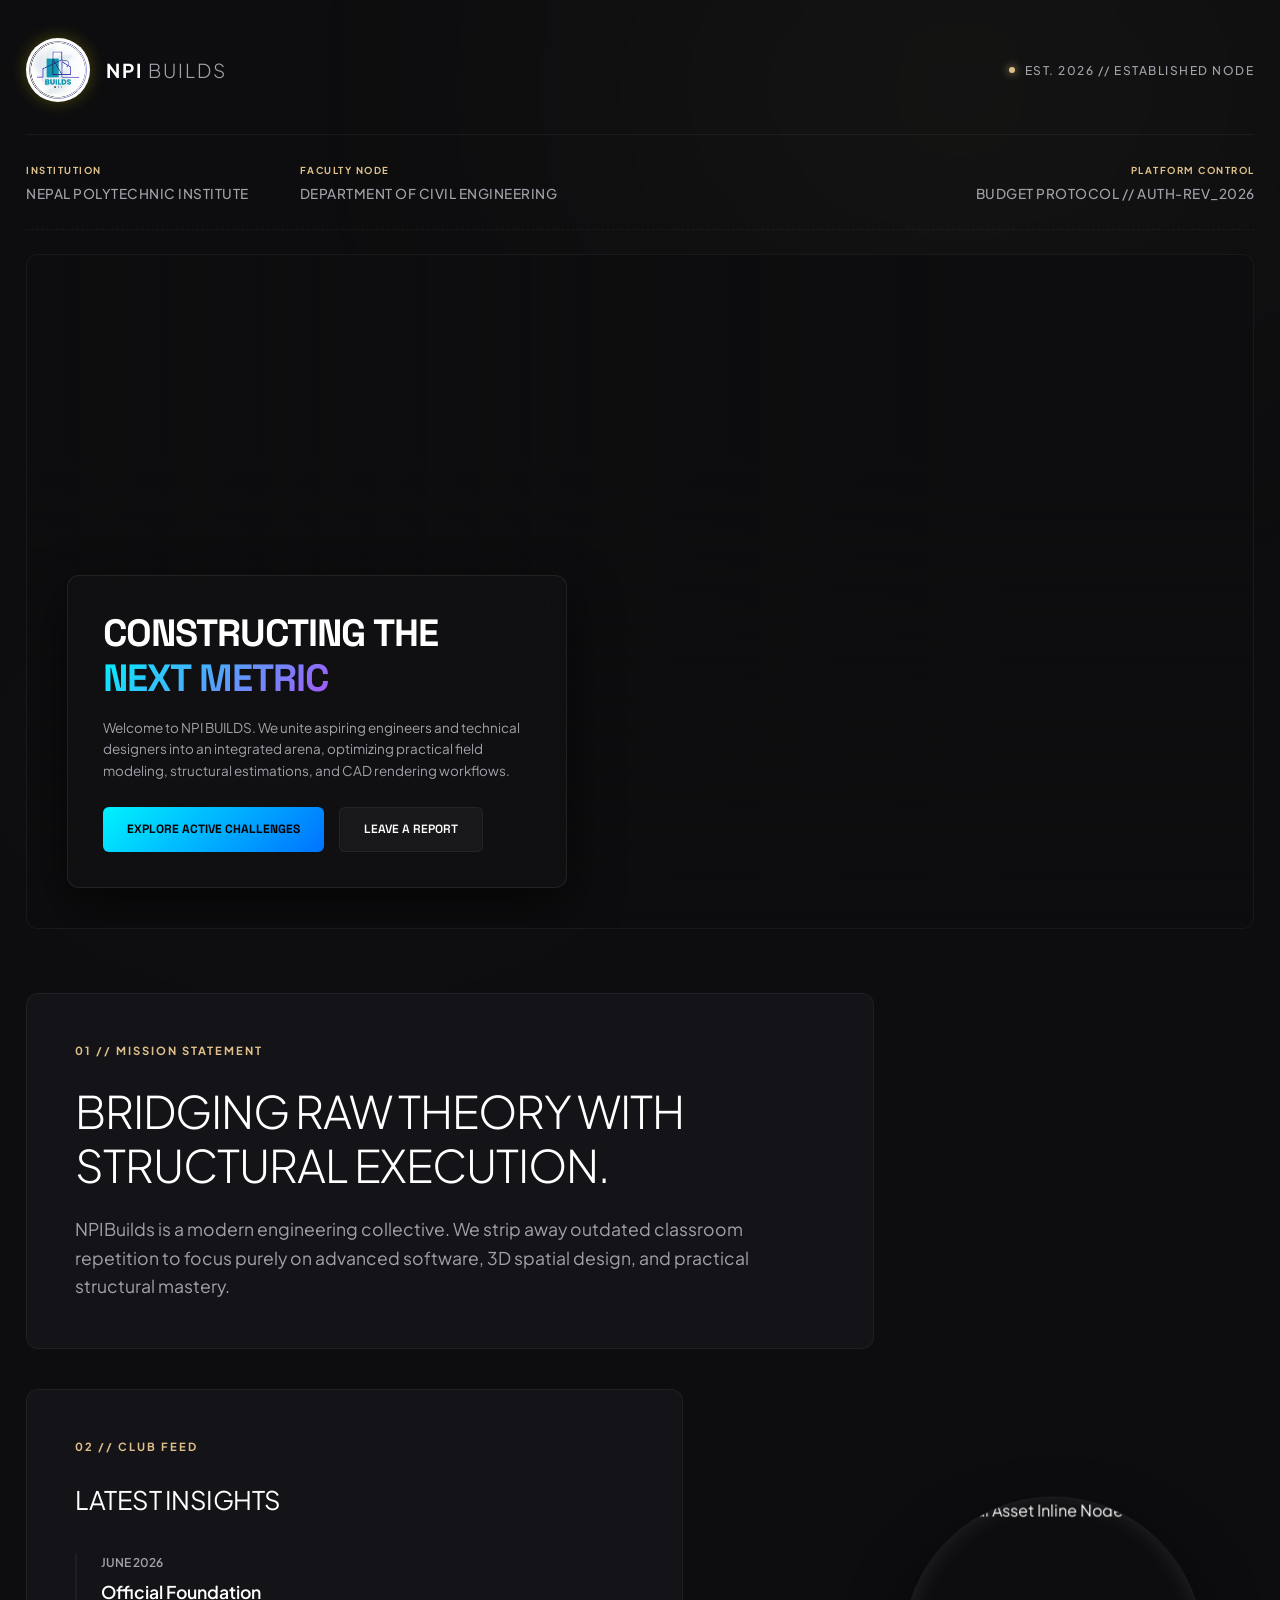
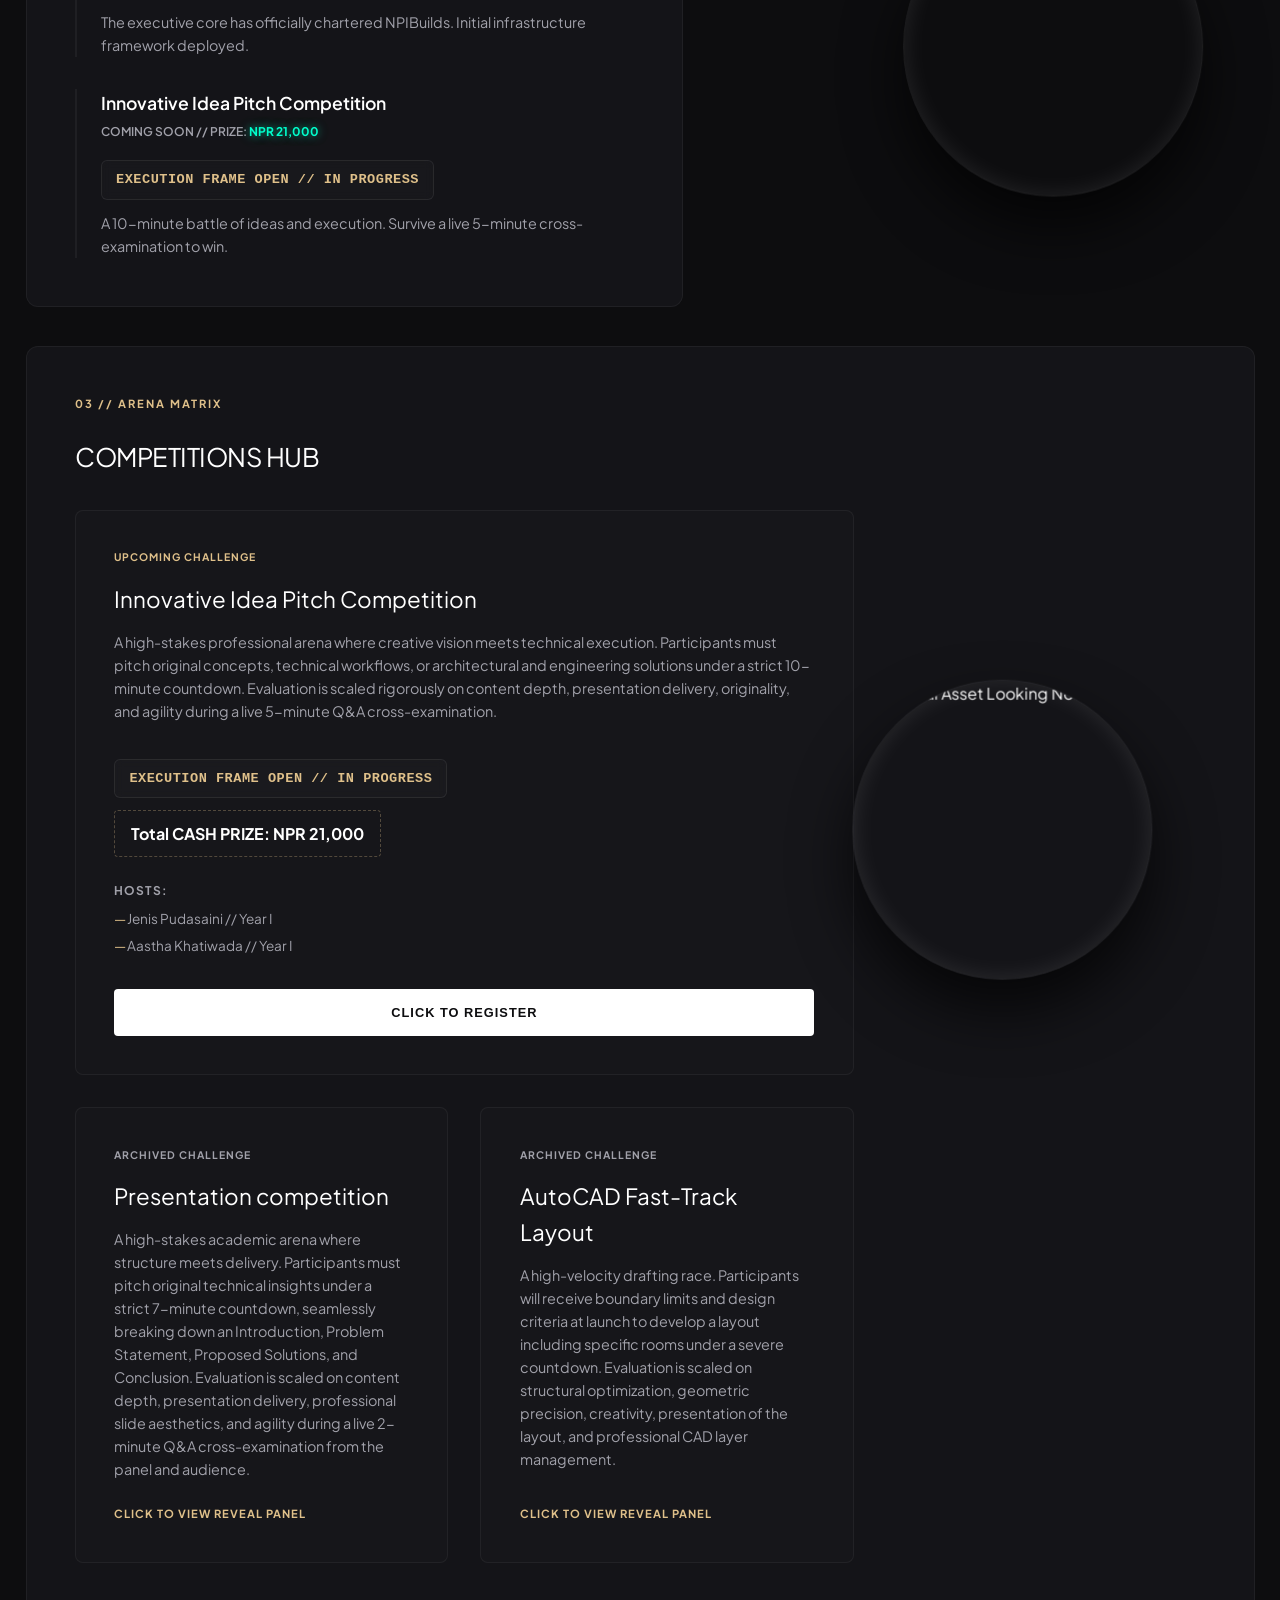
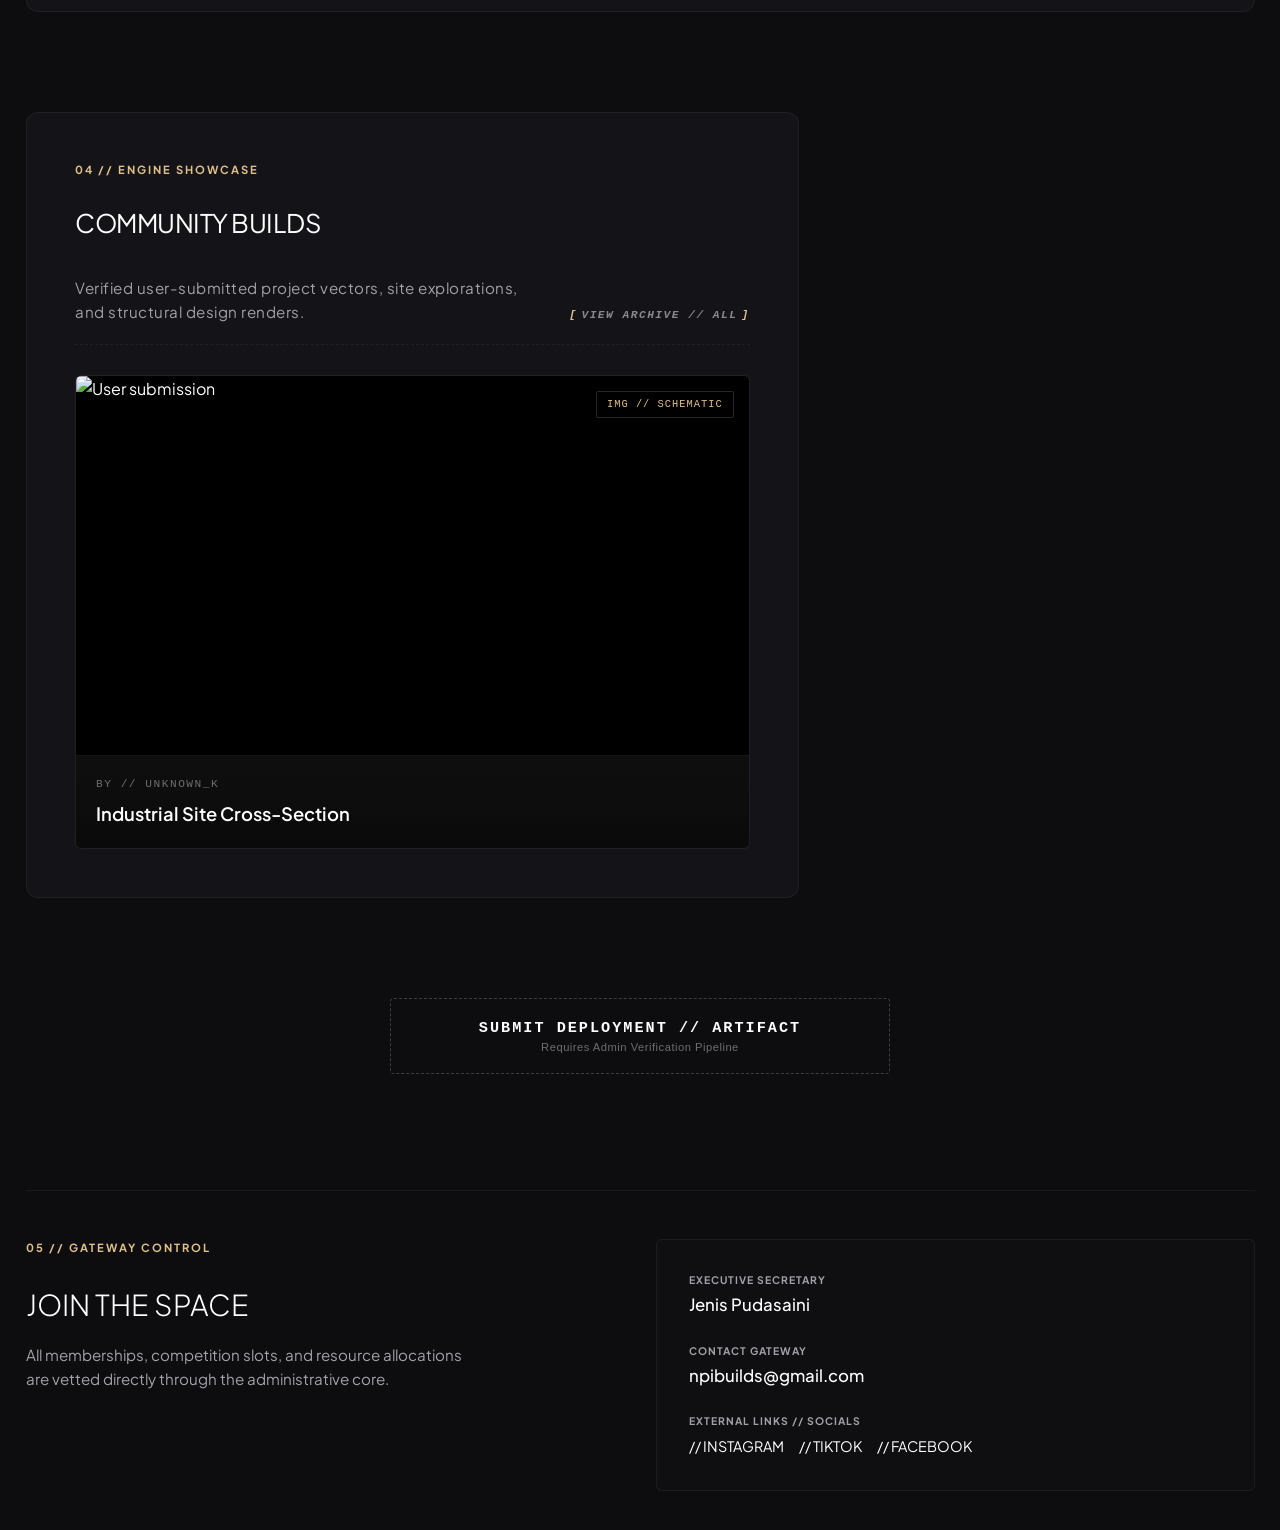
==== commit 19b01d92: "New challange" ====
--- a/index.html
+++ b/index.html
@@ -84,8 +84,8 @@
                 <p>The executive core has officially chartered NPIBuilds. Initial infrastructure framework deployed.</p>
             </div>
             <div class="feed-item">
-                <h4>Presentation Competition</h4> 
-                <span class="feed-date">COMING SOON // PRIZE: <span class="neongreen-text">NPR 6,000</span></span>
+                <h4>Innovative Idea Pitch Competition</h4> 
+                <span class="feed-date">COMING SOON // PRIZE: <span class="neongreen-text">NPR 21,000</span></span>
 
 
                 <div class="matrix-countdown" data-days="10" data-hours="4" data-minutes="30" data-seconds="0" data-auto-reset="true">
@@ -99,7 +99,7 @@
                 </div> 
 
 
-                <p>A 7-minute battle of ideas and slide execution. Survive a live 2-minute cross-examination to win.</p>
+                <p>A 10-minute battle of ideas and execution. Survive a live 5-minute cross-examination to win.</p>
             </div>
         </div>
     </section>
@@ -130,11 +130,10 @@
        <div class="comp-card upcoming" style="grid-column: 1 / -1;">
             <div class="card-status">UPCOMING CHALLENGE</div>
 
-            <h3>Presentation competition</h3>
+            <h3>Innovative Idea Pitch Competition</h3>
 
             <p class="comp-details" style="max-width: 100%;">
-                A high-stakes academic arena where structure meets delivery. Participants must pitch original technical insights under a strict 7-minute countdown, seamlessly breaking down an Introduction, Problem Statement, Proposed Solutions, and Conclusion. Evaluation is scaled on content depth, presentation delivery, professional slide aesthetics, and agility during a live 2-minute Q&A cross-examination from the panel and audience.
-            </p>
+A high-stakes professional arena where creative vision meets technical execution. Participants must pitch original concepts, technical workflows, or architectural and engineering solutions under a strict 10-minute countdown. Evaluation is scaled rigorously on content depth, presentation delivery, originality, and agility during a live 5-minute Q&A cross-examination.           </p>
             
             <div class="matrix-countdown">
                 <div class="countdown-segment"><span class="days">00</span><label>DD</label></div>
@@ -146,30 +145,54 @@
                 <div class="countdown-segment"><span class="seconds">00</span><label>SS</label></div>
             </div> 
 
-            <div class="prize-tag">Total CASH PRIZE: NPR 6,000</div>
+            <div class="prize-tag">Total CASH PRIZE: NPR 21,000</div>
 
             <div class="participants-list">
                 <h5>HOSTS:</h5>
                 <ul>
-                    <li>Him Bahadur Ghimire // Year I</li>
-                    <li>Uma Panthi // Year I</li>
+                    <li>Jenis Pudasaini // Year I</li>
+                    <li>Aastha Khatiwada // Year I</li>
                 </ul>
             </div>
 
-            <a href="https://docs.google.com/forms/d/e/1FAIpQLSfzssPtRUp4XvfXc_Hu3_OQXC5ZkWodzJD9hdmFKuPhNcuBSw/viewform" style="text-decoration: none; display: block; width: 100%;">
-                <button class="btn-action" style="width: 100%; cursor: pointer;">
-                    CLICK TO REGISTER
-                </button>
-            </a>
-        </div>
-
-
-
-
-        <!-- past challengees card -->
-        <!-- past challengees card -->
-        <!-- past challengees card -->
-        <!-- past challengees card -->
+            <a href="https://npi-register.vercel.app/" target="_blank" rel="noopener noreferrer" style="text-decoration: none; display: block; width: 100%;">
+    <button class="btn-action" style="width: 100%; cursor: pointer;">
+        CLICK TO REGISTER
+    </button>
+</a>
+        </div>
+
+
+
+
+        <!-- past challengees card -->
+        <!-- past challengees card -->
+        <!-- past challengees card -->
+        <!-- past challengees card -->
+
+
+<div class="comp-card past" onclick="toggleWinnerPanel(this)">
+            <div class="card-status">ARCHIVED CHALLENGE</div>
+            <h3>Presentation competition</h3>
+            <p class="comp-details"> A high-stakes academic arena where structure meets delivery. Participants must pitch original technical insights under a strict 7-minute countdown, seamlessly breaking down an Introduction, Problem Statement, Proposed Solutions, and Conclusion. Evaluation is scaled on content depth, presentation delivery, professional slide aesthetics, and agility during a live 2-minute Q&A cross-examination from the panel and audience.</p>
+
+            <div class="click-prompt">CLICK TO VIEW REVEAL PANEL</div>
+
+            <div class="winner-drawer">
+                <div class="drawer-divider"></div>
+                <div class="winner-profile">
+                    <span class="winner-label">CHAMPION</span>
+                    <h4>Mr. Raja Babu Prasad Kalwar🎉 <span class="neongreen-text">NPR 3,000</span></span> (FIRST)</h4>
+                    <h4>Mr. Kapil Kumal🎉 <span class="neongreen-text">NPR 2,000</span></span> (SECOND)</h4>
+                    <h4>Mrs. Anjali Kushwaha🎉 <span class="neongreen-text">NPR 1,000</span></span> (THIRD)</h4>
+                    <p class="winner-meta">Huge success!</p>
+                    <div class="prize-claimed">TOTAL PRIZE CLAIMED: NPR 6,000</div>
+                </div>
+            </div>
+        </div>
+
+
+
         <div class="comp-card past" onclick="toggleWinnerPanel(this)">
             <div class="card-status">ARCHIVED CHALLENGE</div>
             <h3>AutoCAD Fast-Track Layout</h3>
@@ -184,7 +207,7 @@
                     <h4>Him Bahadur Ghimire🎉 <span class="neongreen-text">NPR 3,000</span></span> (FIRST)</h4>
                     <h4>Sakshyam Lamichhane🎉 <span class="neongreen-text">NPR 2,000</span></span> (SECOND)</h4>
                     <h4>Bishal Kumar Lamichhane🎉 and <br>Sanish Kushwaha🎉 <span class="neongreen-text">NPR 1,000</span></span> (THIRD)</h4>
-                    <p class="winner-meta">Completed in 90 Minutes // Zero Blueprint Overlaps</p>
+                    <p class="winner-meta">Completed in 120 Minutes // Zero Blueprint Overlaps</p>
                     <div class="prize-claimed">TOTAL PRIZE CLAIMED: NPR 6,000</div>
                 </div>
             </div>
@@ -309,8 +332,7 @@
 
 
 
-
-        <footer class="arch-footer reveal-on-scroll" id="contact">
+<footer class="arch-footer reveal-on-scroll" id="contact">
             <div class="footer-divider"></div>
             <div class="footer-content">
                 <div class="footer-left">
@@ -322,8 +344,17 @@
                     <div class="contact-node">
                         <span class="node-label">EXECUTIVE SECRETARY</span>
                         <p class="node-val">Jenis Pudasaini</p>
+                        
                         <span class="node-label">CONTACT GATEWAY</span>
-                        <p class="node-val">jenispudasaini3@gmail.com / Room 508</p>
+                        <p class="node-val">npibuilds@gmail.com</p>
+
+                        <!-- Added Social Matrix Node -->
+                        <span class="node-label">EXTERNAL LINKS // SOCIALS</span>
+                        <div class="social-links-grid" style="display: flex; gap: 15px; margin-top: 5px;">
+                            <a href="https://www.instagram.com/npibuids" target="_blank" rel="noopener noreferrer" style="color: inherit; text-decoration: none; font-size: 0.9rem;" class="inline-link">// INSTAGRAM</a>
+                            <a href="https://www.tiktok.com/@npi.builds" target="_blank" rel="noopener noreferrer" style="color: inherit; text-decoration: none; font-size: 0.9rem;" class="inline-link">// TIKTOK</a>
+                            <a href="https://www.facebook.com/profile.php?id=61591646105792" target="_blank" rel="noopener noreferrer" style="color: inherit; text-decoration: none; font-size: 0.9rem;" class="inline-link">// FACEBOOK</a>
+                        </div>
                     </div>
                 </div>
             </div>
@@ -336,4 +367,3 @@
 
     <script src="JS/script.js"></script>
 </body>
-</html>
